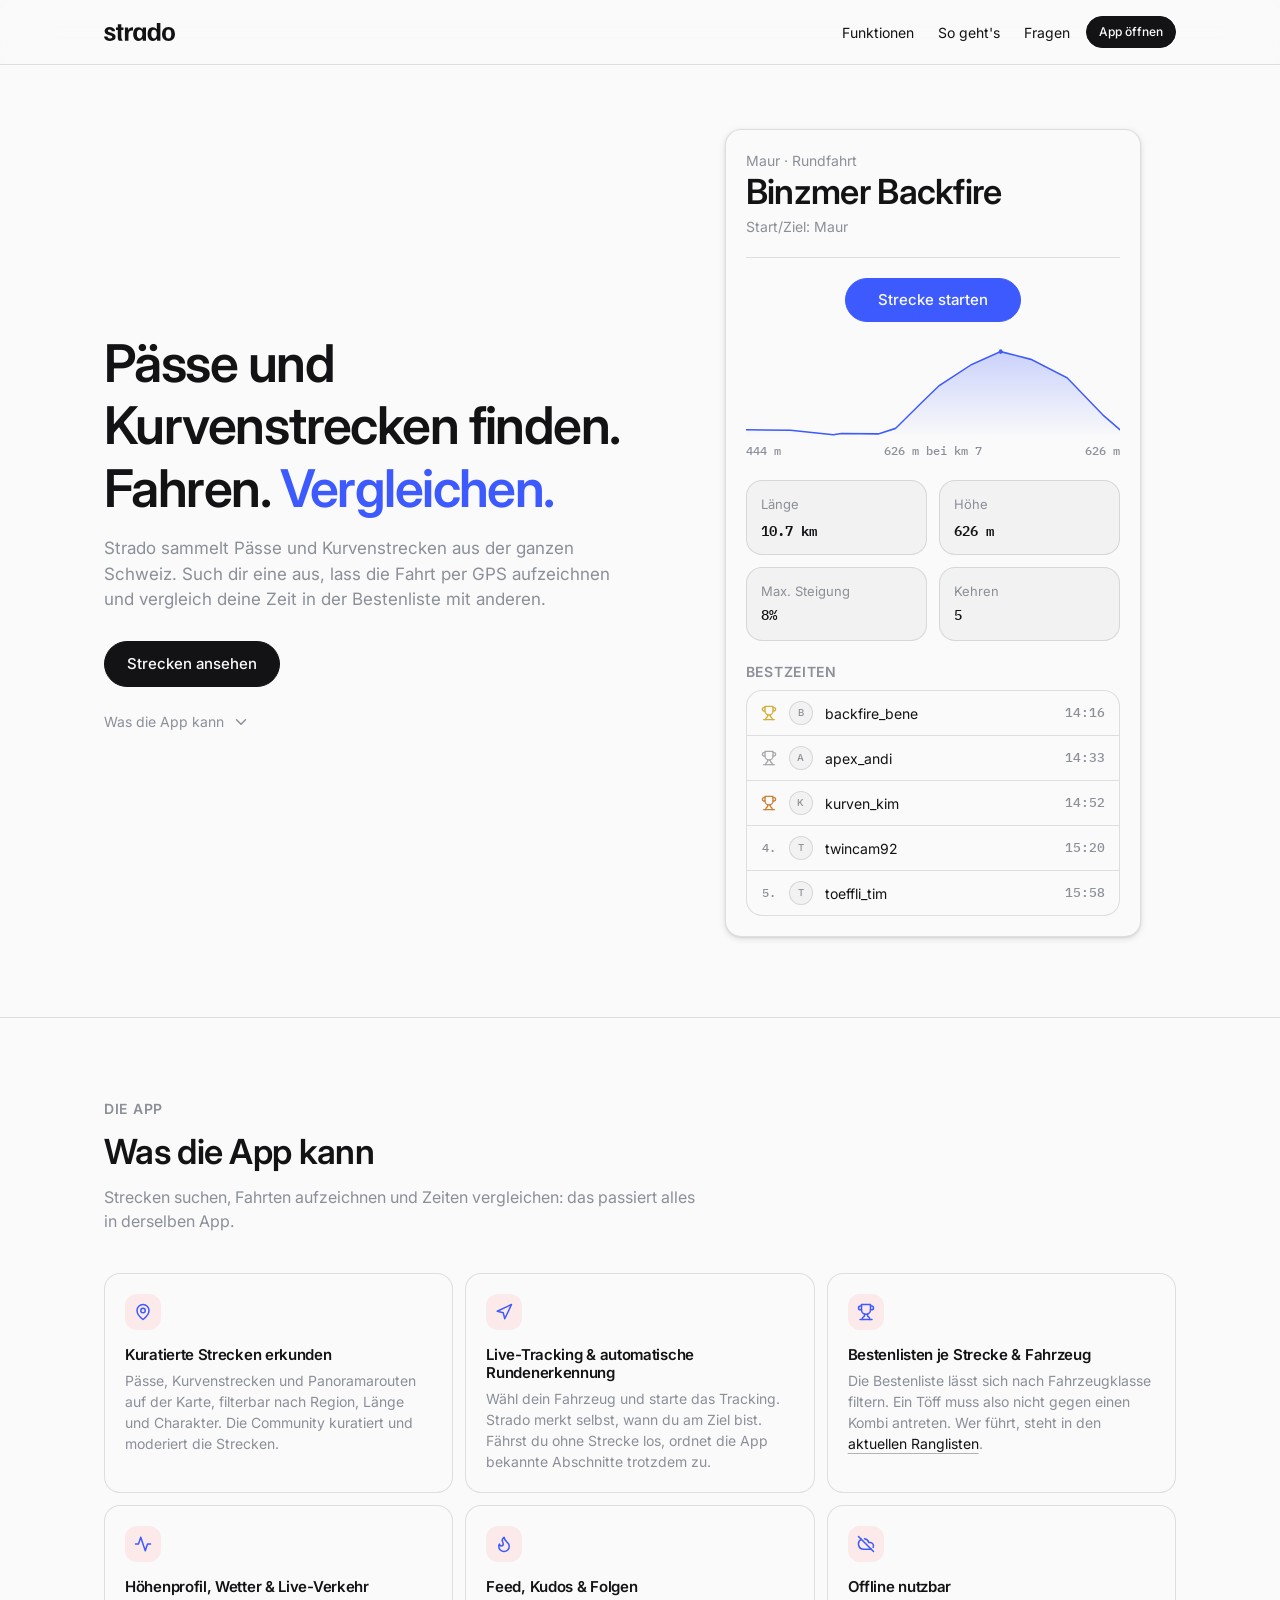
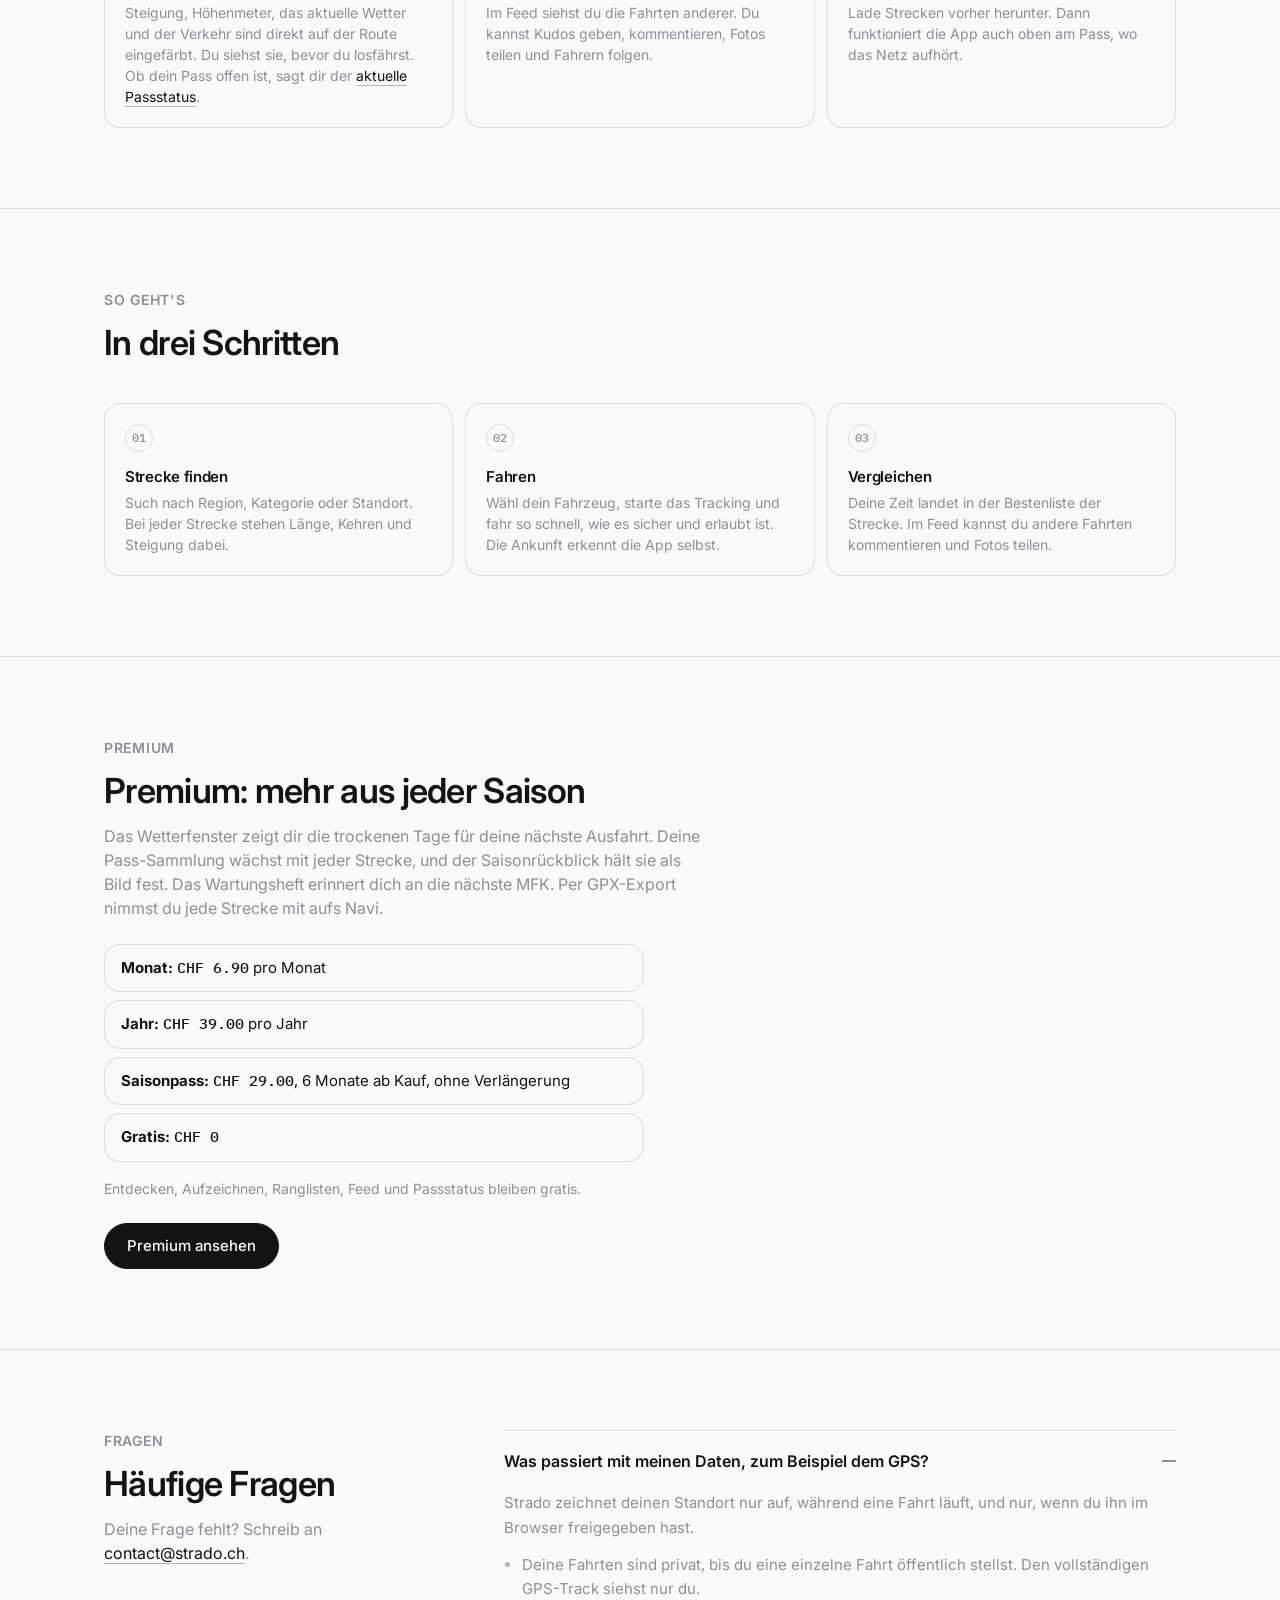
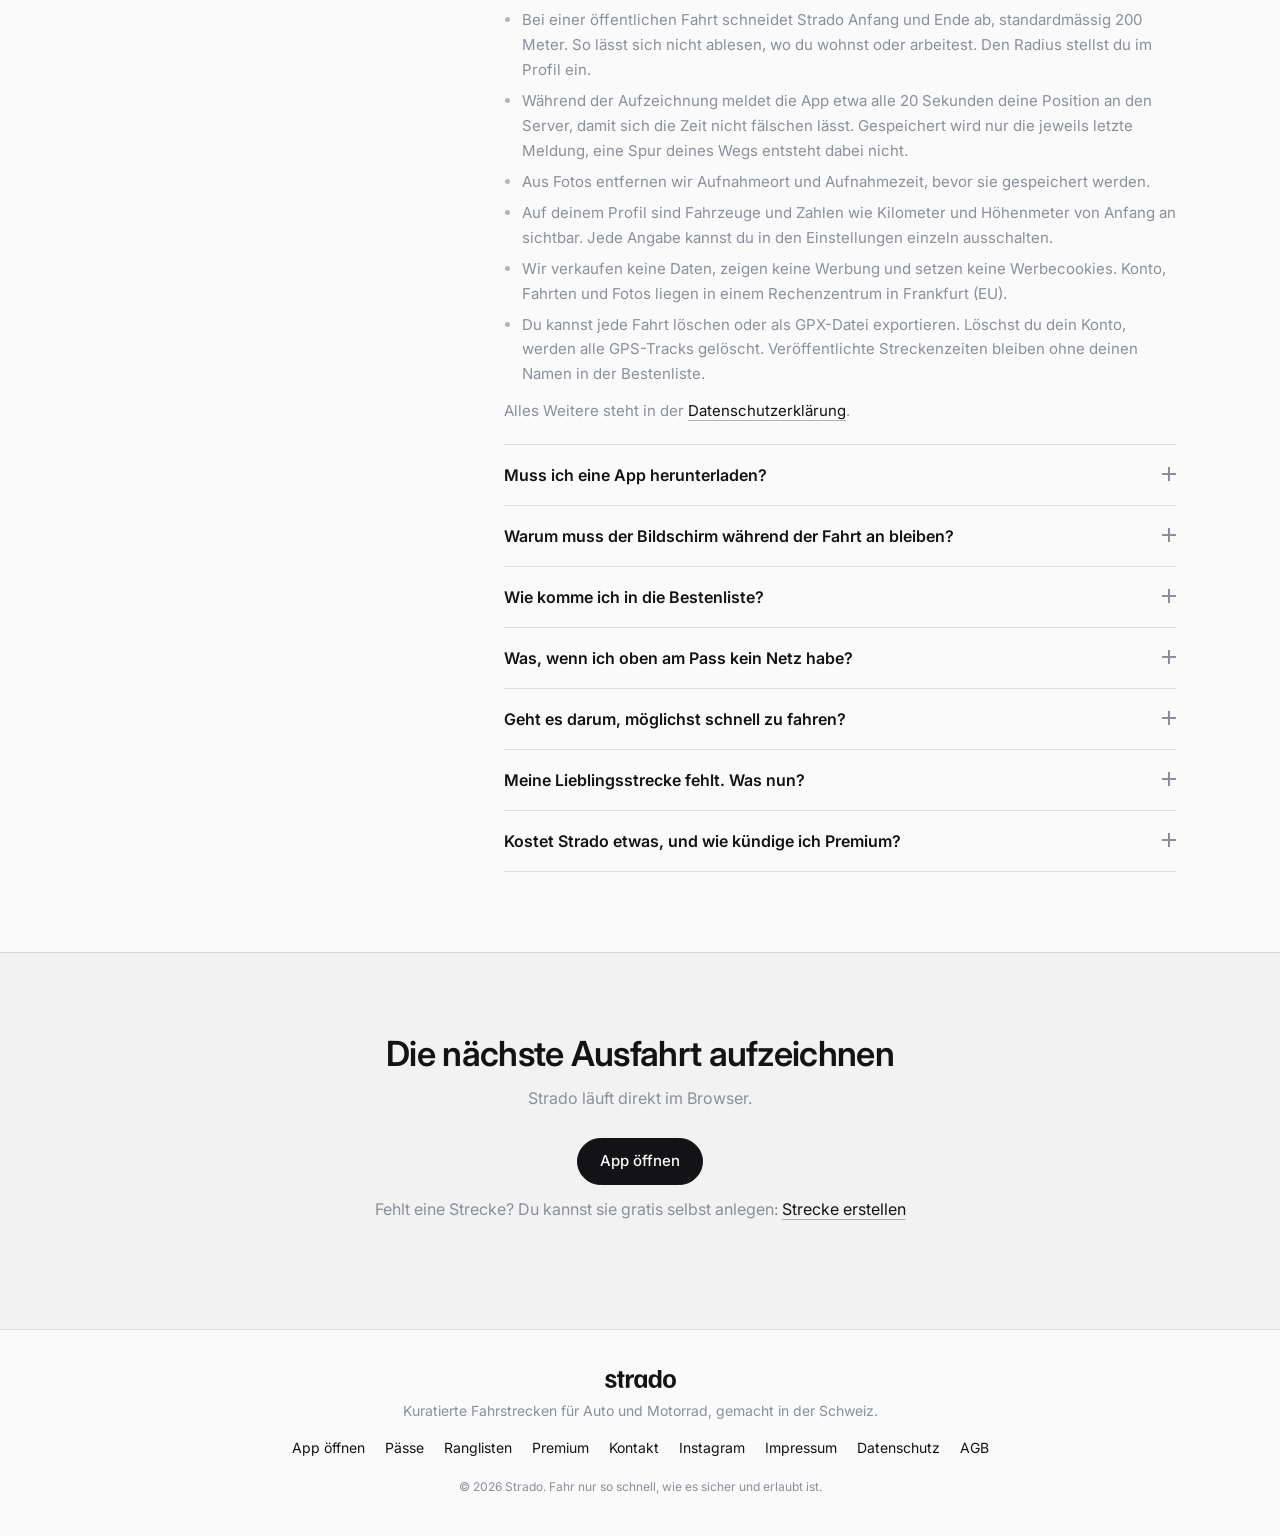
==== index.html @ 99448a54 "Merge pull request #24 from janlampert08-dev/testphase-text-entfernen Testphase aus den Premium-Text" ====
<!DOCTYPE html>
<html lang="de">
<head>
<meta charset="UTF-8">
<meta name="viewport" content="width=device-width, initial-scale=1, viewport-fit=cover">
<title>Strado · Kuratierte Fahrstrecken für Auto und Motorrad</title>
<meta name="description" content="Kuratierte Pässe und Kurvenstrecken in der Schweiz. Zeichne deine Fahrt per GPS auf und vergleich die Zeit in der Bestenliste deines Fahrzeugs. Mit Feed, Höhenprofil, Wetter und Offline-Modus. Gratis, und eigene Strecken legst du selbst an. Von einer Schweizer Anbieterin entwickelt und betrieben.">

<!-- Kanonische Adresse. Ohne sie ist diese Seite unter zwei Hostnamen
     gleichzeitig indexierbar: www.strado.ch und die Vercel-interne
     cornice-ch.vercel.app, die denselben Inhalt mit 200 ausliefert. Zwei
     Adressen mit identischem Text sind fuer eine Suchmaschine zwei
     konkurrierende Seiten — bei einer jungen Domain genau die Aufteilung,
     die man sich nicht leisten kann.

     Der Wert traegt www, nicht die Apex-Form: strado.ch antwortet mit 308
     auf www.strado.ch, dort steht der Inhalt. Ein Canonical, das selbst
     erst weiterleitet, ist ein Widerspruch zwischen zwei Signalen. Verlinkt
     wird in Fliesstext und Rechtstexten weiterhin die Apex-Form (siehe
     README, Abschnitt "Domains") — das ist die Marke, dies hier ist die
     Adresse. Wer bei Vercel die Apex-Domain zur primaeren macht, dreht
     beide Werte hier und in og:url mit. -->
<link rel="canonical" href="https://www.strado.ch/">

<!-- Zwei Werte statt eines festen dunklen: die Seite folgt jetzt wie die App
     der Systemvorgabe (siehe styles.css). Dieselben Farben wie in
     app/layout.tsx des App-Repos. -->
<meta name="theme-color" media="(prefers-color-scheme: light)" content="#FAFAFA">
<meta name="theme-color" media="(prefers-color-scheme: dark)" content="#0B0B0D">

<meta property="og:type" content="website">
<meta property="og:title" content="Strado · Kuratierte Fahrstrecken für Auto und Motorrad">
<meta property="og:description" content="Pässe und Kurvenstrecken in der Schweiz. Fahrt per GPS aufzeichnen, Zeit in der Bestenliste deines Fahrzeugs vergleichen. Gratis, von einer Schweizer Anbieterin entwickelt und betrieben.">
<!-- Absolute Adresse, weil Open Graph keine relativen Pfade zulaesst.
     Die Bedingung von frueher bleibt gueltig: hier gehoert nur eine Adresse
     hinein, die uns gehoert und die tatsaechlich antwortet — eine fremde
     Domain koennte beim Teilen eine fremde Vorschau liefern.

     Hier stand bis zu diesem Commit die Apex-Form, mit der Begruendung
     "wie ueberall im Repo". Genau das war der Fehler: strado.ch antwortet
     mit 308 auf www.strado.ch (live geprueft), die Adresse loeste also
     nicht auf, sondern leitete weiter. Fuer den Fliesstext ist das
     gleichgueltig, fuer eine Maschinenangabe nicht — og:url und das
     Canonical oben sind dasselbe Versprechen an zwei Leser, und sie muessen
     denselben Wert tragen. -->
<meta property="og:url" content="https://www.strado.ch/">
<meta property="og:site_name" content="Strado">
<meta property="og:locale" content="de_CH">
<!-- og.png liegt jetzt im Repo (1200x630, Wortmarke auf dem dunklen Grund
     der Seite), deshalb steht der Tag wieder hier — zusammen mit
     twitter:card, ohne die X keine grosse Karte zeigt. Absolute Adresse,
     weil Open Graph keine relativen Pfade zulaesst. Wer die Datei
     umbenennt oder entfernt, muss diese Zeilen mitnehmen: ein
     Vorschaubild, das 404 liefert, ist schlechter als gar keines.
     Das Bild bleibt bewusst einfarbig dunkel: eine Vorschau in einem
     Chat-Fenster kennt das Farbschema des Betrachters nicht. -->
<!-- www, wie og:url und das Canonical. Der Apex antwortet auch hier mit 308
     (live geprüft: strado.ch/og.png -> www.strado.ch/og.png). Bei einem BILD
     wiegt das schwerer als bei einer Seitenadresse: ein Teil der
     Social-Scraper folgt für og:image keiner Weiterleitung und zeigt dann gar
     keine Vorschau. Beim Umstellen von og:url ist diese Zeile zunächst
     stehengeblieben — dieselbe Datei nannte damit zwei verschiedene Hosts. -->
<meta property="og:image" content="https://www.strado.ch/og.png">
<meta property="og:image:width" content="1200">
<meta property="og:image:height" content="630">
<meta property="og:image:alt" content="Strado: kuratierte Kurven- und Passstrecken in der Schweiz">
<meta name="twitter:card" content="summary_large_image">

<link rel="icon" href="/favicon.ico" sizes="32x32">
<link rel="icon" href="/favicon.svg" type="image/svg+xml">
<link rel="apple-touch-icon" href="/apple-touch-icon.png">
<link rel="preconnect" href="https://fonts.googleapis.com">
<link rel="preconnect" href="https://fonts.gstatic.com" crossorigin>
<!-- Inter und IBM Plex Mono, dieselben zwei Schriften wie die App
     (app/layout.tsx). Eine dritte kommt auch hier nicht dazu: die Wortmarke
     ist eine Kontur, keine gesetzte Schrift. -->
<link href="https://fonts.googleapis.com/css2?family=Inter:wght@400;500;600;700&family=IBM+Plex+Mono:wght@500;600&display=swap" rel="stylesheet">
<link rel="stylesheet" href="styles.css">
<!-- Strukturierte Daten. Bis hierher hatte die Infoseite keine — die App
     dagegen schon (TouristTrip je Strecke, app/strecken/[id]/page.tsx).
     Ausgerechnet die Seite, die auf den Markennamen ranken soll, sagte einer
     Suchmaschine also nicht, was sie ist und wer dahintersteht.

     Drei Knoten in einem Graphen statt drei einzelner Bloecke, damit sie
     aufeinander zeigen koennen (publisher/provider per @id) statt dieselbe
     Organisation dreimal zu wiederholen.

     Bewusst OHNE aggregateRating und ohne ratingValue — dieselbe Regel wie
     in app/strecken/[id]/page.tsx: eine erfundene Bewertungszahl, nur damit
     Google Sterne zeichnet, ist genau die Sorte strukturierter Daten, fuer
     die Seiten abgestraft werden. Es gibt keine Nutzerbewertungen der App,
     also steht hier keine.

     Jede Angabe unten steht so auch sichtbar auf der Seite oder in den
     Rechtstexten (Preise: AGB Ziff. 4.1; Anbieterin und Kontakt:
     /legal/impressum). Wer dort etwas aendert, aendert es hier mit —
     strukturierte Daten, die der sichtbaren Seite widersprechen, sind ein
     Verstoss gegen Googles Richtlinien und nicht bloss ungenau. -->
<script type="application/ld+json">
{
  "@context": "https://schema.org",
  "@graph": [
    {
      "@type": "Organization",
      "@id": "https://www.strado.ch/#anbieterin",
      "name": "Strado",
      "url": "https://www.strado.ch/",
      "logo": "https://www.strado.ch/og.png",
      "email": "contact@strado.ch",
      "founder": { "@type": "Person", "name": "Jan Lampert" },
      "address": {
        "@type": "PostalAddress",
        "streetAddress": "c/o Softsite AG, Leutschenbachstrasse 45",
        "postalCode": "8050",
        "addressLocality": "Z\u00fcrich",
        "addressCountry": "CH"
      },
      "sameAs": ["https://www.instagram.com/strado.ch"]
    },
    {
      "@type": "WebSite",
      "@id": "https://www.strado.ch/#website",
      "url": "https://www.strado.ch/",
      "name": "Strado",
      "description": "Kuratierte Pass- und Kurvenstrecken in der ganzen Schweiz. Fahrten per GPS aufzeichnen und die Zeit in der Bestenliste des eigenen Fahrzeugs vergleichen.",
      "inLanguage": "de-CH",
      "publisher": { "@id": "https://www.strado.ch/#anbieterin" }
    },
    {
      "@type": "SoftwareApplication",
      "@id": "https://www.strado.ch/#app",
      "name": "Strado",
      "url": "https://app.strado.ch/",
      "applicationCategory": "TravelApplication",
      "applicationSubCategory": "Fahrstrecken und Fahrtenaufzeichnung",
      "operatingSystem": "Web, iOS, Android",
      "inLanguage": "de-CH",
      "description": "Kuratierte P\u00e4sse und Kurvenstrecken in der Schweiz. Fahrten per GPS aufzeichnen und Zeiten in der Bestenliste des eigenen Fahrzeugs vergleichen. Mit H\u00f6henprofil, Wetter, Feed und Offline-Modus.",
      "featureList": [
        "Kuratierte Strecken erkunden",
        "Live-Tracking mit automatischer Rundenerkennung",
        "Bestenlisten je Strecke und Fahrzeug",
        "H\u00f6henprofil, Wetter und Live-Verkehr",
        "Feed, Kudos und Folgen",
        "Offline nutzbar"
      ],
      "provider": { "@id": "https://www.strado.ch/#anbieterin" },
      "offers": [
        {
          "@type": "Offer",
          "name": "Gratis",
          "price": "0",
          "priceCurrency": "CHF",
          "description": "Strecken entdecken, Fahrten aufzeichnen und eigene Strecken anlegen."
        },
        {
          "@type": "Offer",
          "name": "Premium, Monatsabo",
          "price": "6.90",
          "priceCurrency": "CHF",
          "description": "Verlängert sich monatlich, im Kundenportal kündbar.",
          "url": "https://app.strado.ch/profil/premium"
        },
        {
          "@type": "Offer",
          "name": "Premium, Jahresabo",
          "price": "39.00",
          "priceCurrency": "CHF",
          "description": "Verlängert sich jährlich, im Kundenportal kündbar.",
          "url": "https://app.strado.ch/profil/premium"
        },
        {
          "@type": "Offer",
          "name": "Premium, Saisonpass",
          "price": "29.00",
          "priceCurrency": "CHF",
          "description": "6 Monate ab Kauf, ohne Verlängerung.",
          "url": "https://app.strado.ch/profil/premium"
        }
      ]
    },
    {
      "@type": "FAQPage",
      "@id": "https://www.strado.ch/#fragen",
      "inLanguage": "de-CH",
      "mainEntity": [
        {
          "@type": "Question",
          "name": "Was passiert mit meinen Daten, zum Beispiel dem GPS?",
          "acceptedAnswer": {
            "@type": "Answer",
            "text": "Strado zeichnet deinen Standort nur auf, während eine Fahrt läuft, und nur, wenn du ihn im Browser freigegeben hast. Deine Fahrten sind privat, bis du eine einzelne Fahrt öffentlich stellst. Den vollständigen GPS-Track siehst nur du. Bei einer öffentlichen Fahrt schneidet Strado Anfang und Ende ab, standardmässig 200 Meter. So lässt sich nicht ablesen, wo du wohnst oder arbeitest. Den Radius stellst du im Profil ein. Während der Aufzeichnung meldet die App etwa alle 20 Sekunden deine Position an den Server, damit sich die Zeit nicht fälschen lässt. Gespeichert wird nur die jeweils letzte Meldung, eine Spur deines Wegs entsteht dabei nicht. Aus Fotos entfernen wir Aufnahmeort und Aufnahmezeit, bevor sie gespeichert werden. Auf deinem Profil sind Fahrzeuge und Zahlen wie Kilometer und Höhenmeter von Anfang an sichtbar. Jede Angabe kannst du in den Einstellungen einzeln ausschalten. Wir verkaufen keine Daten, zeigen keine Werbung und setzen keine Werbecookies. Konto, Fahrten und Fotos liegen in einem Rechenzentrum in Frankfurt (EU). Du kannst jede Fahrt löschen oder als GPX-Datei exportieren. Löschst du dein Konto, werden alle GPS-Tracks gelöscht. Veröffentlichte Streckenzeiten bleiben ohne deinen Namen in der Bestenliste. Alles Weitere steht in der Datenschutzerklärung."
          }
        },
        {
          "@type": "Question",
          "name": "Muss ich eine App herunterladen?",
          "acceptedAnswer": {
            "@type": "Answer",
            "text": "Nein. Strado läuft im Browser, auf dem Handy wie auf dem Computer. Wenn du Strado zum Home-Bildschirm hinzufügst, öffnet es sich wie eine normale App im Vollbild. Auf dem iPhone geht das in Safari über „Teilen“ und „Zum Home-Bildschirm“."
          }
        },
        {
          "@type": "Question",
          "name": "Warum muss der Bildschirm während der Fahrt an bleiben?",
          "acceptedAnswer": {
            "@type": "Answer",
            "text": "Sobald der Bildschirm ausgeht, unterbricht der Browser das GPS. Auf dem iPhone stoppt die Aufzeichnung dann ganz. Strado hält den Bildschirm deshalb während der Aufzeichnung selbst wach, sofern dein Browser das erlaubt. Eine Handyhalterung und ein Ladekabel helfen auf längeren Fahrten."
          }
        },
        {
          "@type": "Question",
          "name": "Wie komme ich in die Bestenliste?",
          "acceptedAnswer": {
            "@type": "Answer",
            "text": "Starte eine Strecke und fahr sie bis ans Ziel. Die Zeit läuft ab dem Startpunkt der Strecke, die Ankunft erkennt die App selbst. Nach dem Speichern stellst du die Fahrt öffentlich, erst dann erscheint deine Zeit in der Bestenliste. Die Liste lässt sich nach Fahrzeugklasse filtern."
          }
        },
        {
          "@type": "Question",
          "name": "Was, wenn ich oben am Pass kein Netz habe?",
          "acceptedAnswer": {
            "@type": "Answer",
            "text": "GPS braucht kein Netz, die Aufzeichnung läuft also weiter. Damit Karte und Strecke trotzdem da sind, speicherst du die Strecke vorher offline: drei Strecken gratis, mit Premium unbegrenzt. Ohne Verbindung kann der Server die Zeit allerdings nicht mitmessen. Die Fahrt wird dann nicht als verifiziert gekennzeichnet."
          }
        },
        {
          "@type": "Question",
          "name": "Geht es darum, möglichst schnell zu fahren?",
          "acceptedAnswer": {
            "@type": "Answer",
            "text": "Nein. Strado ist kein Wettbewerb um Geschwindigkeit. Es gelten die Verkehrsregeln, und eine Fahrt, bei der du sie missachtet hast, darfst du nicht veröffentlichen. Rennen und Fahren im Pulk sind nicht erlaubt. Musst du zwischen der Aufzeichnung und der Sicherheit anderer wählen, brich die Aufzeichnung ab. Die Regeln stehen in den AGB (Ziff. 11)."
          }
        },
        {
          "@type": "Question",
          "name": "Meine Lieblingsstrecke fehlt. Was nun?",
          "acceptedAnswer": {
            "@type": "Answer",
            "text": "Leg sie selbst an, das ist gratis: Strecke erstellen. Schlägst du sie öffentlich vor, schauen wir sie uns an und schalten sie frei. Danach sehen sie alle. Eine private Strecke, die nur du siehst, ist ohne Abo ebenfalls möglich, mit Premium beliebig viele."
          }
        },
        {
          "@type": "Question",
          "name": "Kostet Strado etwas, und wie kündige ich Premium?",
          "acceptedAnswer": {
            "@type": "Answer",
            "text": "Entdecken, Aufzeichnen, Ranglisten, Feed und Passstatus sind gratis. Premium ist freiwillig. Monats- und Jahresabo kündigst du jederzeit ohne Frist im Profil über das Kundenportal, Premium läuft dann bis zum Ende der bezahlten Zeit. Der Saisonpass endet nach sechs Monaten von selbst."
          }
        }
      ]
    }
  ]
}
</script>

<script>
  window.va = window.va || function () { (window.vaq = window.vaq || []).push(arguments); };
</script>
<script defer src="/_vercel/insights/script.js"></script>
</head>
<body>

<header class="site-header">
  <div class="wrap header-inner">
    <a href="/" class="logo" aria-label="Strado, zur Startseite"><span class="signet"></span><span class="wortmarke">strado</span></a>
    <div class="header-actions">
      <nav class="site-nav">
        <a href="#funktionen">Funktionen</a>
        <a href="#so-gehts">So geht's</a>
        <a href="#fragen">Fragen</a>
      </nav>
      <a class="btn btn-primary btn-sm" href="https://app.strado.ch/" rel="noopener">App öffnen</a>
    </div>
  </div>
</header>

<main>

  <!-- HERO -->
  <section class="hero">
    <div class="wrap hero-inner">
      <div class="hero-copy">
        <h1>Pässe und Kurvenstrecken finden.<br>Fahren. <span class="accent-text">Vergleichen.</span></h1>
        <p class="hero-sub">
          Strado sammelt Pässe und Kurvenstrecken aus der ganzen Schweiz.
          Such dir eine aus, lass die Fahrt per GPS aufzeichnen und vergleich
          deine Zeit in der Bestenliste mit anderen.
        </p>
        <div class="hero-cta">
          <a class="btn btn-primary btn-lg" href="https://app.strado.ch/" rel="noopener">Strecken ansehen</a>
        </div>

        <!-- Auf dem Handy fuellt der Hero den ganzen Bildschirm, alles Weitere
             liegt unter der Kante. Damit das nicht wie das Ende der Seite
             aussieht, steht hier ein Hinweis mit einem sich bewegenden Pfeil
             am unteren Rand — er ist zugleich der Sprung zu den Funktionen,
             der frueher als Textlink neben dem CTA stand. Der Pfeil steht
             still, sobald das System weniger Bewegung verlangt (siehe die
             prefers-reduced-motion-Regel in styles.css). -->
        <a class="scroll-cue" href="#funktionen">
          <span>Was die App kann</span>
          <svg viewBox="0 0 24 24" fill="none" stroke="currentColor" stroke-width="2" stroke-linecap="round" stroke-linejoin="round" aria-hidden="true"><path d="m6 9 6 6 6-6"/></svg>
        </a>
      </div>

      <!-- Ausschnitt aus der App: das Detail-Panel einer Streckenseite, in der
           Reihenfolge, in der app/strecken/[id]/page.tsx es rendert — Kopf,
           "Strecke starten" (components/GefahrenSection.tsx), Hoehenprofil
           (components/ElevationProfile.tsx, gleiche Abbildung von km/m auf
           den 600x120-viewBox), Kennzahlen-Kacheln und Bestzeiten
           (components/RouteLeaderboardPreview.tsx).

           Strecke und Kennzahlen holt das Skript am Seitenende live aus
           der oeffentlichen Strecken-API der App; was hier im Markup steht,
           ist nur der Rueckfall, wenn der Abruf nicht klappt. Die
           Fahrernamen und Zeiten sind erfunden: echte Nutzernamen und
           Fahrten gehoeren niemandem, der ihrer Veroeffentlichung auf einer
           Werbeseite zugestimmt hat. -->
      <div class="card app-shot" aria-hidden="true">
        <div>
          <p class="shot-region">Maur · Rundfahrt</p>
          <p class="shot-name">Binzmer Backfire</p>
          <p class="shot-orte">Start/Ziel: Maur</p>
        </div>

        <div class="shot-start">
          <span class="shot-start-knopf">Strecke starten</span>
        </div>

        <div class="shot-profil">
          <svg viewBox="0 0 600 120" preserveAspectRatio="none">
            <defs>
              <linearGradient id="hoehenverlauf" x1="0" y1="0" x2="0" y2="1">
                <stop offset="0%" stop-opacity="0.25"/>
                <stop offset="100%" stop-opacity="0"/>
              </linearGradient>
            </defs>
            <path fill="url(#hoehenverlauf)" d="M 0.0 109.7 L 71.4 110.3 L 140.1 116.0 L 152.9 114.3 L 212.1 114.9 L 240.0 108.0 L 281.3 76.0 L 310.3 54.3 L 362.2 28.0 L 408.6 12.0 L 457.1 21.7 L 515.7 45.1 L 572.1 90.9 L 600.0 109.7 L 600 120 L 0 120 Z"/>
            <path class="shot-linie" d="M 0.0 109.7 L 71.4 110.3 L 140.1 116.0 L 152.9 114.3 L 212.1 114.9 L 240.0 108.0 L 281.3 76.0 L 310.3 54.3 L 362.2 28.0 L 408.6 12.0 L 457.1 21.7 L 515.7 45.1 L 572.1 90.9 L 600.0 109.7"/>
            <circle class="shot-gipfel" cx="408.6" cy="12.0" r="3"/>
          </svg>
          <p class="shot-profil-fuss num">
            <span>444 m</span>
            <span>626 m bei km 7</span>
            <span>626 m</span>
          </p>
        </div>

        <dl class="shot-werte">
          <div class="shot-wert">
            <dt>Länge</dt>
            <dd class="num shot-wert-gross">10.7 km</dd>
          </div>
          <div class="shot-wert">
            <dt>Höhe</dt>
            <dd class="num shot-wert-gross">626 m</dd>
          </div>
          <div class="shot-wert">
            <dt>Max. Steigung</dt>
            <dd class="num">8%</dd>
          </div>
          <div class="shot-wert">
            <dt>Kehren</dt>
            <dd class="num">5</dd>
          </div>
        </dl>

        <div>
          <p class="shot-label">Bestzeiten</p>
          <ol class="shot-bestzeiten">
            <li>
              <span class="shot-rang"><svg viewBox="0 0 24 24" fill="none" stroke="#D4AF37" stroke-width="2" stroke-linecap="round" stroke-linejoin="round"><path d="M6 9H4.5a2.5 2.5 0 0 1 0-5H6"/><path d="M18 9h1.5a2.5 2.5 0 0 0 0-5H18"/><path d="M4 22h16"/><path d="M10 14.66V17c0 .55-.47.98-.97 1.21C7.85 18.75 7 20.24 7 22"/><path d="M14 14.66V17c0 .55.47.98.97 1.21C16.15 18.75 17 20.24 17 22"/><path d="M18 2H6v7a6 6 0 0 0 12 0V2Z"/></svg></span>
              <span class="shot-avatar">B</span>
              <span class="shot-fahrer">backfire_bene</span>
              <span class="shot-zeit num">14:16</span>
            </li>
            <li>
              <span class="shot-rang"><svg viewBox="0 0 24 24" fill="none" stroke="#A8A9AD" stroke-width="2" stroke-linecap="round" stroke-linejoin="round"><path d="M6 9H4.5a2.5 2.5 0 0 1 0-5H6"/><path d="M18 9h1.5a2.5 2.5 0 0 0 0-5H18"/><path d="M4 22h16"/><path d="M10 14.66V17c0 .55-.47.98-.97 1.21C7.85 18.75 7 20.24 7 22"/><path d="M14 14.66V17c0 .55.47.98.97 1.21C16.15 18.75 17 20.24 17 22"/><path d="M18 2H6v7a6 6 0 0 0 12 0V2Z"/></svg></span>
              <span class="shot-avatar">A</span>
              <span class="shot-fahrer">apex_andi</span>
              <span class="shot-zeit num">14:33</span>
            </li>
            <li>
              <span class="shot-rang"><svg viewBox="0 0 24 24" fill="none" stroke="#CD7F32" stroke-width="2" stroke-linecap="round" stroke-linejoin="round"><path d="M6 9H4.5a2.5 2.5 0 0 1 0-5H6"/><path d="M18 9h1.5a2.5 2.5 0 0 0 0-5H18"/><path d="M4 22h16"/><path d="M10 14.66V17c0 .55-.47.98-.97 1.21C7.85 18.75 7 20.24 7 22"/><path d="M14 14.66V17c0 .55.47.98.97 1.21C16.15 18.75 17 20.24 17 22"/><path d="M18 2H6v7a6 6 0 0 0 12 0V2Z"/></svg></span>
              <span class="shot-avatar">K</span>
              <span class="shot-fahrer">kurven_kim</span>
              <span class="shot-zeit num">14:52</span>
            </li>
            <li>
              <span class="shot-rang num">4.</span>
              <span class="shot-avatar">T</span>
              <span class="shot-fahrer">twincam92</span>
              <span class="shot-zeit num">15:20</span>
            </li>
            <li>
              <span class="shot-rang num">5.</span>
              <span class="shot-avatar">T</span>
              <span class="shot-fahrer">toeffli_tim</span>
              <span class="shot-zeit num">15:58</span>
            </li>
          </ol>
        </div>
      </div>
    </div>
  </section>

  <!-- FUNKTIONEN -->
  <!-- Die Symbole folgen den Konturen von Lucide (ISC-Lizenz), aus dem die
       App ihre Symbole bezieht (lucide-react, siehe components/NavIcons.tsx).
       Deshalb 24er-viewBox und stroke-width 2 statt der frueheren eigenen
       Zeichnungen. -->
  <section class="features" id="funktionen">
    <div class="wrap">
      <p class="section-label">Die App</p>
      <h2>Was die App kann</h2>
      <p class="section-lede">
        Strecken suchen, Fahrten aufzeichnen und Zeiten vergleichen: das
        passiert alles in derselben App.
      </p>

      <div class="feature-grid">
        <div class="card feature">
          <span class="feature-icon-badge"><svg viewBox="0 0 24 24" fill="none" stroke="currentColor" stroke-width="2" stroke-linecap="round" stroke-linejoin="round" aria-hidden="true"><path d="M20 10c0 6-8 12-8 12s-8-6-8-12a8 8 0 0 1 16 0Z"/><circle cx="12" cy="10" r="3"/></svg></span>
          <h3>Kuratierte Strecken erkunden</h3>
          <p>Pässe, Kurvenstrecken und Panoramarouten auf der Karte, filterbar nach Region, Länge und Charakter. Die Community kuratiert und moderiert die Strecken.</p>
        </div>

        <div class="card feature">
          <span class="feature-icon-badge"><svg viewBox="0 0 24 24" fill="none" stroke="currentColor" stroke-width="2" stroke-linecap="round" stroke-linejoin="round" aria-hidden="true"><polygon points="3 11 22 2 13 21 11 13 3 11"/></svg></span>
          <h3>Live-Tracking &amp; automatische Rundenerkennung</h3>
          <p>Wähl dein Fahrzeug und starte das Tracking. Strado merkt selbst, wann du am Ziel bist. Fährst du ohne Strecke los, ordnet die App bekannte Abschnitte trotzdem zu.</p>
        </div>

        <div class="card feature">
          <span class="feature-icon-badge"><svg viewBox="0 0 24 24" fill="none" stroke="currentColor" stroke-width="2" stroke-linecap="round" stroke-linejoin="round" aria-hidden="true"><path d="M6 9H4.5a2.5 2.5 0 0 1 0-5H6"/><path d="M18 9h1.5a2.5 2.5 0 0 0 0-5H18"/><path d="M4 22h16"/><path d="M10 14.66V17c0 .55-.47.98-.97 1.21C7.85 18.75 7 20.24 7 22"/><path d="M14 14.66V17c0 .55.47.98.97 1.21C16.15 18.75 17 20.24 17 22"/><path d="M18 2H6v7a6 6 0 0 0 12 0V2Z"/></svg></span>
          <h3>Bestenlisten je Strecke &amp; Fahrzeug</h3>
          <p>Die Bestenliste lässt sich nach Fahrzeugklasse filtern. Ein Töff muss also nicht gegen einen Kombi antreten. Wer führt, steht in den <a class="text-link" href="https://app.strado.ch/ranglisten" rel="noopener">aktuellen Ranglisten</a>.</p>
        </div>

        <div class="card feature">
          <span class="feature-icon-badge"><svg viewBox="0 0 24 24" fill="none" stroke="currentColor" stroke-width="2" stroke-linecap="round" stroke-linejoin="round" aria-hidden="true"><path d="M22 12h-4l-3 9L9 3l-3 9H2"/></svg></span>
          <h3>Höhenprofil, Wetter &amp; Live-Verkehr</h3>
          <p>Steigung, Höhenmeter, das aktuelle Wetter und der Verkehr sind direkt auf der Route eingefärbt. Du siehst sie, bevor du losfährst. Ob dein Pass offen ist, sagt dir der <a class="text-link" href="https://app.strado.ch/paesse" rel="noopener">aktuelle Passstatus</a>.</p>
        </div>

        <div class="card feature">
          <span class="feature-icon-badge"><svg viewBox="0 0 24 24" fill="none" stroke="currentColor" stroke-width="2" stroke-linecap="round" stroke-linejoin="round" aria-hidden="true"><path d="M8.5 14.5A2.5 2.5 0 0 0 11 12c0-1.38-.5-2-1-3-1.072-2.143-.224-4.054 2-6 .5 2.5 2 4.9 4 6.5 2 1.6 3 3.5 3 5.5a7 7 0 1 1-14 0c0-1.153.433-2.294 1-3a2.5 2.5 0 0 0 2.5 2.5Z"/></svg></span>
          <h3>Feed, Kudos &amp; Folgen</h3>
          <p>Im Feed siehst du die Fahrten anderer. Du kannst Kudos geben, kommentieren, Fotos teilen und Fahrern folgen.</p>
        </div>

        <div class="card feature">
          <span class="feature-icon-badge"><svg viewBox="0 0 24 24" fill="none" stroke="currentColor" stroke-width="2" stroke-linecap="round" stroke-linejoin="round" aria-hidden="true"><path d="m2 2 20 20"/><path d="M5.782 5.782A7 7 0 0 0 9 19h8.5a4.5 4.5 0 0 0 1.307-.193"/><path d="M21.532 16.5A4.5 4.5 0 0 0 17.5 10h-1.79A7.008 7.008 0 0 0 10 5.07"/></svg></span>
          <h3>Offline nutzbar</h3>
          <p>Lade Strecken vorher herunter. Dann funktioniert die App auch oben am Pass, wo das Netz aufhört.</p>
        </div>
      </div>
    </div>
  </section>

  <!-- SO GEHT'S -->
  <section class="steps" id="so-gehts">
    <div class="wrap">
      <p class="section-label">So geht's</p>
      <h2>In drei Schritten</h2>
      <ol class="step-list">
        <li class="card">
          <span class="step-num">01</span>
          <h3>Strecke finden</h3>
          <p>Such nach Region, Kategorie oder Standort. Bei jeder Strecke stehen Länge, Kehren und Steigung dabei.</p>
        </li>
        <li class="card">
          <span class="step-num">02</span>
          <h3>Fahren</h3>
          <p>Wähl dein Fahrzeug, starte das Tracking und fahr so schnell, wie es sicher und erlaubt ist. Die Ankunft erkennt die App selbst.</p>
        </li>
        <li class="card">
          <span class="step-num">03</span>
          <h3>Vergleichen</h3>
          <p>Deine Zeit landet in der Bestenliste der Strecke. Im Feed kannst du andere Fahrten kommentieren und Fotos teilen.</p>
        </li>
      </ol>
    </div>
  </section>

  <!-- PREMIUM -->
  <section class="premium" id="premium">
    <div class="wrap">
      <p class="section-label">Premium</p>
      <h2>Premium: mehr aus jeder Saison</h2>
      <p class="section-lede">
        Das Wetterfenster zeigt dir die trockenen Tage für deine nächste Ausfahrt.
        Deine Pass-Sammlung wächst mit jeder Strecke, und der Saisonrückblick hält sie als Bild fest.
        Das Wartungsheft erinnert dich an die nächste MFK.
        Per GPX-Export nimmst du jede Strecke mit aufs Navi.
      </p>
      <ul class="premium-preise">
        <li><strong>Monat:</strong> <span class="num">CHF 6.90</span> pro Monat</li>
        <li><strong>Jahr:</strong> <span class="num">CHF 39.00</span> pro Jahr</li>
        <li><strong>Saisonpass:</strong> <span class="num">CHF 29.00</span>, 6 Monate ab Kauf, ohne Verlängerung</li>
        <li><strong>Gratis:</strong> <span class="num">CHF 0</span></li>
      </ul>
      <p class="premium-hinweis">Entdecken, Aufzeichnen, Ranglisten, Feed und Passstatus bleiben gratis.</p>
      <a class="btn btn-primary btn-lg" href="https://app.strado.ch/profil/premium" rel="noopener">Premium ansehen</a>
    </div>
  </section>

  <!-- FRAGEN
       Fragen, die beim Benutzen der App aufkommen, nicht beim Kauf. Jede
       Antwort stuetzt sich auf etwas, das schon verbindlich irgendwo steht:
       die Datenfrage auf die Datenschutzerklaerung (Ziff. 3.4, 3.5, 6, 8,
       9.4), die Tempofrage auf AGB Ziff. 11.3/11.4, Offline und Kuendigung
       auf AGB Ziff. 3.2 und 6.4, der Bildschirmhinweis auf den Text, den die
       App selbst vor der ersten Fahrt zeigt (components/ErsteFahrtHinweise.tsx).
       Aendert sich dort etwas, muss es hier mit — und im FAQPage-JSON-LD
       unten, das denselben Text traegt.

       <details> statt eines Skripts: auf- und zuklappen, Tastatur und
       Screenreader funktionieren ohne JavaScript, und die Suche im Browser
       findet auch Text in zugeklappten Antworten. Die Datenfrage steht
       zuoberst und ist offen, weil sie die ist, die niemand ueberlesen soll. -->
  <section class="fragen" id="fragen">
    <div class="wrap fragen-inner">
      <div class="fragen-kopf">
        <p class="section-label">Fragen</p>
        <h2>Häufige Fragen</h2>
        <p class="section-lede">
          Deine Frage fehlt? Schreib an
          <a class="text-link" href="mailto:contact@strado.ch">contact@strado.ch</a>.
        </p>
      </div>

      <div class="fragen-liste">
        <details class="frage" open>
          <summary>Was passiert mit meinen Daten, zum Beispiel dem GPS?</summary>
          <div class="antwort">
            <p>Strado zeichnet deinen Standort nur auf, während eine Fahrt läuft, und nur, wenn du ihn im Browser freigegeben hast.</p>
            <ul>
              <li>Deine Fahrten sind privat, bis du eine einzelne Fahrt öffentlich stellst. Den vollständigen GPS-Track siehst nur du.</li>
              <li>Bei einer öffentlichen Fahrt schneidet Strado Anfang und Ende ab, standardmässig 200 Meter. So lässt sich nicht ablesen, wo du wohnst oder arbeitest. Den Radius stellst du im Profil ein.</li>
              <li>Während der Aufzeichnung meldet die App etwa alle 20 Sekunden deine Position an den Server, damit sich die Zeit nicht fälschen lässt. Gespeichert wird nur die jeweils letzte Meldung, eine Spur deines Wegs entsteht dabei nicht.</li>
              <li>Aus Fotos entfernen wir Aufnahmeort und Aufnahmezeit, bevor sie gespeichert werden.</li>
              <li>Auf deinem Profil sind Fahrzeuge und Zahlen wie Kilometer und Höhenmeter von Anfang an sichtbar. Jede Angabe kannst du in den Einstellungen einzeln ausschalten.</li>
              <li>Wir verkaufen keine Daten, zeigen keine Werbung und setzen keine Werbecookies. Konto, Fahrten und Fotos liegen in einem Rechenzentrum in Frankfurt (EU).</li>
              <li>Du kannst jede Fahrt löschen oder als GPX-Datei exportieren. Löschst du dein Konto, werden alle GPS-Tracks gelöscht. Veröffentlichte Streckenzeiten bleiben ohne deinen Namen in der Bestenliste.</li>
            </ul>
            <p>Alles Weitere steht in der <a class="text-link" href="/legal/datenschutz">Datenschutzerklärung</a>.</p>
          </div>
        </details>

        <details class="frage">
          <summary>Muss ich eine App herunterladen?</summary>
          <div class="antwort">
            <p>Nein. Strado läuft im Browser, auf dem Handy wie auf dem Computer. Wenn du Strado zum Home-Bildschirm hinzufügst, öffnet es sich wie eine normale App im Vollbild. Auf dem iPhone geht das in Safari über „Teilen“ und „Zum Home-Bildschirm“.</p>
          </div>
        </details>

        <details class="frage">
          <summary>Warum muss der Bildschirm während der Fahrt an bleiben?</summary>
          <div class="antwort">
            <p>Sobald der Bildschirm ausgeht, unterbricht der Browser das GPS. Auf dem iPhone stoppt die Aufzeichnung dann ganz. Strado hält den Bildschirm deshalb während der Aufzeichnung selbst wach, sofern dein Browser das erlaubt. Eine Handyhalterung und ein Ladekabel helfen auf längeren Fahrten.</p>
          </div>
        </details>

        <details class="frage">
          <summary>Wie komme ich in die Bestenliste?</summary>
          <div class="antwort">
            <p>Starte eine Strecke und fahr sie bis ans Ziel. Die Zeit läuft ab dem Startpunkt der Strecke, die Ankunft erkennt die App selbst. Nach dem Speichern stellst du die Fahrt öffentlich, erst dann erscheint deine Zeit in der Bestenliste. Die Liste lässt sich nach Fahrzeugklasse filtern.</p>
          </div>
        </details>

        <details class="frage">
          <summary>Was, wenn ich oben am Pass kein Netz habe?</summary>
          <div class="antwort">
            <p>GPS braucht kein Netz, die Aufzeichnung läuft also weiter. Damit Karte und Strecke trotzdem da sind, speicherst du die Strecke vorher offline: drei Strecken gratis, mit Premium unbegrenzt. Ohne Verbindung kann der Server die Zeit allerdings nicht mitmessen. Die Fahrt wird dann nicht als <a class="text-link" href="https://app.strado.ch/verifiziert" rel="noopener">verifiziert</a> gekennzeichnet.</p>
          </div>
        </details>

        <details class="frage">
          <summary>Geht es darum, möglichst schnell zu fahren?</summary>
          <div class="antwort">
            <p>Nein. Strado ist kein Wettbewerb um Geschwindigkeit. Es gelten die Verkehrsregeln, und eine Fahrt, bei der du sie missachtet hast, darfst du nicht veröffentlichen. Rennen und Fahren im Pulk sind nicht erlaubt. Musst du zwischen der Aufzeichnung und der Sicherheit anderer wählen, brich die Aufzeichnung ab. Die Regeln stehen in den <a class="text-link" href="/legal/agb">AGB</a> (Ziff. 11).</p>
          </div>
        </details>

        <details class="frage">
          <summary>Meine Lieblingsstrecke fehlt. Was nun?</summary>
          <div class="antwort">
            <p>Leg sie selbst an, das ist gratis: <a class="text-link" href="https://app.strado.ch/strecken/neu" rel="noopener">Strecke erstellen</a>. Schlägst du sie öffentlich vor, schauen wir sie uns an und schalten sie frei. Danach sehen sie alle. Eine private Strecke, die nur du siehst, ist ohne Abo ebenfalls möglich, mit Premium beliebig viele.</p>
          </div>
        </details>

        <details class="frage">
          <summary>Kostet Strado etwas, und wie kündige ich Premium?</summary>
          <div class="antwort">
            <p>Entdecken, Aufzeichnen, Ranglisten, Feed und Passstatus sind gratis. Premium ist freiwillig. Monats- und Jahresabo kündigst du jederzeit ohne Frist im Profil über das Kundenportal, Premium läuft dann bis zum Ende der bezahlten Zeit. Der Saisonpass endet nach sechs Monaten von selbst.</p>
          </div>
        </details>
      </div>
    </div>
  </section>

  <!-- SCHLUSS-CTA -->
  <section class="cta">
    <div class="wrap cta-inner">
      <h2>Die nächste Ausfahrt aufzeichnen</h2>
      <!-- Der Schluss greift die Ueberschrift des Heros auf: "Pässe und
           Kurvenstrecken finden. Fahren. Vergleichen." kommt hier als ein
           Satz zurueck. Wer bis hierher gescrollt ist, landet damit wieder
           am Anfang. -->
      <p>Strado läuft direkt im Browser.</p>
      <a class="btn btn-primary btn-lg" href="https://app.strado.ch/" rel="noopener">App öffnen</a>
      <p class="cta-secondary">Fehlt eine Strecke? Du kannst sie gratis selbst anlegen: <a class="text-link" href="https://app.strado.ch/strecken/neu" rel="noopener">Strecke erstellen</a></p>
    </div>
  </section>

</main>

<footer class="site-footer">
  <div class="wrap footer-inner">
    <a href="/" class="logo"><span class="wortmarke">strado</span></a>
    <p class="footer-tag">Kuratierte Fahrstrecken für Auto und Motorrad, gemacht in der Schweiz.</p>
    <div class="footer-links">
      <a href="https://app.strado.ch/" rel="noopener">App öffnen</a>
      <a href="https://app.strado.ch/paesse" rel="noopener">Pässe</a>
      <a href="https://app.strado.ch/ranglisten" rel="noopener">Ranglisten</a>
      <a href="https://app.strado.ch/premium" rel="noopener">Premium</a>
      <a href="mailto:contact@strado.ch">Kontakt</a>
      <a href="https://www.instagram.com/strado.ch" rel="me noopener">Instagram</a>
      <a href="/legal/impressum">Impressum</a>
      <a href="/legal/datenschutz">Datenschutz</a>
      <a href="/legal/agb">AGB</a>
    </div>
    <p class="footer-copy">© <span id="year"></span> Strado. Fahr nur so schnell, wie es sicher und erlaubt ist.</p>
  </div>
</footer>

<!-- Bei jedem Aufruf eine andere Vorzeigestrecke, und zwar eine echte: die
     Karte wird aus der oeffentlichen Strecken-API der App gefuellt
     (https://app.strado.ch/api/strecken, im App-Repo app/api/strecken/route.ts).
     Sie liefert genau die freigegebenen, nicht privaten Strecken — dieselbe
     Sicht, die ein abgemeldeter Besucher in der App bekommt — und ist
     unauthentifiziert; es geht kein Zugangsschluessel mit, hier steht keiner
     und hier duerfte auch keiner stehen. ?hoehenprofil=1 haengt jeder
     Strecke ihr Hoehenprofil an, sonst liesse sich die Kurve nicht zeichnen.

     Damit zieht die Seite von selbst nach: eine neu freigegebene Strecke
     taucht hier ab dem naechsten Aufruf auf, eine umbenannte heisst hier
     anders, eine zurueckgezogene verschwindet. Frueher stand an dieser
     Stelle eine von Hand gepflegte Momentaufnahme, die genau das nicht tat.

     Was im Markup steht, ist der Rueckfall: kein JavaScript, kein Netz,
     eine langsame oder fehlerhafte Antwort — dann bleibt die dort
     eingetragene Strecke stehen. Sie ist eine echte Strecke von damals und
     darf veralten; das ist der Preis dafuer, dass die Karte nie leer ist.

     Die Fahrernamen daneben sind erfunden und bleiben es: echte Nutzernamen
     und Fahrten gehoeren niemandem, der ihrer Veroeffentlichung auf einer
     Werbeseite zugestimmt hat. Deshalb wird auch der Bestenlisten-Endpunkt
     der API hier nicht angefasst. Die Zeiten leiten sich aus der von der API
     geschaetzten Fahrzeit ab (sie rechnet mit den Tempolimits der Strecke) —
     die schnellste gezeigte Zeit ist diese Schaetzung, alle weiteren liegen
     darueber. Keine gezeigte Zeit setzt also voraus, dass jemand schneller
     faehrt als erlaubt; die Fusszeile bittet genau darum.

     Das Skript steht hier unten und nicht neben der Karte: ein Inline-Skript
     wartet auf jedes noch offene Stylesheet — hier das der Google-Fonts —
     und haelt solange das Parsen von allem darunter auf. Am Seitenende ist
     nichts mehr da, was es aufhalten koennte. -->
<script>
(function () {
  var API = "https://app.strado.ch/api/strecken?hoehenprofil=1";

  // Fuenf erfundene Namen, fuer jede Strecke dieselben, und Faktoren auf die
  // geschaetzte Fahrzeit. Der erste Rang faehrt die Schaetzung, die anderen
  // brauchen laenger — nach oben gibt es hier bewusst keinen Ausreisser.
  var FAHRER = [
    ["kurven_kim", 1.0],
    ["apex_andi", 1.03],
    ["tempomat_87", 1.07],
    ["sonntagstour", 1.12],
    ["toeffli_tim", 1.18],
  ];

  var karte = document.querySelector(".app-shot");
  if (!karte || typeof window.fetch !== "function") return;

  // Dieselbe Abbildung von km/m auf die Flaeche wie components/ElevationProfile.tsx.
  var W = 600, H = 120, PT = 12, PB = 4;

  function pfade(profil) {
    var kmMax = profil[profil.length - 1][0] || 1;
    var hoehen = profil.map(function (p) { return p[1]; });
    var mMin = Math.min.apply(null, hoehen), mMax = Math.max.apply(null, hoehen);
    var spanne = Math.max(mMax - mMin, 1);
    var x = function (km) { return (km / kmMax) * W; };
    var y = function (m) { return PT + (1 - (m - mMin) / spanne) * (H - PT - PB); };
    var linie = profil.map(function (p, i) {
      return (i === 0 ? "M " : "L ") + x(p[0]).toFixed(1) + " " + y(p[1]).toFixed(1);
    }).join(" ");
    var gipfel = profil.reduce(function (a, b) { return b[1] > a[1] ? b : a; });
    return {
      linie: linie,
      flaeche: linie + " L " + W + " " + H + " L 0 " + H + " Z",
      gx: x(gipfel[0]).toFixed(1), gy: y(gipfel[1]).toFixed(1),
      gipfelM: gipfel[1], gipfelKm: Math.round(gipfel[0]),
      mMin: mMin, mMax: mMax
    };
  }

  // "3.6%" und "8%" statt "3.6%" und "8.0%": eine Nachkommastelle, aber nur
  // wenn sie etwas sagt.
  function zahl(n, stellen) {
    return Number(n.toFixed(stellen)).toString();
  }

  function zeit(minuten) {
    var s = Math.round(minuten * 60);
    var h = Math.floor(s / 3600), m = Math.floor((s % 3600) / 60), rest = s % 60;
    var zz = function (n) { return (n < 10 ? "0" : "") + n; };
    return h > 0 ? h + ":" + zz(m) + ":" + zz(rest) : zz(m) + ":" + zz(rest);
  }

  // Aus einer API-Zeile das, was die Karte zeichnet — oder null, wenn ein
  // Feld fehlt, das sie zwingend braucht. Lieber die Strecke ueberspringen
  // als eine Kachel mit "undefined km" zeigen.
  function aufbereiten(r) {
    var profil = (r.hoehenprofil || [])
      .filter(function (p) { return p && isFinite(p.km) && isFinite(p.m); })
      .map(function (p) { return [p.km, p.m]; });
    if (profil.length < 2) return null;
    if (!isFinite(r.laenge_km) || !isFinite(r.hoehe_m)) return null;

    // Ohne Schaetzung der API (fehlende Tempolimits) mit 50 km/h rechnen —
    // der Innerortswert, also die vorsichtige Annahme.
    var fahrzeit = isFinite(r.geschaetzte_fahrzeit_min) && r.geschaetzte_fahrzeit_min > 0
      ? r.geschaetzte_fahrzeit_min
      : (r.laenge_km / 50) * 60;

    return {
      name: r.name,
      region: r.region,
      start: r.start_ort,
      ziel: r.ziel_ort,
      rund: !!r.ist_rundfahrt,
      laenge: zahl(r.laenge_km, 1),
      hoehe: zahl(r.hoehe_m, 0),
      steigung: isFinite(r.max_steigung_prozent) ? zahl(r.max_steigung_prozent, 1) + "%" : "–",
      kehren: isFinite(r.kehren) ? String(r.kehren) : "–",
      profil: profil,
      fahrer: FAHRER.map(function (f) { return [f[0], zeit(fahrzeit * f[1])]; })
    };
  }

  function zeichne(s) {
    karte.querySelector(".shot-region").textContent = s.region + (s.rund ? " · Rundfahrt" : "");
    karte.querySelector(".shot-name").textContent = s.name;
    karte.querySelector(".shot-orte").textContent =
      s.rund ? "Start/Ziel: " + s.start : s.start + " → " + s.ziel;

    var p = pfade(s.profil);
    var linien = karte.querySelectorAll(".shot-profil path");
    linien[0].setAttribute("d", p.flaeche);
    linien[1].setAttribute("d", p.linie);
    var gipfel = karte.querySelector(".shot-gipfel");
    gipfel.setAttribute("cx", p.gx);
    gipfel.setAttribute("cy", p.gy);

    var fuss = karte.querySelectorAll(".shot-profil-fuss span");
    fuss[0].textContent = p.mMin + " m";
    fuss[1].textContent = p.gipfelM + " m bei km " + p.gipfelKm;
    fuss[2].textContent = p.mMax + " m";

    var werte = karte.querySelectorAll(".shot-werte dd");
    werte[0].textContent = s.laenge + " km";
    werte[1].textContent = s.hoehe + " m";
    werte[2].textContent = s.steigung;
    werte[3].textContent = s.kehren;

    karte.querySelectorAll(".shot-bestzeiten li").forEach(function (li, i) {
      li.querySelector(".shot-avatar").textContent = s.fahrer[i][0].charAt(0).toUpperCase();
      li.querySelector(".shot-fahrer").textContent = s.fahrer[i][0];
      li.querySelector(".shot-zeit").textContent = s.fahrer[i][1];
    });
  }

  // Nicht dieselbe Strecke wie beim letzten Besuch: bei einer Handvoll
  // Strecken faellt sonst jeder x-te Aufruf auf die vorige zurueck und die
  // Rotation wirkt kaputt. localStorage kann fehlschlagen (privates Fenster,
  // blockierte Speicherung), deshalb beide Zugriffe in try/catch.
  function waehlen(strecken) {
    var vorige = null;
    try { vorige = localStorage.getItem("strado-vorzeigestrecke"); } catch (e) {}
    var wahl = strecken.filter(function (s) { return s.name !== vorige; });
    if (!wahl.length) wahl = strecken;
    var s = wahl[Math.floor(Math.random() * wahl.length)];
    try { localStorage.setItem("strado-vorzeigestrecke", s.name); } catch (e) {}
    return s;
  }

  // Keine eigenen Kopfzeilen an der Anfrage: damit bleibt sie eine
  // "einfache" CORS-Anfrage ohne Preflight. credentials bleibt auf dem
  // Standard "same-origin", es gehen also keine Cookies an app.strado.ch.
  fetch(API, { mode: "cors" })
    .then(function (antwort) {
      if (!antwort.ok) throw new Error("HTTP " + antwort.status);
      return antwort.json();
    })
    .then(function (daten) {
      var strecken = (daten && daten.routes ? daten.routes : [])
        .map(aufbereiten)
        .filter(Boolean);
      if (!strecken.length) return;
      zeichne(waehlen(strecken));
    })
    .catch(function () {
      // Bewusst still: die Karte ist Beiwerk, im Markup steht bereits eine
      // vollstaendige Strecke. Ein Fehler hier darf keine Konsole vollmuellen
      // und schon gar nicht die Seite aufhalten.
    });
})();
</script>

<!-- Die tatsaechliche Hoehe des klebrigen Headers als --header-h, damit der
     Hero auf dem Handy exakt den Rest des Bildschirms fuellt (siehe
     styles.css, "Bildschirmfuellender Hero"). In styles.css steht ein
     Standardwert, der ohne dieses Skript traegt; gemessen wird trotzdem,
     weil eine umbrechende Kopfzeile — laengeres Wort im Knopf, sehr grosse
     Schrift — sonst ein paar Pixel der Vorschau hervorlugen liesse. -->
<script>
(function () {
  var kopf = document.querySelector(".site-header");
  if (!kopf) return;

  function messen() {
    document.documentElement.style.setProperty("--header-h", kopf.offsetHeight + "px");
  }

  messen();
  if (typeof ResizeObserver === "function") {
    new ResizeObserver(messen).observe(kopf);
  } else {
    window.addEventListener("resize", messen);
  }
})();
</script>

<script>document.getElementById('year').textContent = new Date().getFullYear();</script>
</body>
</html>
---- styles.css ----
/* Designsystem der Info-Seite.
 *
 * Die Werte stammen eins zu eins aus `app/globals.css` des App-Repos
 * (`janlampert08-dev/strado`) — gleiche Namen, gleiche Zahlen, damit ein
 * Abgleich der beiden Dateien ohne Umrechnen moeglich ist. Wer dort ein
 * Token aendert, sollte hier mitziehen; sonst laufen Info-Seite und App
 * wieder auseinander.
 *
 * Zwei bewusste Zusaetze, die es in der App nicht gibt und die als solche
 * gekennzeichnet sind: --text-hero (eine Stufe ueber --text-display, weil
 * ein Hero allein auf leerer Flaeche steht statt in einer App-Chrome) und
 * --max fuer die Inhaltsbreite.
 *
 * Die App kennt zusaetzlich eine manuelle Hell/Dunkel-Wahl
 * (Einstellungen -> Darstellung, gespeichert im localStorage). Die
 * Info-Seite hat keine Einstellungen und folgt deshalb nur der
 * Systemvorgabe — dieselben zwei Paletten, nur ohne Uebersteuerung.
 */

:root {
  --color-background: #fafafa;
  --color-foreground: #131316;
  --color-accent: #3d5afe;
  --color-muted: #8a8f98;

  --color-border: color-mix(in oklch, var(--color-foreground) 12%, transparent);
  --color-border-strong: color-mix(in oklch, var(--color-foreground) 30%, transparent);
  --color-surface: color-mix(in oklch, var(--color-foreground) 3%, var(--color-background));

  --color-accent-subtle: color-mix(in oklch, var(--color-accent) 8%, var(--color-background));

  --radius-sm: 0.5rem;
  --radius-md: 0.75rem;
  --radius-lg: 1rem;

  /* Wie in der App zurueckhaltend eingesetzt: nur fuer tatsaechlich
     schwebende Flaechen, nicht fuer ruhende Karten (die bekommen eine
     Haarlinie). Hier gibt es genau eine solche Flaeche, die Produktvorschau
     im Hero — die uebrigen Schattenstufen der App braucht diese Seite nicht
     und fuehrt sie deshalb nicht mit. */
  --shadow-elevated: 0 2px 8px -2px color-mix(in oklch, var(--color-foreground) 18%, transparent),
    0 1px 2px color-mix(in oklch, var(--color-foreground) 8%, transparent);

  --ease-standard: cubic-bezier(0.2, 0, 0, 1);
  --duration-fast: 120ms;

  --text-display: clamp(1.5rem, 1.2rem + 1.2vw, 2.25rem);
  --text-title: clamp(1.125rem, 1.05rem + 0.3vw, 1.375rem);

  /* Nur hier, nicht in der App: eine Stufe ueber --text-display. */
  --text-hero: clamp(2rem, 1.5rem + 2.2vw, 3.25rem);

  --max: 1120px;

  /* Hoehe des klebrigen Headers. Das Skript am Seitenende misst sie und
     ueberschreibt den Wert; dieser Standard entspricht der jetzigen
     Kopfzeile (12 px Polsterung oben und unten, 32 px Inhalt, 1 px Linie)
     und haelt den Hero auch ohne JavaScript bildschirmfuellend. */
  --header-h: 57px;

  color-scheme: light;
}

/* Reiner Token-Tausch wie in der App — kein Regelwerk unterhalb dieser
   Stelle kennt ein zweites Farbschema. */
@media (prefers-color-scheme: dark) {
  :root {
    --color-background: #0b0b0d;
    --color-foreground: #f2f2f4;
    --color-accent: #6b83ff;
    --color-muted: #8f95a3;

    --color-border: color-mix(in oklch, var(--color-foreground) 14%, transparent);
    --color-border-strong: color-mix(in oklch, var(--color-foreground) 32%, transparent);
    --color-surface: color-mix(in oklch, var(--color-foreground) 6%, var(--color-background));

    --color-accent-subtle: color-mix(in oklch, var(--color-accent) 14%, var(--color-background));

    --shadow-elevated: 0 2px 8px -2px color-mix(in oklch, black 50%, transparent),
      0 1px 2px color-mix(in oklch, black 30%, transparent);

    color-scheme: dark;
  }
}

* { box-sizing: border-box; }

html { scroll-behavior: smooth; }

body {
  margin: 0;
  background: var(--color-background);
  color: var(--color-foreground);
  font-family: "Inter", -apple-system, BlinkMacSystemFont, "Segoe UI", sans-serif;
  -webkit-font-smoothing: antialiased;
  -webkit-tap-highlight-color: transparent;
  line-height: 1.5;
}

img, svg { display: block; max-width: 100%; }

a { color: inherit; text-decoration: none; }

/* Wie in der App: tabellarische Zahlen fuer Raenge, Zeiten und Kilometer. */
.num {
  font-family: "IBM Plex Mono", ui-monospace, SFMono-Regular, Menlo, monospace;
  font-weight: 500;
  font-variant-numeric: tabular-nums;
}

.wrap {
  max-width: var(--max);
  margin: 0 auto;
  padding: 0 1rem;
}

@media (min-width: 640px) {
  .wrap { padding: 0 1.5rem; }
}

h1, h2, h3 {
  font-weight: 600;
  letter-spacing: -0.02em;
  line-height: 1.2;
  margin: 0;
}

@media (prefers-reduced-motion: reduce) {
  html { scroll-behavior: auto; }
  *, *::before, *::after {
    animation-duration: 0.01ms !important;
    /* Ohne das liefe eine Endlos-Animation (der Pfeil im Scroll-Hinweis)
       nicht ruhig, sondern unsichtbar schnell weiter. */
    animation-iteration-count: 1 !important;
    transition-duration: 0.01ms !important;
  }
}

/* ---------- Wortmarke und Signet ----------
 *
 * Die App zeichnet dieselbe Kontur als Inline-SVG mit fill="currentColor"
 * (components/Wortmarke.tsx), damit sie in hell und dunkel funktioniert.
 * Ein <img> kann currentColor nicht erben, deshalb liegt wortmarke.svg hier
 * als Maske ueber einer Flaeche in der Textfarbe — eine Datei, beide
 * Schemata, wie drueben.
 *
 * Ohne Maskenunterstuetzung bleibt der Text "strado" sichtbar; er steht auch
 * mit Maske im Markup und liefert den Linknamen fuer Screenreader.
 */
.wortmarke {
  display: block;
  font-size: 1.125rem;
  font-weight: 700;
  letter-spacing: -0.03em;
  line-height: 1;
}

@supports (mask-image: url("/wortmarke.svg")) or (-webkit-mask-image: url("/wortmarke.svg")) {
  .wortmarke {
    /* 268.83 : 67.92 aus dem viewBox, auf 18 px Hoehe — dieselbe Hoehe, die
       die App im Header setzt (h-[18px]). */
    width: 71.25px;
    height: 18px;
    overflow: hidden;
    text-indent: -400px;
    background-color: currentColor;
    -webkit-mask: url("/wortmarke.svg") no-repeat center / contain;
    mask: url("/wortmarke.svg") no-repeat center / contain;
  }
}

/* Das Signet — der Rundkurs — traegt die Kopfzeile auf schmalen Schirmen,
 * genau wie components/LogoLink.tsx in der App: unter 640 px das Zeichen, ab
 * 640 px der ganze Schriftzug. Die Fusszeile behaelt den Schriftzug in jeder
 * Breite; sie ist eine mittige Spalte und hat den Platz.
 *
 * Standardmaessig unsichtbar: faellt die Maske aus, bleibt es unsichtbar und
 * der Schriftzug steht ueberall, denn der Tausch unten liegt mit im
 * @supports-Block. Ohne das zeigte ein Browser ohne Maskenunterstuetzung
 * unter 640 px ueberhaupt kein Logo.
 */
.signet {
  display: none;
}

@supports (mask-image: url("/signet.svg")) or (-webkit-mask-image: url("/signet.svg")) {
  .signet {
    /* 92 : 54 aus dem viewBox, auf dieselben 18 px Hoehe wie die Wortmarke.
       Das Zeichen ist rund 1.7-mal so breit wie hoch — die Breite folgt der
       Hoehe, eine quadratische Flaeche wuerde es stauchen. */
    width: 30.67px;
    height: 18px;
    background-color: currentColor;
    -webkit-mask: url("/signet.svg") no-repeat center / contain;
    mask: url("/signet.svg") no-repeat center / contain;
  }

  @media (max-width: 639.98px) {
    .site-header .signet { display: block; }
    /* Der Linkname haengt hier nicht mehr am Text: display: none nimmt ihn
       auch aus dem Accessibility-Baum. Deshalb traegt das <a> in der
       Kopfzeile ein aria-label. */
    .site-header .wortmarke { display: none; }
  }
}

.logo {
  display: flex;
  flex-shrink: 0;
  color: var(--color-foreground);
}

/* ---------- Header ---------- */

/* Sticky mit Transluzenz statt eines deckenden Balkens — dasselbe Muster wie
   components/Header.tsx in der App. */
.site-header {
  position: sticky;
  top: 0;
  z-index: 30;
  border-bottom: 1px solid var(--color-border);
  background: color-mix(in oklch, var(--color-background) 85%, transparent);
  -webkit-backdrop-filter: blur(24px);
  backdrop-filter: blur(24px);
}

.header-inner {
  display: flex;
  align-items: center;
  justify-content: space-between;
  gap: 0.75rem;
  padding-top: 0.75rem;
  padding-bottom: 0.75rem;
}

@media (min-width: 640px) {
  .header-inner { padding-top: 1rem; padding-bottom: 1rem; }
}

.site-nav {
  display: none;
  align-items: center;
  gap: 1.5rem;
  font-size: 0.875rem;
}

.site-nav a { transition: color var(--duration-fast) var(--ease-standard); }
.site-nav a:hover { color: var(--color-accent); }

.header-actions {
  display: flex;
  flex-shrink: 0;
  align-items: center;
  gap: 1rem;
}

@media (min-width: 768px) {
  .site-nav { display: flex; }
}

/* ---------- Buttons ----------
 *
 * Varianten und Groessen aus components/ui/Button.tsx: primary ist die
 * Vordergrundfarbe als Flaeche (kein Farbverlauf, kein farbiger Schatten),
 * secondary eine Haarlinie. .btn-lg gibt es dort nicht — der Hero-CTA steht
 * hier allein auf einer leeren Flaeche und traegt eine Stufe mehr.
 */

.btn {
  display: inline-flex;
  align-items: center;
  justify-content: center;
  gap: 0.375rem;
  border: 1px solid transparent;
  font-weight: 500;
  white-space: nowrap;
  transition: transform var(--duration-fast) var(--ease-standard),
    opacity var(--duration-fast) var(--ease-standard),
    border-color var(--duration-fast) var(--ease-standard),
    background-color var(--duration-fast) var(--ease-standard);
}

.btn:active { transform: scale(0.95); }

.btn:focus-visible,
.text-link:focus-visible,
.scroll-cue:focus-visible,
.site-nav a:focus-visible,
.footer-links a:focus-visible,
.logo:focus-visible {
  outline: none;
  border-radius: var(--radius-sm);
  box-shadow: 0 0 0 2px var(--color-background),
    0 0 0 4px color-mix(in oklch, var(--color-accent) 40%, transparent);
}

.btn-primary {
  border-radius: 999px;
  border-color: var(--color-foreground);
  background: var(--color-foreground);
  color: var(--color-background);
}

.btn-primary:hover { opacity: 0.9; }

.btn-secondary {
  border-radius: var(--radius-lg);
  border-color: var(--color-border);
  color: var(--color-foreground);
}

.btn-secondary:hover { border-color: var(--color-border-strong); }

/* sm ist die Groesse, die die App im Header setzt; lg gibt es dort nicht
   (siehe Kommentar oben). Die mittlere Groesse fuehrt diese Seite nicht mit,
   weil sie hier an keiner Stelle vorkommt. */
.btn-sm { padding: 0.375rem 0.75rem; font-size: 0.75rem; }
.btn-lg { padding: 0.6875rem 1.375rem; font-size: 0.9375rem; }

.text-link {
  color: var(--color-foreground);
  text-decoration: underline;
  text-decoration-color: var(--color-border-strong);
  text-underline-offset: 0.25em;
  transition: color var(--duration-fast) var(--ease-standard),
    text-decoration-color var(--duration-fast) var(--ease-standard);
}

.text-link:hover { color: var(--color-accent); text-decoration-color: var(--color-accent); }

/* ---------- Flaechen ----------
 *
 * components/ui/Card.tsx: rounded-lg, Haarlinie, ruhender Untergrund. Kein
 * Farbverlauf, kein Schatten ausser bei tatsaechlich schwebenden Flaechen.
 */

.card {
  border: 1px solid var(--color-border);
  border-radius: var(--radius-lg);
  background: var(--color-background);
}

/* ---------- Abschnitte ---------- */

section { padding: 4rem 0; }

/* Wie bei den Rechtstexten: ein Sprung auf #funktionen oder #so-gehts soll
   nicht unter dem klebrigen Header landen. */
section[id] { scroll-margin-top: 4.5rem; }

@media (min-width: 768px) {
  section { padding: 5rem 0; }
}

section h2 {
  font-size: var(--text-display);
  max-width: 34ch;
}

/* Abschnittsmarke wie die Zwischenueberschriften in der App
   (RouteLeaderboardPreview: "text-sm font-semibold tracking-wide uppercase"). */
.section-label {
  margin: 0 0 0.75rem;
  font-size: 0.875rem;
  font-weight: 600;
  letter-spacing: 0.05em;
  text-transform: uppercase;
  color: var(--color-muted);
}

.section-lede {
  color: var(--color-muted);
  font-size: 1rem;
  max-width: 60ch;
  margin: 0.75rem 0 0;
}

/* ---------- Hero ---------- */

.hero { padding: 3rem 0 4rem; }

@media (min-width: 768px) {
  .hero { padding: 4rem 0 5rem; }
}

.hero-inner {
  display: grid;
  grid-template-columns: 1fr;
  gap: 3rem;
  align-items: center;
}

@media (min-width: 980px) {
  .hero-inner { grid-template-columns: 1.05fr 0.95fr; }
}

.hero-copy { max-width: 36rem; }

.hero h1 {
  font-size: var(--text-hero);
  letter-spacing: -0.03em;
  margin-bottom: 1rem;
}

.hero h1 .accent-text { color: var(--color-accent); }

.hero-sub {
  font-size: 1.0625rem;
  color: var(--color-muted);
  max-width: 52ch;
  margin: 0 0 1.75rem;
}

.hero-cta {
  display: flex;
  flex-wrap: wrap;
  align-items: center;
  gap: 0.75rem 1.25rem;
  margin-bottom: 0;
}

/* ---- Scroll-Hinweis ----
 *
 * Ein Link wie jeder andere (er springt zu #funktionen), nur mit einem
 * Pfeil, der sich bewegt. Auf dem Handy sitzt er am unteren Rand des
 * bildschirmfuellenden Heros und ist dort das einzige Zeichen, dass unter
 * der Kante noch etwas kommt. Die Bewegung ist klein und langsam: sie soll
 * den Blick fuehren, nicht um Aufmerksamkeit betteln.
 */
.scroll-cue {
  display: inline-flex;
  align-self: flex-start;
  align-items: center;
  gap: 0.5rem;
  margin-top: 1.5rem;
  font-size: 0.875rem;
  color: var(--color-muted);
  transition: color var(--duration-fast) var(--ease-standard);
}

.scroll-cue:hover { color: var(--color-foreground); }

.scroll-cue svg {
  width: 1.125rem;
  height: 1.125rem;
  animation: scroll-cue-pfeil 1.8s ease-in-out infinite;
}

@keyframes scroll-cue-pfeil {
  0%, 60%, 100% { transform: translateY(0); opacity: 0.7; }
  30% { transform: translateY(0.3rem); opacity: 1; }
}

/* ---- Bildschirmfuellender Hero auf dem Handy ----
 *
 * Bis 980 px steht die Produktvorschau unter dem Text (darueber liegen beide
 * nebeneinander, da ergaebe die Rechnung keinen Sinn). In dieser Breite soll
 * der Textteil allein den sichtbaren Bereich fuellen: die Vorschau der
 * Streckenseite taucht erst auf, wenn jemand scrollt.
 *
 * Abgezogen wird die Hoehe des klebrigen Headers — er steht im Fluss, nicht
 * ueber dem Inhalt, also ist der freie Bereich um genau so viel kleiner.
 * --header-h misst das Skript am Seitenende; der Standardwert hier ist die
 * gemessene Hoehe der jetzigen Kopfzeile und traegt die Seite auch ohne
 * JavaScript.
 *
 * dvh statt vh, weil iOS Safari die Adressleiste beim Scrollen einklappt:
 * mit vh waere der Hero anfangs zu hoch und die Vorschau lugte hervor. Die
 * vh-Zeile davor bleibt als Rueckfall fuer Browser ohne dvh stehen.
 *
 * min-height, nicht height: auf einem quer gehaltenen Handy ist der Text
 * hoeher als der Bildschirm, dann waechst der Block mit, statt zu ueberlaufen.
 */
@media (max-width: 979.98px) {
  .hero { padding-top: 0; }

  .hero-copy {
    display: flex;
    flex-direction: column;
    min-height: calc(100vh - var(--header-h));
    min-height: calc(100dvh - var(--header-h));
    /* Polsterung statt Aussenabstand: sie zaehlt in die Mindesthoehe hinein
       (border-box) und haelt den Text auch dann von der Kopfzeile weg, wenn
       die automatischen Abstaende unten auf 0 fallen — quer gehaltenes
       Handy, sehr grosse Schrift. */
    padding-top: 2rem;
    padding-bottom: calc(1rem + env(safe-area-inset-bottom, 0px));
  }

  /* Zwei automatische Aussenabstaende teilen den freien Platz: der Text sitzt
     in der Mitte, der Scroll-Hinweis am unteren Rand. Reicht der Platz
     nicht, fallen beide auf 0 zurueck und nichts ueberlappt — der Abstand
     zum Knopf bleibt dann als Polsterung erhalten. */
  .hero-copy h1 { margin-top: auto; }

  .hero-copy .scroll-cue {
    margin-top: auto;
    padding-top: 1.5rem;
  }
}

/* ---------- Produktvorschau im Hero ----------
 *
 * Nachbau des Detail-Panels einer Streckenseite, Block fuer Block aus dem
 * App-Repo: Kopfzeile und Kennzahlen-Kacheln aus app/strecken/[id]/page.tsx,
 * der Akzent-Knopf aus components/GefahrenSection.tsx, das Hoehenprofil aus
 * components/ElevationProfile.tsx (gleicher viewBox, gleicher Verlauf,
 * gleicher Gipfelpunkt) und die Bestzeiten aus
 * components/RouteLeaderboardPreview.tsx.
 */

.app-shot {
  display: flex;
  flex-direction: column;
  gap: 1.25rem;
  margin: 0 auto;
  max-width: 26rem;
  padding: 1.25rem;
  box-shadow: var(--shadow-elevated);
}

.shot-region,
.shot-orte {
  margin: 0;
  font-size: 0.875rem;
  color: var(--color-muted);
}

.shot-name {
  margin: 0;
  font-size: var(--text-display);
  font-weight: 600;
  letter-spacing: -0.02em;
  line-height: 1.2;
}

.shot-orte { margin-top: 0.25rem; }

/* Der Knopf steht in der App ueber einer Trennlinie und ist der einzige
   flaechige Akzent auf der Seite — hier genauso, als Blickfang des
   Ausschnitts. Ein <span>, kein <a>: der Ausschnitt ist ein Bild, kein
   zweiter Weg in die App. */
.shot-start {
  display: flex;
  justify-content: center;
  border-top: 1px solid var(--color-border);
  padding-top: 1.25rem;
}

.shot-start-knopf {
  border-radius: 999px;
  border: 1px solid var(--color-accent);
  background: var(--color-accent);
  padding: 0.6rem 2rem;
  font-size: 0.9375rem;
  font-weight: 500;
  color: var(--color-background);
}

/* ---- Hoehenprofil ---- */

.shot-profil svg {
  width: 100%;
  height: 6rem;
}

/* stop-color gehoert hierher: eine Praesentationsangabe im Markup nimmt kein
   var(), der Verlauf bliebe im dunklen Schema auf dem hellen Akzentton
   stehen — dasselbe Problem loest ElevationProfile.tsx drueben ueber ein
   style-Objekt. Das fill="url(#hoehenverlauf)" der Flaeche steht dagegen
   bewusst im Markup: ein url(#id) in einem Stylesheet loest gegen dessen
   eigene Adresse auf und faende den Verlauf im Dokument nicht sicher. */
.shot-profil stop { stop-color: var(--color-accent); }

.shot-linie {
  fill: none;
  stroke: var(--color-accent);
  stroke-width: 2;
  stroke-linecap: round;
  stroke-linejoin: round;
}

.shot-gipfel { fill: var(--color-accent); }

.shot-profil-fuss {
  display: flex;
  justify-content: space-between;
  gap: 0.5rem;
  margin: 0.25rem 0 0;
  font-size: 0.75rem;
  color: var(--color-muted);
}

/* ---- Kennzahlen ---- */

/* Die App zeigt sie zweispaltig und ab sm vierspaltig; in dieser Breite ist
   zweispaltig die Fassung, die traegt. */
.shot-werte {
  display: grid;
  grid-template-columns: repeat(2, 1fr);
  gap: 0.75rem;
  margin: 0;
}

.shot-wert {
  display: flex;
  flex-direction: column;
  gap: 0.25rem;
  border: 1px solid var(--color-border);
  border-radius: var(--radius-lg);
  background: var(--color-surface);
  padding: 0.875rem;
}

.shot-wert dt { font-size: 0.8125rem; color: var(--color-muted); }
.shot-wert dd { margin: 0; font-size: 0.875rem; }
.shot-wert-gross { font-size: var(--text-title); font-weight: 600; }

/* ---- Bestzeiten ---- */

.shot-label {
  margin: 0 0 0.5rem;
  font-size: 0.875rem;
  font-weight: 600;
  letter-spacing: 0.05em;
  text-transform: uppercase;
  color: var(--color-muted);
}

.shot-bestzeiten {
  list-style: none;
  margin: 0;
  padding: 0;
  border: 1px solid var(--color-border);
  border-radius: var(--radius-lg);
  background: var(--color-background);
}

.shot-bestzeiten li {
  display: flex;
  align-items: center;
  gap: 0.75rem;
  padding: 0.625rem 0.875rem;
  font-size: 0.875rem;
}

.shot-bestzeiten li + li { border-top: 1px solid var(--color-border); }

.shot-rang {
  display: flex;
  width: 1rem;
  flex-shrink: 0;
  justify-content: center;
  font-size: 0.75rem;
  color: var(--color-muted);
}

.shot-rang svg { width: 1rem; height: 1rem; }

.shot-avatar {
  display: flex;
  width: 1.5rem;
  height: 1.5rem;
  flex-shrink: 0;
  align-items: center;
  justify-content: center;
  border: 1px solid var(--color-border);
  border-radius: 999px;
  background: var(--color-surface);
  font-size: 0.6rem;
  font-weight: 500;
  color: var(--color-muted);
}

.shot-fahrer {
  min-width: 0;
  flex: 1;
  overflow: hidden;
  text-overflow: ellipsis;
  white-space: nowrap;
}

.shot-zeit {
  flex-shrink: 0;
  font-size: 0.8125rem;
  color: var(--color-muted);
}

/* ---------- Funktionen ---------- */

.features { border-top: 1px solid var(--color-border); }

.feature-grid {
  display: grid;
  grid-template-columns: repeat(auto-fit, minmax(17rem, 1fr));
  gap: 0.75rem;
  margin-top: 2.5rem;
}

.feature {
  padding: 1.25rem;
  transition: border-color var(--duration-fast) var(--ease-standard);
}

.feature:hover { border-color: var(--color-border-strong); }

.feature-icon-badge {
  display: inline-flex;
  align-items: center;
  justify-content: center;
  width: 2.25rem;
  height: 2.25rem;
  border-radius: var(--radius-md);
  background: var(--color-accent-subtle);
  color: var(--color-accent);
  margin-bottom: 1rem;
}

.feature-icon-badge svg { width: 1.125rem; height: 1.125rem; }

.feature h3 { font-size: 0.9375rem; margin-bottom: 0.375rem; }
.feature p { color: var(--color-muted); margin: 0; font-size: 0.875rem; }

/* ---------- So geht's ---------- */

.steps { border-top: 1px solid var(--color-border); }

.step-list {
  list-style: none;
  margin: 2.5rem 0 0;
  padding: 0;
  display: grid;
  grid-template-columns: repeat(auto-fit, minmax(15rem, 1fr));
  gap: 0.75rem;
}

.step-list li { padding: 1.25rem; }

.step-num {
  display: inline-flex;
  align-items: center;
  justify-content: center;
  width: 1.75rem;
  height: 1.75rem;
  margin-bottom: 1rem;
  border: 1px solid var(--color-border);
  border-radius: 999px;
  font-family: "IBM Plex Mono", ui-monospace, SFMono-Regular, Menlo, monospace;
  font-size: 0.75rem;
  font-weight: 500;
  color: var(--color-muted);
}

.step-list h3 { font-size: 0.9375rem; margin-bottom: 0.375rem; }
.step-list p { color: var(--color-muted); margin: 0; font-size: 0.875rem; }

/* ---------- Premium ---------- */

.premium { border-top: 1px solid var(--color-border); }

.premium-preise {
  list-style: none;
  margin: 1.5rem 0 0;
  padding: 0;
  display: grid;
  gap: 0.5rem;
  max-width: 60ch;
  font-size: 0.9375rem;
}

.premium-preise li {
  border: 1px solid var(--color-border);
  border-radius: var(--radius-lg);
  background: var(--color-background);
  padding: 0.75rem 1rem;
}

.premium-hinweis {
  color: var(--color-muted);
  font-size: 0.875rem;
  max-width: 60ch;
  margin: 1rem 0 1.5rem;
}

/* ---------- Fragen ----------
 *
 * Eine Liste mit Haarlinien statt einzelner Karten: acht Karten
 * untereinander waeren acht Rahmen um acht Zeilen. Auf breiten Bildschirmen
 * steht der Kopf links und bleibt beim Scrollen stehen, die Fragen laufen
 * rechts daneben — wie die Rechtstexte auf eine lesbare Zeilenlaenge
 * begrenzt.
 */

.fragen { border-top: 1px solid var(--color-border); }

.fragen-inner {
  display: grid;
  gap: 2rem;
}

@media (min-width: 980px) {
  .fragen-inner {
    grid-template-columns: minmax(0, 1fr) minmax(0, 2fr);
    gap: 4rem;
    align-items: start;
  }
  .fragen-kopf { position: sticky; top: calc(var(--header-h) + 2rem); }
}

.fragen-liste {
  max-width: 44rem;
  border-top: 1px solid var(--color-border);
}

.frage { border-bottom: 1px solid var(--color-border); }

.frage summary {
  display: flex;
  align-items: flex-start;
  justify-content: space-between;
  gap: 1rem;
  padding: 1.125rem 0;
  font-size: 1rem;
  font-weight: 600;
  cursor: pointer;
  list-style: none;
  transition: color var(--duration-fast) var(--ease-standard);
}

.frage summary::-webkit-details-marker { display: none; }

.frage summary:hover { color: var(--color-accent); }

/* Ein Plus, das beim Oeffnen zum Minus wird: der senkrechte Strich dreht
   sich flach. Gezeichnet mit zwei Linien statt einem Zeichen, damit es in
   jeder Schrift gleich sitzt. */
.frage summary::after {
  content: "";
  flex-shrink: 0;
  width: 0.875rem;
  height: 0.875rem;
  margin-top: 0.3rem;
  background:
    linear-gradient(currentColor, currentColor) center / 100% 2px no-repeat,
    linear-gradient(currentColor, currentColor) center / 2px 100% no-repeat;
  color: var(--color-muted);
  transition: transform var(--duration-fast) var(--ease-standard);
}

.frage[open] summary::after {
  background:
    linear-gradient(currentColor, currentColor) center / 100% 2px no-repeat;
  transform: rotate(180deg);
}

.frage summary:focus-visible {
  outline: none;
  border-radius: var(--radius-sm);
  box-shadow: 0 0 0 2px var(--color-background),
    0 0 0 4px color-mix(in oklch, var(--color-accent) 40%, transparent);
}

.antwort {
  padding: 0 0 1.25rem;
  color: var(--color-muted);
  font-size: 0.9375rem;
  line-height: 1.65;
}

.antwort p { margin: 0 0 0.75rem; }
.antwort p:last-child { margin-bottom: 0; }

.antwort ul {
  margin: 0 0 0.75rem;
  padding-left: 1.1rem;
}

.antwort li { margin-bottom: 0.4rem; }
.antwort li::marker { color: var(--color-border-strong); }

/* Links in den Antworten in Textfarbe, damit sie sich vom gedaempften
   Fliesstext abheben. */
.antwort .text-link { color: var(--color-foreground); }
.antwort .text-link:hover { color: var(--color-accent); }

/* ---------- Schluss-CTA ---------- */

.cta {
  border-top: 1px solid var(--color-border);
  background: var(--color-surface);
  text-align: center;
}

.cta-inner { max-width: 40rem; margin: 0 auto; }

.cta p { color: var(--color-muted); font-size: 1rem; margin: 0.75rem 0 1.75rem; }

.cta-secondary { font-size: 0.875rem; margin: 1.25rem 0 0; }

/* ---------- Rechtstexte (Impressum, Datenschutz, AGB) ---------- */

.legal { padding: 3rem 0 4rem; }

.legal-inner { max-width: 42rem; }

.legal h1 { font-size: var(--text-display); margin-bottom: 1.5rem; }

.legal h2 {
  font-size: 1rem;
  margin: 2.25rem 0 0.6rem;
  padding-top: 1.5rem;
  border-top: 1px solid var(--color-border);
}

.legal h2:first-of-type { border-top: none; padding-top: 0; margin-top: 0; }

.legal h3 {
  font-size: 0.9375rem;
  color: var(--color-muted);
  margin: 1.5rem 0 0.4rem;
  letter-spacing: 0;
}

.legal p { font-size: 0.9375rem; line-height: 1.7; margin: 0 0 0.5rem; }

.legal a {
  text-decoration: underline;
  text-decoration-color: var(--color-border-strong);
  text-underline-offset: 0.2em;
  transition: color var(--duration-fast) var(--ease-standard);
}

.legal a:hover { color: var(--color-accent); }

.legal ul, .legal ol {
  font-size: 0.9375rem;
  line-height: 1.7;
  margin: 0 0 0.75rem;
  padding-left: 1.25rem;
}

.legal li { margin-bottom: 0.35rem; }
.legal li::marker { color: var(--color-muted); }

/* Datum-/Stand-Zeile direkt unter der Ueberschrift. */
.legal-stand {
  color: var(--color-muted);
  font-size: 0.875rem;
  margin: -1rem 0 2rem;
}

/* Inhaltsverzeichnis fuer die laengeren Texte (AGB, Datenschutz). Ohne das
   sind 16 Ziffern auf dem Handy nicht navigierbar. */
.legal-toc {
  background: var(--color-surface);
  border: 1px solid var(--color-border);
  border-radius: var(--radius-lg);
  padding: 1.1rem 1.25rem;
  margin: 0 0 2.5rem;
}
.legal-toc p {
  font-size: 0.75rem;
  font-weight: 600;
  text-transform: uppercase;
  letter-spacing: 0.05em;
  color: var(--color-muted);
  margin: 0 0 0.6rem;
}
.legal-toc ol { margin: 0; padding-left: 1.1rem; font-size: 0.875rem; }
.legal-toc li { margin-bottom: 0.2rem; }
.legal-toc a { text-decoration: none; }
.legal-toc a:hover { text-decoration: underline; }

/* Anker sollen nicht unter dem klebrigen Header verschwinden. */
.legal h2[id] { scroll-margin-top: 5rem; }

/* Hinweiskasten im Fliesstext (z. B. „was andere sehen koennen"). */
.legal-note {
  border-left: 2px solid var(--color-accent);
  background: var(--color-accent-subtle);
  border-radius: 0 var(--radius-sm) var(--radius-sm) 0;
  padding: 0.9rem 1.1rem;
  margin: 1rem 0 1.25rem;
}
.legal-note p { font-size: 0.875rem; margin: 0 0 0.4rem; }
.legal-note p:last-child { margin-bottom: 0; }

/* Tabellen (Preise, Auftragsbearbeiter, Aufbewahrungsfristen). Der Wrapper
   scrollt, nicht die Seite. */
.legal-table-wrap { overflow-x: auto; margin: 0.75rem 0 1.25rem; }

.legal table {
  width: 100%;
  min-width: 420px;
  border-collapse: collapse;
  font-size: 0.875rem;
}
.legal th, .legal td {
  text-align: left;
  vertical-align: top;
  padding: 0.6rem 0.75rem;
  border-bottom: 1px solid var(--color-border);
  line-height: 1.55;
}
.legal th {
  color: var(--color-muted);
  font-weight: 600;
  font-size: 0.75rem;
  text-transform: uppercase;
  letter-spacing: 0.05em;
  border-bottom-color: var(--color-border-strong);
}
.legal tr:last-child td { border-bottom: none; }

/* Uebersichtsseite /legal */
.legal-index { display: grid; gap: 0.75rem; margin-top: 2rem; }

.legal-index a {
  display: block;
  padding: 1.1rem 1.25rem;
  text-decoration: none;
  transition: border-color var(--duration-fast) var(--ease-standard);
}
.legal-index a:hover { border-color: var(--color-border-strong); color: inherit; }
.legal-index h2 {
  font-size: 1rem;
  border-top: none;
  padding-top: 0;
  margin: 0 0 0.3rem;
}
.legal-index p { color: var(--color-muted); font-size: 0.875rem; margin: 0; }

/* ---------- Fusszeile ---------- */

.site-footer {
  border-top: 1px solid var(--color-border);
  padding: 2.5rem 0;
}

.footer-inner {
  display: flex;
  flex-direction: column;
  align-items: center;
  gap: 0.75rem;
  text-align: center;
}

.footer-tag { color: var(--color-muted); font-size: 0.875rem; margin: 0; }

.footer-links {
  display: flex;
  flex-wrap: wrap;
  justify-content: center;
  gap: 0.5rem 1.25rem;
  font-size: 0.875rem;
  margin: 0.25rem 0;
}
.footer-links a { transition: color var(--duration-fast) var(--ease-standard); }
.footer-links a:hover { color: var(--color-accent); }

.footer-copy { color: var(--color-muted); font-size: 0.75rem; margin: 0.25rem 0 0; }
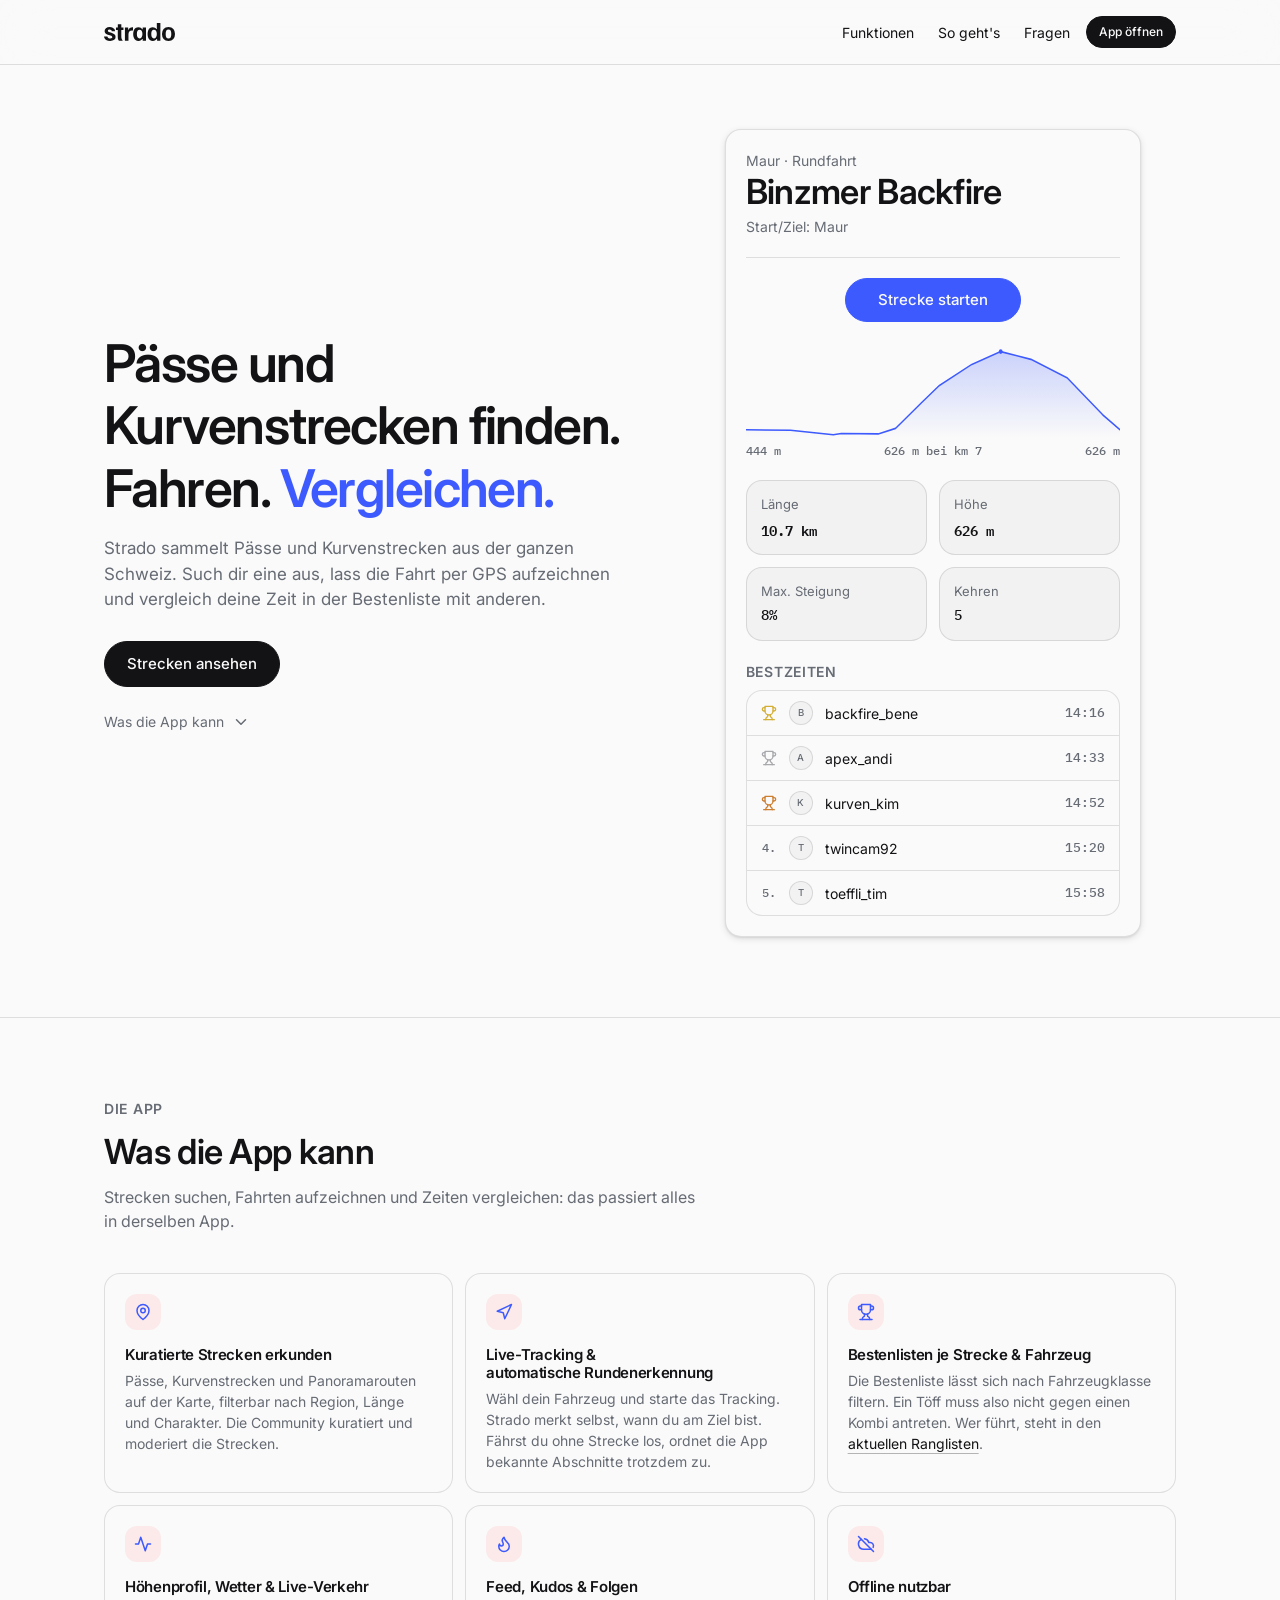
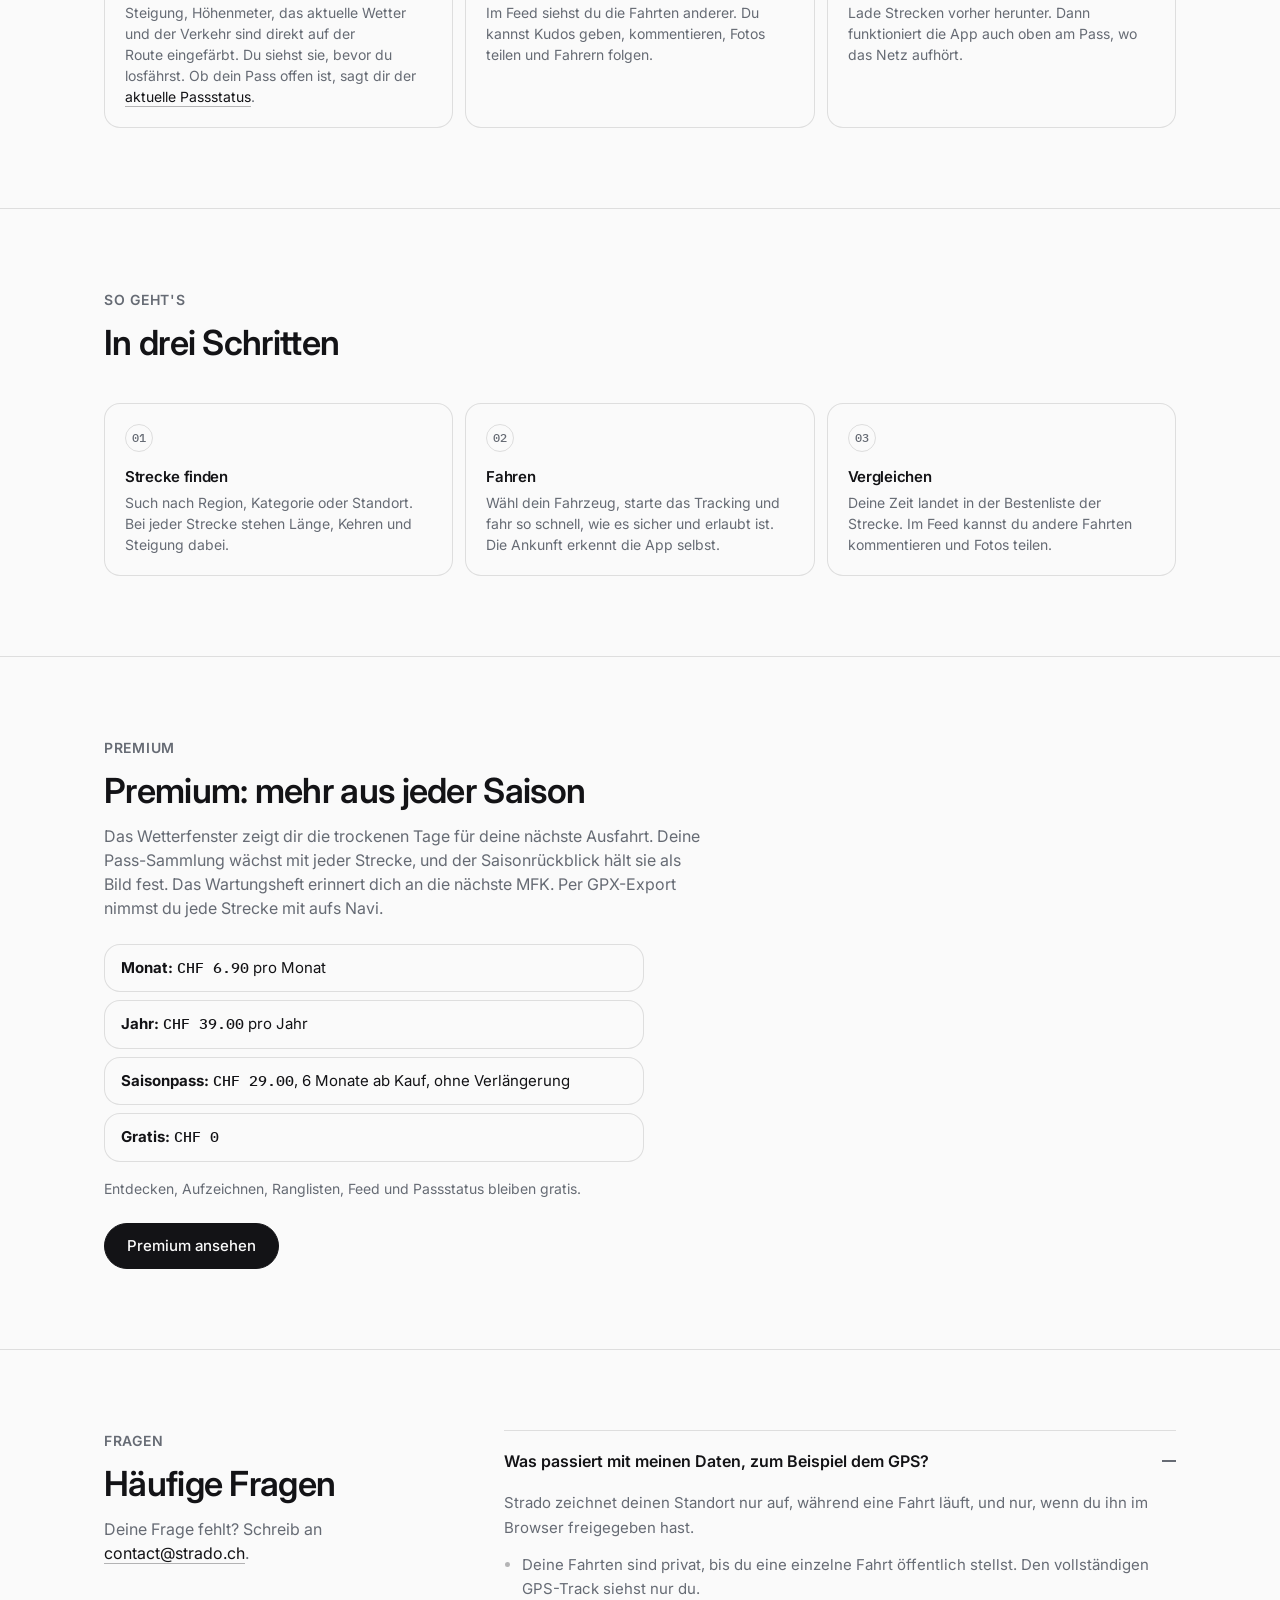
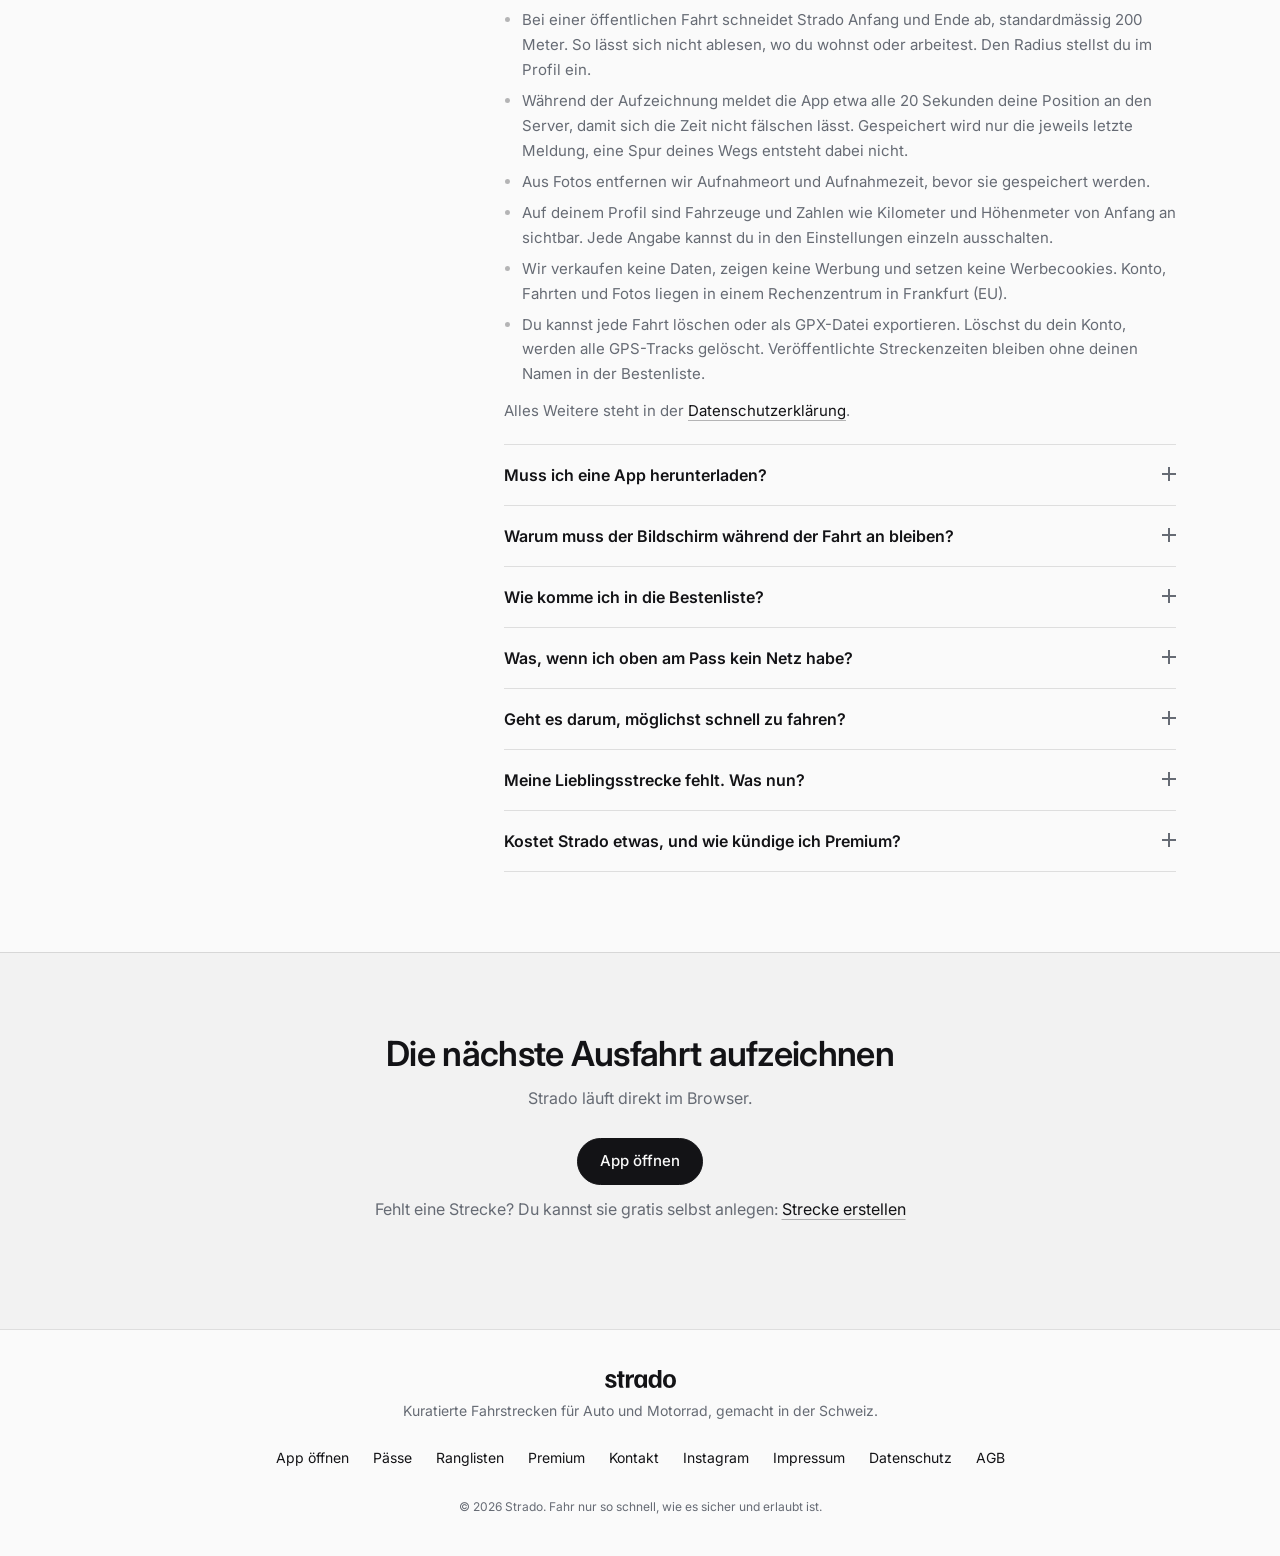
==== commit eee8d12f: "Barrierefreiheit: Kontrast, Fokusring, Sprunglink, Landmarks - --color-muted im hellen Schema auf #6" ====
--- a/index.html
+++ b/index.html
@@ -1,5 +1,5 @@
 <!DOCTYPE html>
-<html lang="de">
+<html lang="de-CH">
 <head>
 <meta charset="UTF-8">
 <meta name="viewport" content="width=device-width, initial-scale=1, viewport-fit=cover">
@@ -260,12 +260,13 @@
 <script defer src="/_vercel/insights/script.js"></script>
 </head>
 <body>
+<a class="skip-link" href="#inhalt">Zum Inhalt springen</a>
 
 <header class="site-header">
   <div class="wrap header-inner">
     <a href="/" class="logo" aria-label="Strado, zur Startseite"><span class="signet"></span><span class="wortmarke">strado</span></a>
     <div class="header-actions">
-      <nav class="site-nav">
+      <nav class="site-nav" aria-label="Seitennavigation">
         <a href="#funktionen">Funktionen</a>
         <a href="#so-gehts">So geht's</a>
         <a href="#fragen">Fragen</a>
@@ -275,7 +276,7 @@
   </div>
 </header>
 
-<main>
+<main id="inhalt">
 
   <!-- HERO -->
   <section class="hero">
@@ -621,7 +622,7 @@
   <div class="wrap footer-inner">
     <a href="/" class="logo"><span class="wortmarke">strado</span></a>
     <p class="footer-tag">Kuratierte Fahrstrecken für Auto und Motorrad, gemacht in der Schweiz.</p>
-    <div class="footer-links">
+    <nav class="footer-links" aria-label="Fusszeile">
       <a href="https://app.strado.ch/" rel="noopener">App öffnen</a>
       <a href="https://app.strado.ch/paesse" rel="noopener">Pässe</a>
       <a href="https://app.strado.ch/ranglisten" rel="noopener">Ranglisten</a>
@@ -631,7 +632,7 @@
       <a href="/legal/impressum">Impressum</a>
       <a href="/legal/datenschutz">Datenschutz</a>
       <a href="/legal/agb">AGB</a>
-    </div>
+    </nav>
     <p class="footer-copy">© <span id="year"></span> Strado. Fahr nur so schnell, wie es sicher und erlaubt ist.</p>
   </div>
 </footer>
--- a/styles.css
+++ b/styles.css
@@ -21,7 +21,7 @@
   --color-background: #fafafa;
   --color-foreground: #131316;
   --color-accent: #3d5afe;
-  --color-muted: #8a8f98;
+  --color-muted: #666b74; /* wie die App: 5.13:1 auf #fafafa (vorher 3.1:1) */
 
   --color-border: color-mix(in oklch, var(--color-foreground) 12%, transparent);
   --color-border-strong: color-mix(in oklch, var(--color-foreground) 30%, transparent);
@@ -123,7 +123,23 @@
   letter-spacing: -0.02em;
   line-height: 1.2;
   margin: 0;
-}
+  text-wrap: balance;
+}
+
+p { text-wrap: pretty; }
+
+/* Erster Tab-Stopp jeder Seite: springt an der Kopfzeile vorbei zum Inhalt. */
+.skip-link {
+  position: absolute;
+  left: 1rem;
+  top: -3rem;
+  z-index: 40;
+  padding: 0.5rem 0.75rem;
+  border-radius: var(--radius-sm);
+  background: var(--color-foreground);
+  color: var(--color-background);
+}
+.skip-link:focus { top: 0.5rem; }
 
 @media (prefers-reduced-motion: reduce) {
   html { scroll-behavior: auto; }
@@ -291,7 +307,7 @@
   outline: none;
   border-radius: var(--radius-sm);
   box-shadow: 0 0 0 2px var(--color-background),
-    0 0 0 4px color-mix(in oklch, var(--color-accent) 40%, transparent);
+    0 0 0 4px var(--color-accent);
 }
 
 .btn-primary {
@@ -857,7 +873,7 @@
   outline: none;
   border-radius: var(--radius-sm);
   box-shadow: 0 0 0 2px var(--color-background),
-    0 0 0 4px color-mix(in oklch, var(--color-accent) 40%, transparent);
+    0 0 0 4px var(--color-accent);
 }
 
 .antwort {
@@ -1051,11 +1067,12 @@
   display: flex;
   flex-wrap: wrap;
   justify-content: center;
-  gap: 0.5rem 1.25rem;
+  gap: 0 1rem;
   font-size: 0.875rem;
   margin: 0.25rem 0;
 }
-.footer-links a { transition: color var(--duration-fast) var(--ease-standard); }
+/* Polster statt Abstand: so wird jeder Link mindestens 44px hoch antippbar. */
+.footer-links a { display: inline-block; padding: 0.625rem 0.25rem; transition: color var(--duration-fast) var(--ease-standard); }
 .footer-links a:hover { color: var(--color-accent); }
 
 .footer-copy { color: var(--color-muted); font-size: 0.75rem; margin: 0.25rem 0 0; }
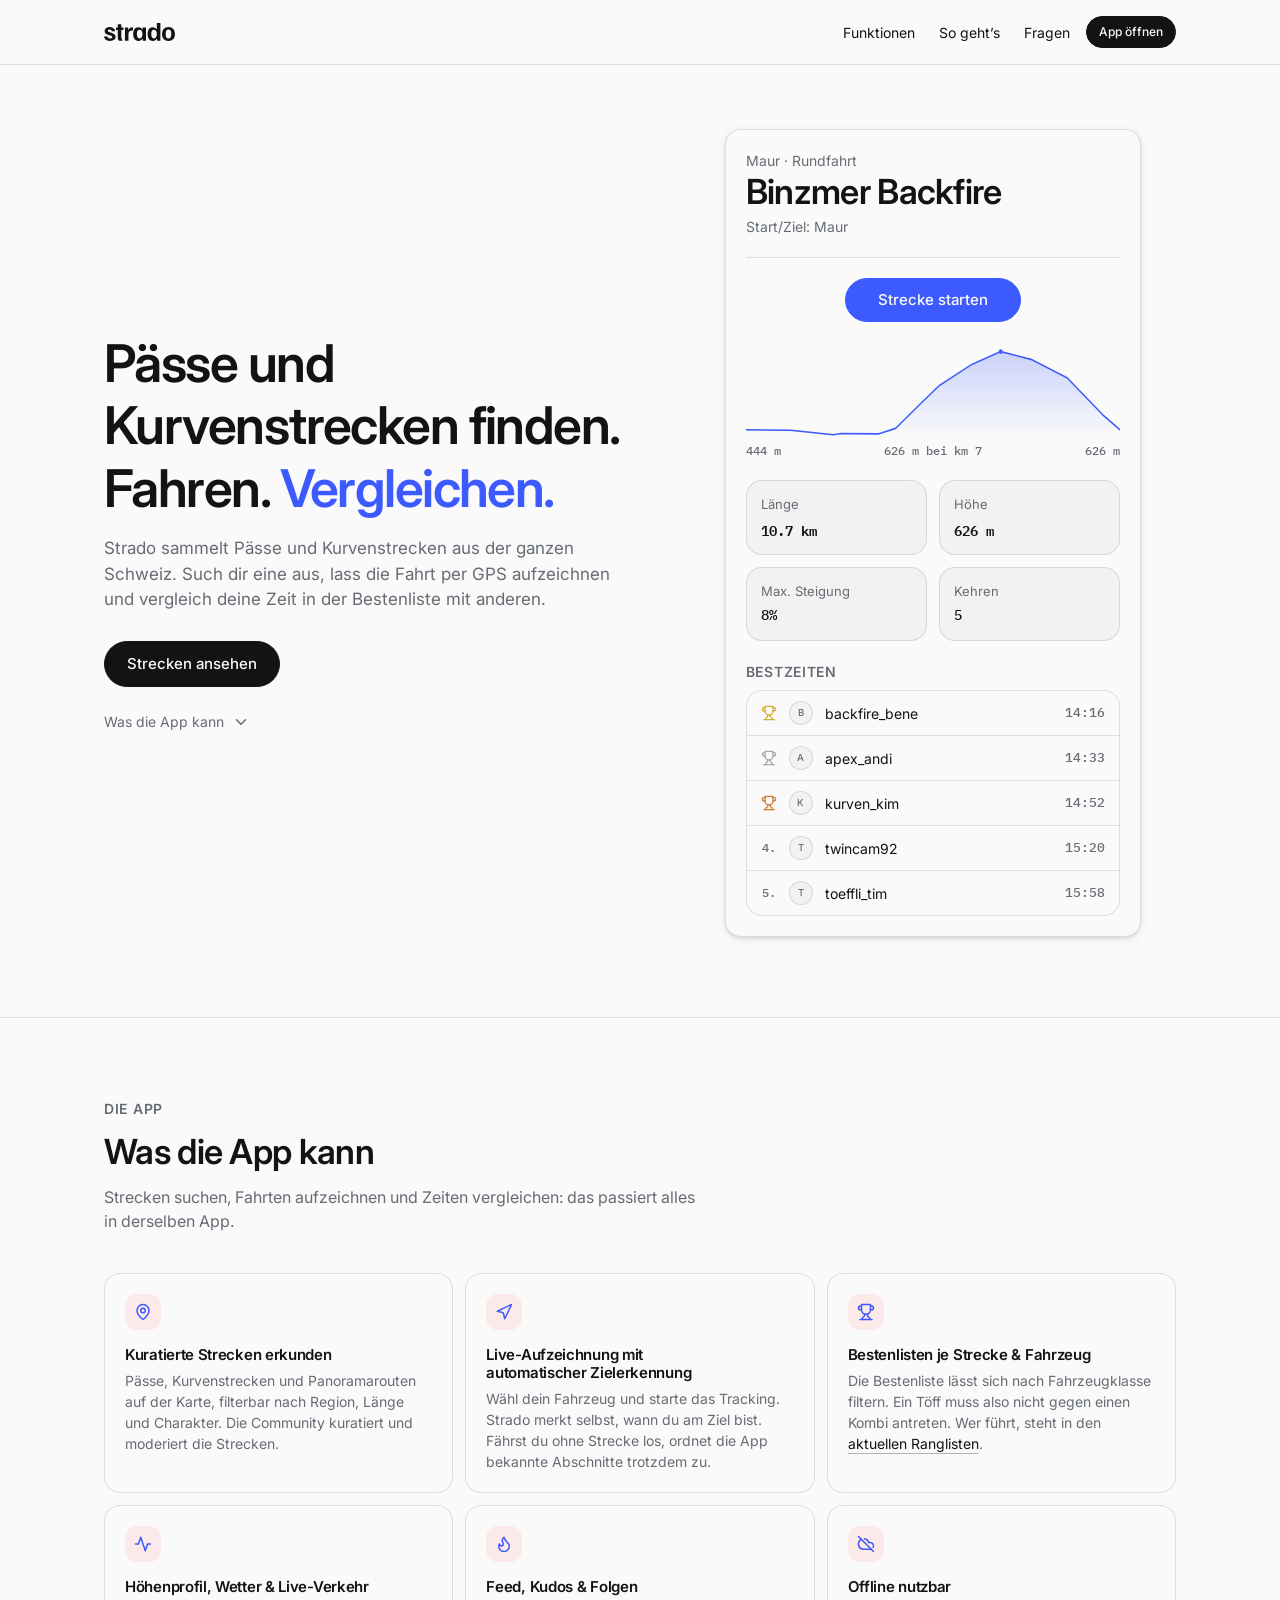
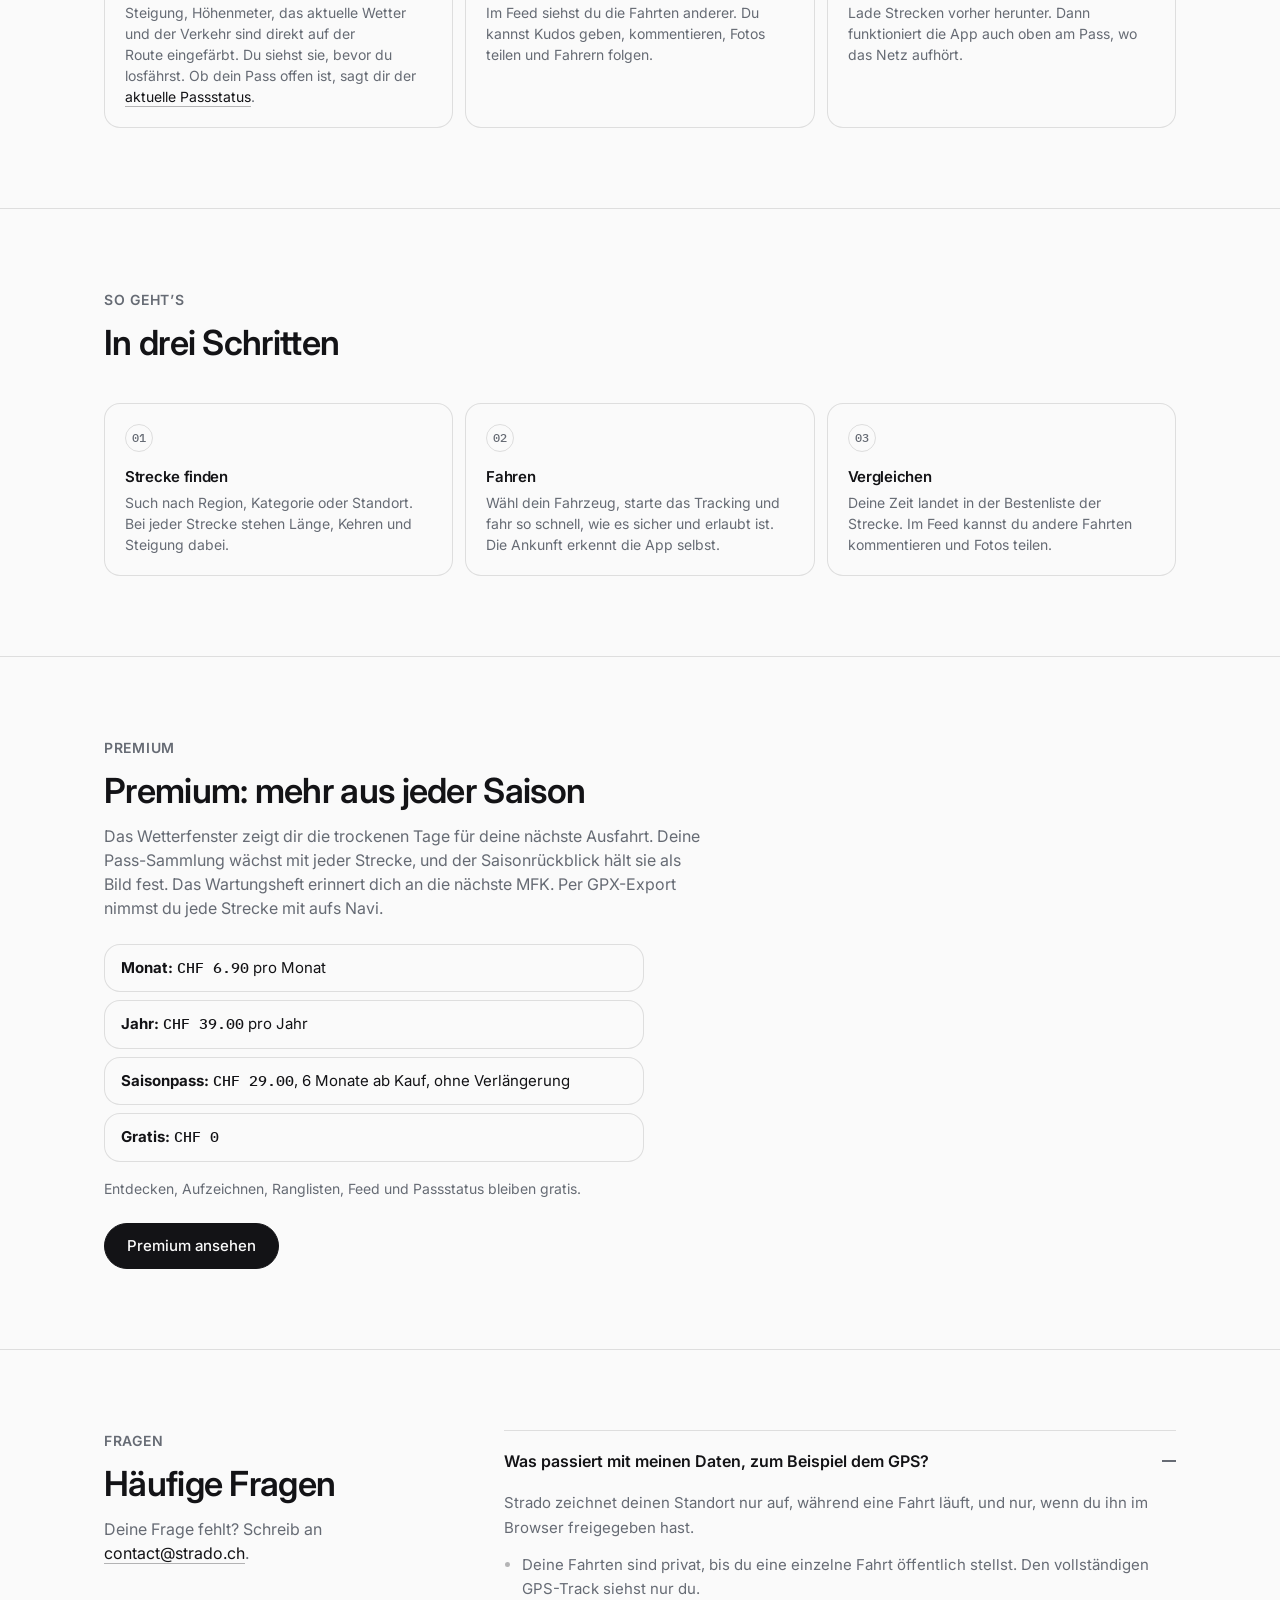
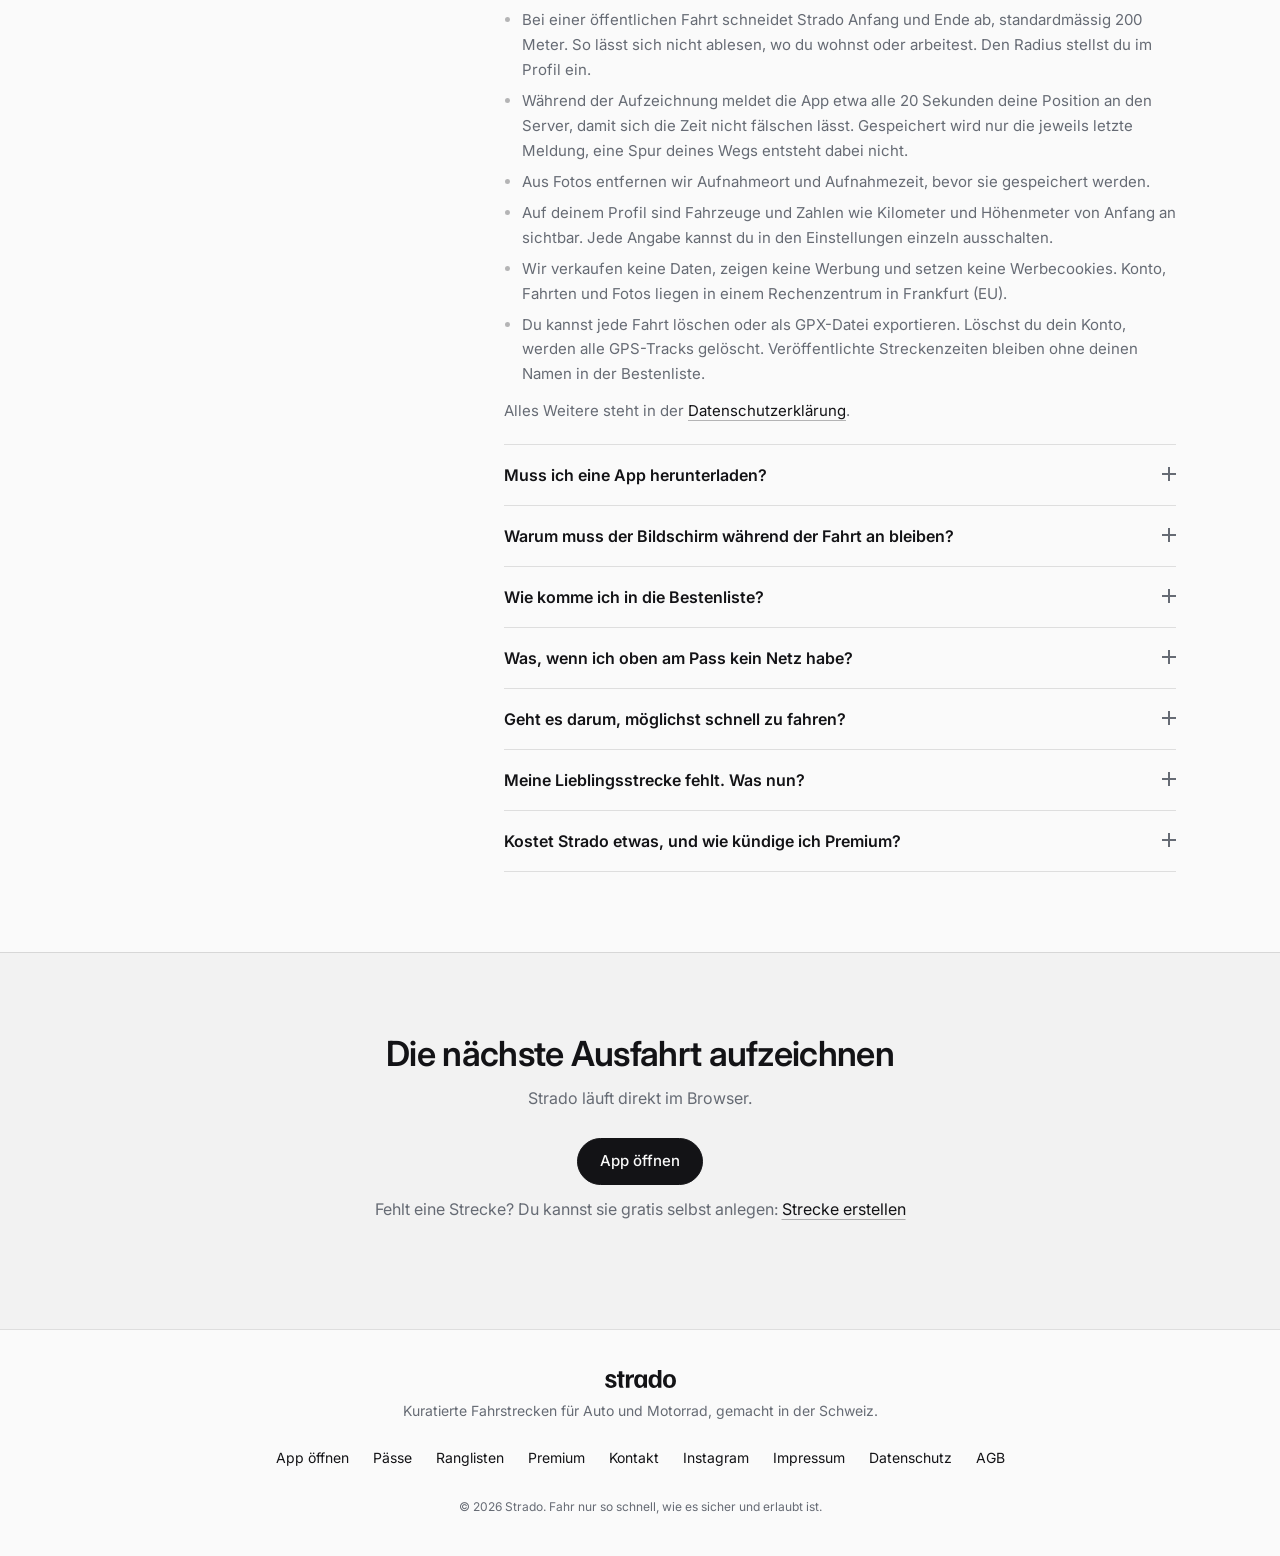
==== commit 217f4881: "Texte und SEO: Meta-Beschreibung, Zielerkennung, Logo, Jahreszahl - Meta-Beschreibung von ca. 300 au" ====
--- a/index.html
+++ b/index.html
@@ -4,7 +4,7 @@
 <meta charset="UTF-8">
 <meta name="viewport" content="width=device-width, initial-scale=1, viewport-fit=cover">
 <title>Strado · Kuratierte Fahrstrecken für Auto und Motorrad</title>
-<meta name="description" content="Kuratierte Pässe und Kurvenstrecken in der Schweiz. Zeichne deine Fahrt per GPS auf und vergleich die Zeit in der Bestenliste deines Fahrzeugs. Mit Feed, Höhenprofil, Wetter und Offline-Modus. Gratis, und eigene Strecken legst du selbst an. Von einer Schweizer Anbieterin entwickelt und betrieben.">
+<meta name="description" content="Kuratierte Pässe und Kurvenstrecken der ganzen Schweiz. Fahrt per GPS aufzeichnen und die Zeit in der Bestenliste deines Fahrzeugs vergleichen. Gratis.">
 
 <!-- Kanonische Adresse. Ohne sie ist diese Seite unter zwei Hostnamen
      gleichzeitig indexierbar: www.strado.ch und die Vercel-interne
@@ -105,7 +105,7 @@
       "@id": "https://www.strado.ch/#anbieterin",
       "name": "Strado",
       "url": "https://www.strado.ch/",
-      "logo": "https://www.strado.ch/og.png",
+      "logo": "https://www.strado.ch/apple-touch-icon.png",
       "email": "contact@strado.ch",
       "founder": { "@type": "Person", "name": "Jan Lampert" },
       "address": {
@@ -138,7 +138,7 @@
       "description": "Kuratierte P\u00e4sse und Kurvenstrecken in der Schweiz. Fahrten per GPS aufzeichnen und Zeiten in der Bestenliste des eigenen Fahrzeugs vergleichen. Mit H\u00f6henprofil, Wetter, Feed und Offline-Modus.",
       "featureList": [
         "Kuratierte Strecken erkunden",
-        "Live-Tracking mit automatischer Rundenerkennung",
+        "Live-Aufzeichnung mit automatischer Zielerkennung",
         "Bestenlisten je Strecke und Fahrzeug",
         "H\u00f6henprofil, Wetter und Live-Verkehr",
         "Feed, Kudos und Folgen",
@@ -260,15 +260,14 @@
 <script defer src="/_vercel/insights/script.js"></script>
 </head>
 <body>
-<a class="skip-link" href="#inhalt">Zum Inhalt springen</a>
 
 <header class="site-header">
   <div class="wrap header-inner">
     <a href="/" class="logo" aria-label="Strado, zur Startseite"><span class="signet"></span><span class="wortmarke">strado</span></a>
     <div class="header-actions">
-      <nav class="site-nav" aria-label="Seitennavigation">
+      <nav class="site-nav">
         <a href="#funktionen">Funktionen</a>
-        <a href="#so-gehts">So geht's</a>
+        <a href="#so-gehts">So geht’s</a>
         <a href="#fragen">Fragen</a>
       </nav>
       <a class="btn btn-primary btn-sm" href="https://app.strado.ch/" rel="noopener">App öffnen</a>
@@ -276,7 +275,7 @@
   </div>
 </header>
 
-<main id="inhalt">
+<main>
 
   <!-- HERO -->
   <section class="hero">
@@ -429,7 +428,7 @@
 
         <div class="card feature">
           <span class="feature-icon-badge"><svg viewBox="0 0 24 24" fill="none" stroke="currentColor" stroke-width="2" stroke-linecap="round" stroke-linejoin="round" aria-hidden="true"><polygon points="3 11 22 2 13 21 11 13 3 11"/></svg></span>
-          <h3>Live-Tracking &amp; automatische Rundenerkennung</h3>
+          <h3>Live-Aufzeichnung mit automatischer Zielerkennung</h3>
           <p>Wähl dein Fahrzeug und starte das Tracking. Strado merkt selbst, wann du am Ziel bist. Fährst du ohne Strecke los, ordnet die App bekannte Abschnitte trotzdem zu.</p>
         </div>
 
@@ -463,7 +462,7 @@
   <!-- SO GEHT'S -->
   <section class="steps" id="so-gehts">
     <div class="wrap">
-      <p class="section-label">So geht's</p>
+      <p class="section-label">So geht’s</p>
       <h2>In drei Schritten</h2>
       <ol class="step-list">
         <li class="card">
@@ -622,7 +621,7 @@
   <div class="wrap footer-inner">
     <a href="/" class="logo"><span class="wortmarke">strado</span></a>
     <p class="footer-tag">Kuratierte Fahrstrecken für Auto und Motorrad, gemacht in der Schweiz.</p>
-    <nav class="footer-links" aria-label="Fusszeile">
+    <div class="footer-links">
       <a href="https://app.strado.ch/" rel="noopener">App öffnen</a>
       <a href="https://app.strado.ch/paesse" rel="noopener">Pässe</a>
       <a href="https://app.strado.ch/ranglisten" rel="noopener">Ranglisten</a>
@@ -632,8 +631,8 @@
       <a href="/legal/impressum">Impressum</a>
       <a href="/legal/datenschutz">Datenschutz</a>
       <a href="/legal/agb">AGB</a>
-    </nav>
-    <p class="footer-copy">© <span id="year"></span> Strado. Fahr nur so schnell, wie es sicher und erlaubt ist.</p>
+    </div>
+    <p class="footer-copy">© <span id="year">2026</span> Strado. Fahr nur so schnell, wie es sicher und erlaubt ist.</p>
   </div>
 </footer>
 
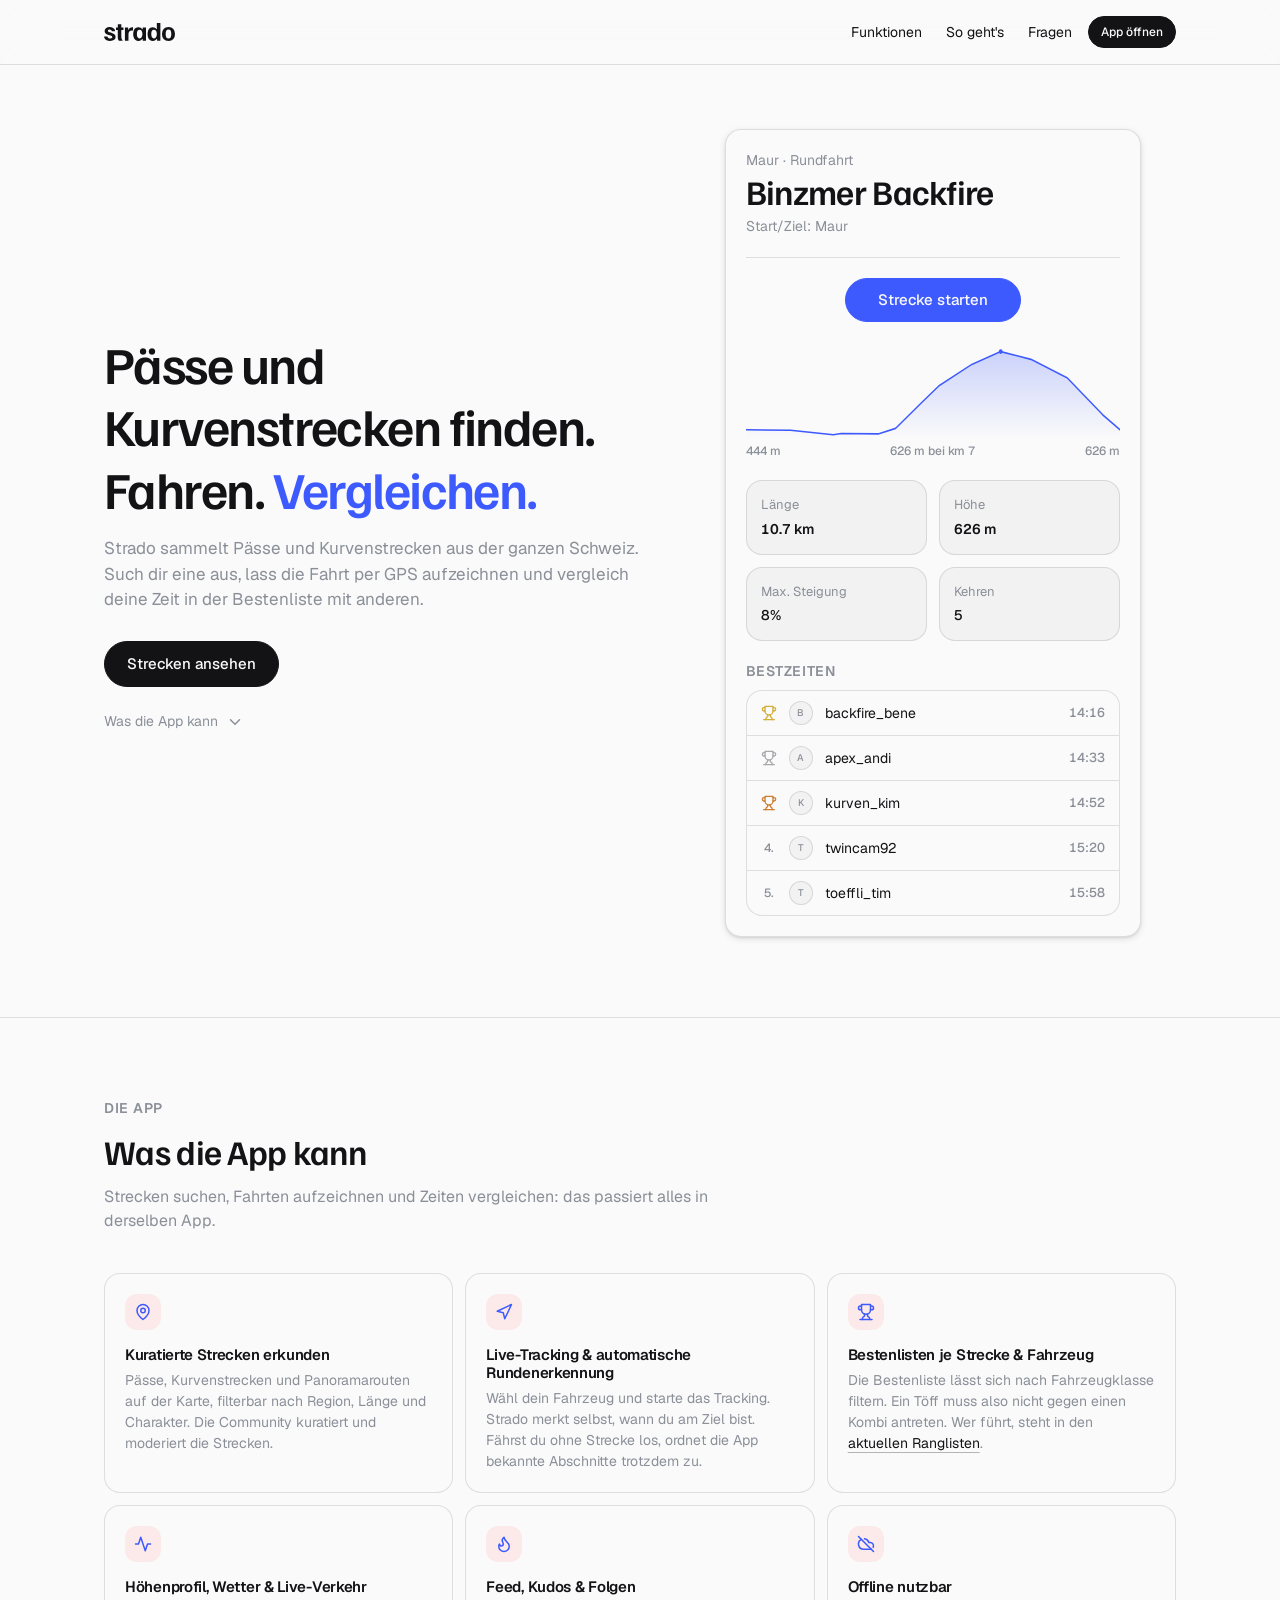
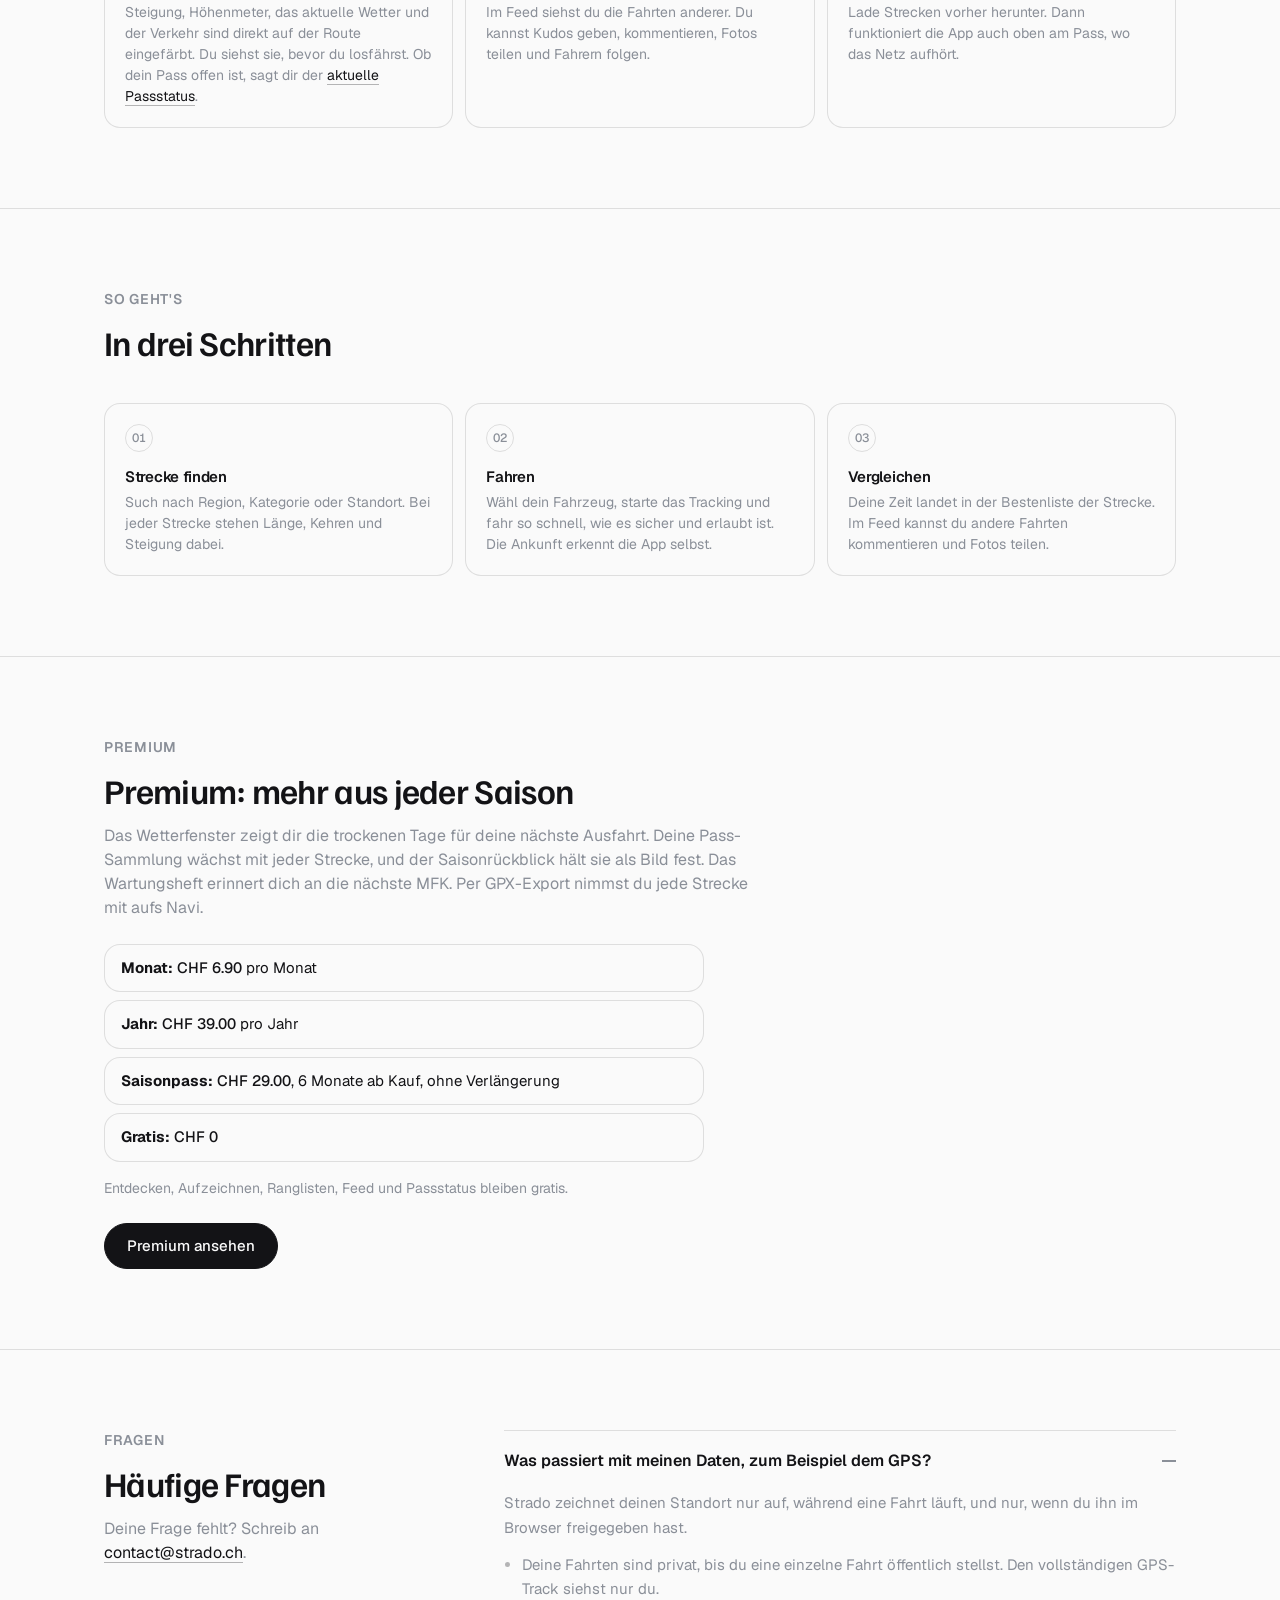
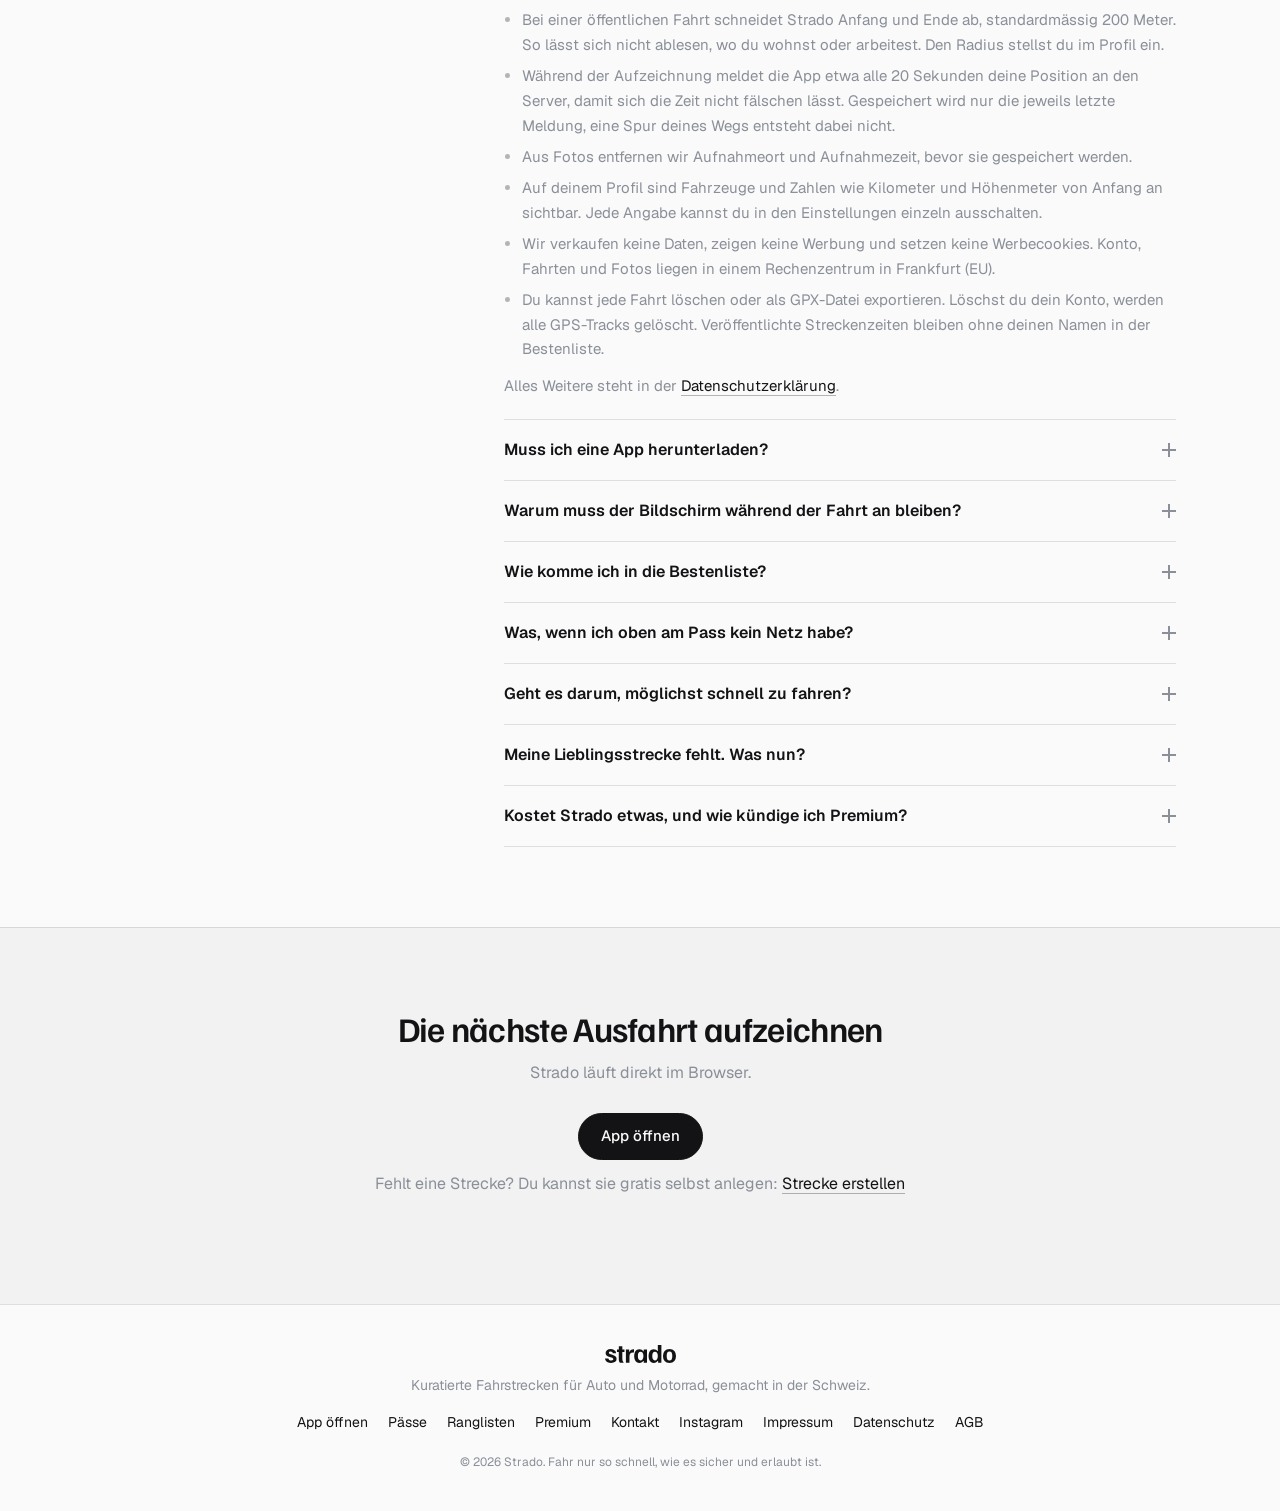
==== commit 9a601141: "Schriften selbst hosten: Geist und Familjen Grotesk statt Inter von Google Fonts Die Info-Seite laed" ====
--- a/index.html
+++ b/index.html
@@ -4,7 +4,7 @@
 <meta charset="UTF-8">
 <meta name="viewport" content="width=device-width, initial-scale=1, viewport-fit=cover">
 <title>Strado · Kuratierte Fahrstrecken für Auto und Motorrad</title>
-<meta name="description" content="Kuratierte Pässe und Kurvenstrecken der ganzen Schweiz. Fahrt per GPS aufzeichnen und die Zeit in der Bestenliste deines Fahrzeugs vergleichen. Gratis.">
+<meta name="description" content="Kuratierte Pässe und Kurvenstrecken in der Schweiz. Zeichne deine Fahrt per GPS auf und vergleich die Zeit in der Bestenliste deines Fahrzeugs. Mit Feed, Höhenprofil, Wetter und Offline-Modus. Gratis, und eigene Strecken legst du selbst an. Von einer Schweizer Anbieterin entwickelt und betrieben.">
 
 <!-- Kanonische Adresse. Ohne sie ist diese Seite unter zwei Hostnamen
      gleichzeitig indexierbar: www.strado.ch und die Vercel-interne
@@ -69,12 +69,15 @@
 <link rel="icon" href="/favicon.ico" sizes="32x32">
 <link rel="icon" href="/favicon.svg" type="image/svg+xml">
 <link rel="apple-touch-icon" href="/apple-touch-icon.png">
-<link rel="preconnect" href="https://fonts.googleapis.com">
-<link rel="preconnect" href="https://fonts.gstatic.com" crossorigin>
-<!-- Inter und IBM Plex Mono, dieselben zwei Schriften wie die App
-     (app/layout.tsx). Eine dritte kommt auch hier nicht dazu: die Wortmarke
+<!-- Geist fuer Text und Zahlen, Familjen Grotesk fuer Seitentitel: die
+     Schriften der App (app/layout.tsx) ohne IBM Plex Mono, die dort nur
+     noch Code setzt. Beide liegen auf strado.ch selbst (/fonts, @font-face
+     in styles.css), damit kein Aufruf dieser Seite bei Google Fonts landet.
+     Vorgeladen wird nur die latin-Teilmenge: sie traegt Fliesstext und den
+     Hero-Titel; latin-ext holt der Browser nur bei Bedarf. Die Wortmarke
      ist eine Kontur, keine gesetzte Schrift. -->
-<link href="https://fonts.googleapis.com/css2?family=Inter:wght@400;500;600;700&family=IBM+Plex+Mono:wght@500;600&display=swap" rel="stylesheet">
+<link rel="preload" href="/fonts/geist-latin-v1.woff2" as="font" type="font/woff2" crossorigin>
+<link rel="preload" href="/fonts/familjen-grotesk-latin-v1.woff2" as="font" type="font/woff2" crossorigin>
 <link rel="stylesheet" href="styles.css">
 <!-- Strukturierte Daten. Bis hierher hatte die Infoseite keine — die App
      dagegen schon (TouristTrip je Strecke, app/strecken/[id]/page.tsx).
@@ -105,7 +108,7 @@
       "@id": "https://www.strado.ch/#anbieterin",
       "name": "Strado",
       "url": "https://www.strado.ch/",
-      "logo": "https://www.strado.ch/apple-touch-icon.png",
+      "logo": "https://www.strado.ch/og.png",
       "email": "contact@strado.ch",
       "founder": { "@type": "Person", "name": "Jan Lampert" },
       "address": {
@@ -138,7 +141,7 @@
       "description": "Kuratierte P\u00e4sse und Kurvenstrecken in der Schweiz. Fahrten per GPS aufzeichnen und Zeiten in der Bestenliste des eigenen Fahrzeugs vergleichen. Mit H\u00f6henprofil, Wetter, Feed und Offline-Modus.",
       "featureList": [
         "Kuratierte Strecken erkunden",
-        "Live-Aufzeichnung mit automatischer Zielerkennung",
+        "Live-Tracking mit automatischer Rundenerkennung",
         "Bestenlisten je Strecke und Fahrzeug",
         "H\u00f6henprofil, Wetter und Live-Verkehr",
         "Feed, Kudos und Folgen",
@@ -267,7 +270,7 @@
     <div class="header-actions">
       <nav class="site-nav">
         <a href="#funktionen">Funktionen</a>
-        <a href="#so-gehts">So geht’s</a>
+        <a href="#so-gehts">So geht's</a>
         <a href="#fragen">Fragen</a>
       </nav>
       <a class="btn btn-primary btn-sm" href="https://app.strado.ch/" rel="noopener">App öffnen</a>
@@ -428,7 +431,7 @@
 
         <div class="card feature">
           <span class="feature-icon-badge"><svg viewBox="0 0 24 24" fill="none" stroke="currentColor" stroke-width="2" stroke-linecap="round" stroke-linejoin="round" aria-hidden="true"><polygon points="3 11 22 2 13 21 11 13 3 11"/></svg></span>
-          <h3>Live-Aufzeichnung mit automatischer Zielerkennung</h3>
+          <h3>Live-Tracking &amp; automatische Rundenerkennung</h3>
           <p>Wähl dein Fahrzeug und starte das Tracking. Strado merkt selbst, wann du am Ziel bist. Fährst du ohne Strecke los, ordnet die App bekannte Abschnitte trotzdem zu.</p>
         </div>
 
@@ -462,7 +465,7 @@
   <!-- SO GEHT'S -->
   <section class="steps" id="so-gehts">
     <div class="wrap">
-      <p class="section-label">So geht’s</p>
+      <p class="section-label">So geht's</p>
       <h2>In drei Schritten</h2>
       <ol class="step-list">
         <li class="card">
@@ -632,7 +635,7 @@
       <a href="/legal/datenschutz">Datenschutz</a>
       <a href="/legal/agb">AGB</a>
     </div>
-    <p class="footer-copy">© <span id="year">2026</span> Strado. Fahr nur so schnell, wie es sicher und erlaubt ist.</p>
+    <p class="footer-copy">© <span id="year"></span> Strado. Fahr nur so schnell, wie es sicher und erlaubt ist.</p>
   </div>
 </footer>
 
@@ -665,7 +668,7 @@
      faehrt als erlaubt; die Fusszeile bittet genau darum.
 
      Das Skript steht hier unten und nicht neben der Karte: ein Inline-Skript
-     wartet auf jedes noch offene Stylesheet — hier das der Google-Fonts —
+     wartet auf jedes noch offene Stylesheet — hier styles.css —
      und haelt solange das Parsen von allem darunter auf. Am Seitenende ist
      nichts mehr da, was es aufhalten koennte. -->
 <script>
--- a/styles.css
+++ b/styles.css
@@ -17,11 +17,66 @@
  * Systemvorgabe — dieselben zwei Paletten, nur ohne Uebersteuerung.
  */
 
+/* ---------- Schriften ----------
+ *
+ * Dieselben Rollen wie in der App (app/layout.tsx, app/globals.css): Geist
+ * fuer Oberflaeche, Fliesstext und Zahlen (mit Tabellenziffern), Familjen
+ * Grotesk fuer Seitentitel — die Schrift, aus der die Wortmarke gezeichnet
+ * ist. IBM Plex Mono laedt die App nur noch fuer Code (Creator-Codes); so
+ * etwas gibt es hier nicht, also faellt sie weg.
+ *
+ * Beide liegen unter /fonts auf strado.ch selbst statt bei Google Fonts:
+ * sonst ginge die IP-Adresse jedes Besuchers an Google. Quelle sind die
+ * Variable-Fonts von Fontsource (@fontsource-variable/geist und
+ * /familjen-grotesk, 5.3.0), Lizenz SIL OFL 1.1 (fonts/OFL-*.txt).
+ *
+ * Je Schrift zwei Teilmengen wie bei next/font in der App: latin traegt
+ * alles Deutsche samt ’ – « »; latin-ext (Orts- und Passnamen aus den
+ * anderen Landessprachen) laedt der Browser dank unicode-range nur, wenn
+ * ein Zeichen daraus auf der Seite steht. Die Dateinamen tragen eine
+ * Version (-v1), weil vercel.json /fonts ein Jahr lang als unveraenderlich
+ * cachen laesst: eine neue Fassung braucht einen neuen Namen. */
+@font-face {
+  font-family: "Geist";
+  font-style: normal;
+  font-weight: 100 900;
+  font-display: swap;
+  src: url("/fonts/geist-latin-v1.woff2") format("woff2");
+  unicode-range: U+0000-00FF, U+0131, U+0152-0153, U+02BB-02BC, U+02C6, U+02DA, U+02DC, U+0304, U+0308, U+0329, U+2000-206F, U+20AC, U+2122, U+2191, U+2193, U+2212, U+2215, U+FEFF, U+FFFD;
+}
+
+@font-face {
+  font-family: "Geist";
+  font-style: normal;
+  font-weight: 100 900;
+  font-display: swap;
+  src: url("/fonts/geist-latin-ext-v1.woff2") format("woff2");
+  unicode-range: U+0100-02BA, U+02BD-02C5, U+02C7-02CC, U+02CE-02D7, U+02DD-02FF, U+0304, U+0308, U+0329, U+1D00-1DBF, U+1E00-1E9F, U+1EF2-1EFF, U+2020, U+20A0-20AB, U+20AD-20C0, U+2113, U+2C60-2C7F, U+A720-A7FF;
+}
+
+@font-face {
+  font-family: "Familjen Grotesk";
+  font-style: normal;
+  font-weight: 400 700;
+  font-display: swap;
+  src: url("/fonts/familjen-grotesk-latin-v1.woff2") format("woff2");
+  unicode-range: U+0000-00FF, U+0131, U+0152-0153, U+02BB-02BC, U+02C6, U+02DA, U+02DC, U+0304, U+0308, U+0329, U+2000-206F, U+20AC, U+2122, U+2191, U+2193, U+2212, U+2215, U+FEFF, U+FFFD;
+}
+
+@font-face {
+  font-family: "Familjen Grotesk";
+  font-style: normal;
+  font-weight: 400 700;
+  font-display: swap;
+  src: url("/fonts/familjen-grotesk-latin-ext-v1.woff2") format("woff2");
+  unicode-range: U+0100-02BA, U+02BD-02C5, U+02C7-02CC, U+02CE-02D7, U+02DD-02FF, U+0304, U+0308, U+0329, U+1D00-1DBF, U+1E00-1E9F, U+1EF2-1EFF, U+2020, U+20A0-20AB, U+20AD-20C0, U+2113, U+2C60-2C7F, U+A720-A7FF;
+}
+
 :root {
   --color-background: #fafafa;
   --color-foreground: #131316;
   --color-accent: #3d5afe;
-  --color-muted: #666b74; /* wie die App: 5.13:1 auf #fafafa (vorher 3.1:1) */
+  --color-muted: #8a8f98;
 
   --color-border: color-mix(in oklch, var(--color-foreground) 12%, transparent);
   --color-border-strong: color-mix(in oklch, var(--color-foreground) 30%, transparent);
@@ -49,6 +104,11 @@
 
   /* Nur hier, nicht in der App: eine Stufe ueber --text-display. */
   --text-hero: clamp(2rem, 1.5rem + 2.2vw, 3.25rem);
+
+  /* Wie in der App mit generischem Schluss, damit ein Ausfall der
+     Webschrift nicht in einer Serifenschrift endet. */
+  --font-sans: "Geist", -apple-system, BlinkMacSystemFont, "Segoe UI", ui-sans-serif, system-ui, sans-serif;
+  --font-display: "Familjen Grotesk", var(--font-sans);
 
   --max: 1120px;
 
@@ -91,7 +151,10 @@
   margin: 0;
   background: var(--color-background);
   color: var(--color-foreground);
-  font-family: "Inter", -apple-system, BlinkMacSystemFont, "Segoe UI", sans-serif;
+  font-family: var(--font-sans);
+  /* Wie in der App: Tabellenziffern ueberall, Zahlen sind hier fast immer
+     Messwerte (km, Hoehenmeter, Zeiten). */
+  font-variant-numeric: tabular-nums;
   -webkit-font-smoothing: antialiased;
   -webkit-tap-highlight-color: transparent;
   line-height: 1.5;
@@ -101,9 +164,9 @@
 
 a { color: inherit; text-decoration: none; }
 
-/* Wie in der App: tabellarische Zahlen fuer Raenge, Zeiten und Kilometer. */
+/* Wie in der App: tabellarische Zahlen fuer Raenge, Zeiten und Kilometer —
+   in Geist, nicht mehr in einer Mono (siehe --font-mono in app/globals.css). */
 .num {
-  font-family: "IBM Plex Mono", ui-monospace, SFMono-Regular, Menlo, monospace;
   font-weight: 500;
   font-variant-numeric: tabular-nums;
 }
@@ -123,23 +186,16 @@
   letter-spacing: -0.02em;
   line-height: 1.2;
   margin: 0;
-  text-wrap: balance;
-}
-
-p { text-wrap: pretty; }
-
-/* Erster Tab-Stopp jeder Seite: springt an der Kopfzeile vorbei zum Inhalt. */
-.skip-link {
-  position: absolute;
-  left: 1rem;
-  top: -3rem;
-  z-index: 40;
-  padding: 0.5rem 0.75rem;
-  border-radius: var(--radius-sm);
-  background: var(--color-foreground);
-  color: var(--color-background);
-}
-.skip-link:focus { top: 0.5rem; }
+}
+
+/* Seitentitel in der Schrift der Wortmarke, wie :where(h1, .text-display)
+   in der App. Auf der Startseite stehen auch die Abschnittstitel
+   (section h2) und der Streckenname in der Vorschau (.shot-name) in
+   --text-display, also gehoeren sie dazu. Die h2 der Rechtstexte sind
+   Zwischentitel in Textgroesse und bleiben wie h3 in Geist. */
+:where(h1, section:not(.legal) h2, .shot-name) {
+  font-family: var(--font-display);
+}
 
 @media (prefers-reduced-motion: reduce) {
   html { scroll-behavior: auto; }
@@ -307,7 +363,7 @@
   outline: none;
   border-radius: var(--radius-sm);
   box-shadow: 0 0 0 2px var(--color-background),
-    0 0 0 4px var(--color-accent);
+    0 0 0 4px color-mix(in oklch, var(--color-accent) 40%, transparent);
 }
 
 .btn-primary {
@@ -761,7 +817,6 @@
   margin-bottom: 1rem;
   border: 1px solid var(--color-border);
   border-radius: 999px;
-  font-family: "IBM Plex Mono", ui-monospace, SFMono-Regular, Menlo, monospace;
   font-size: 0.75rem;
   font-weight: 500;
   color: var(--color-muted);
@@ -873,7 +928,7 @@
   outline: none;
   border-radius: var(--radius-sm);
   box-shadow: 0 0 0 2px var(--color-background),
-    0 0 0 4px var(--color-accent);
+    0 0 0 4px color-mix(in oklch, var(--color-accent) 40%, transparent);
 }
 
 .antwort {
@@ -1067,12 +1122,11 @@
   display: flex;
   flex-wrap: wrap;
   justify-content: center;
-  gap: 0 1rem;
+  gap: 0.5rem 1.25rem;
   font-size: 0.875rem;
   margin: 0.25rem 0;
 }
-/* Polster statt Abstand: so wird jeder Link mindestens 44px hoch antippbar. */
-.footer-links a { display: inline-block; padding: 0.625rem 0.25rem; transition: color var(--duration-fast) var(--ease-standard); }
+.footer-links a { transition: color var(--duration-fast) var(--ease-standard); }
 .footer-links a:hover { color: var(--color-accent); }
 
 .footer-copy { color: var(--color-muted); font-size: 0.75rem; margin: 0.25rem 0 0; }
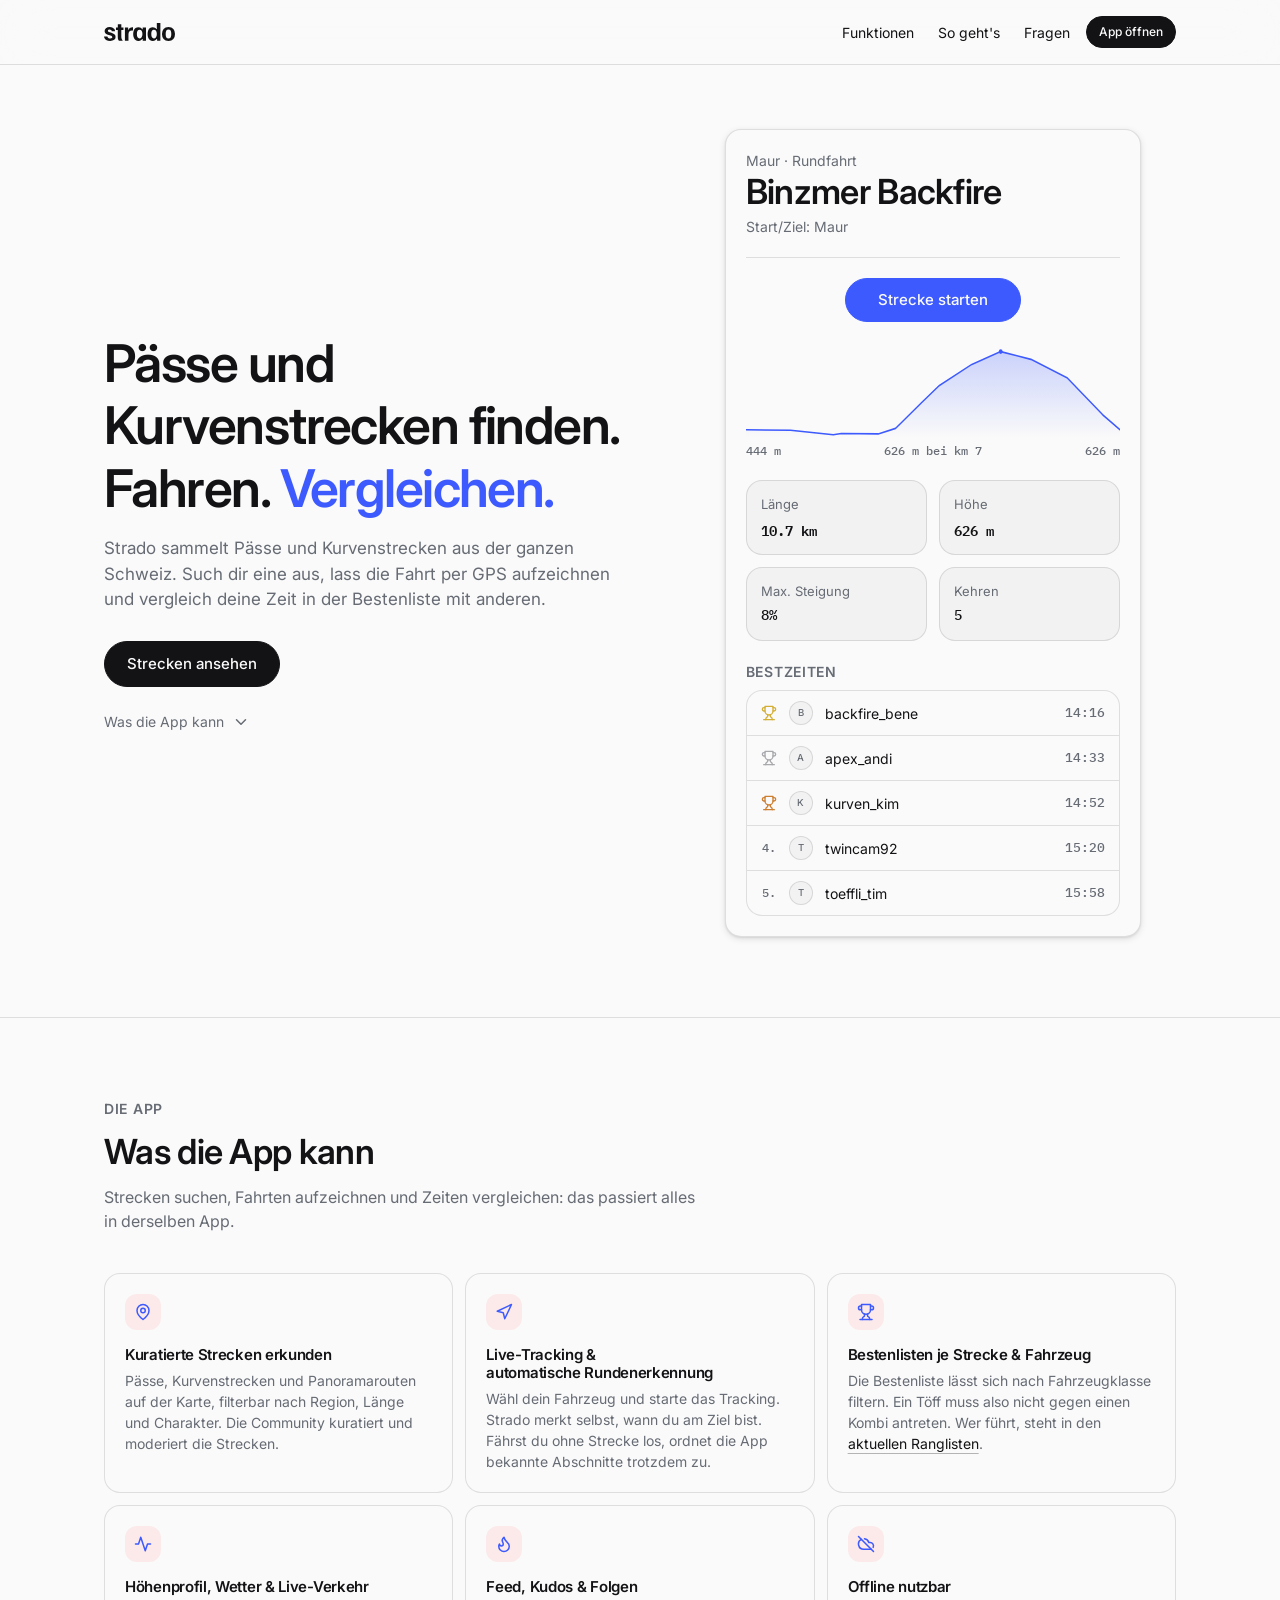
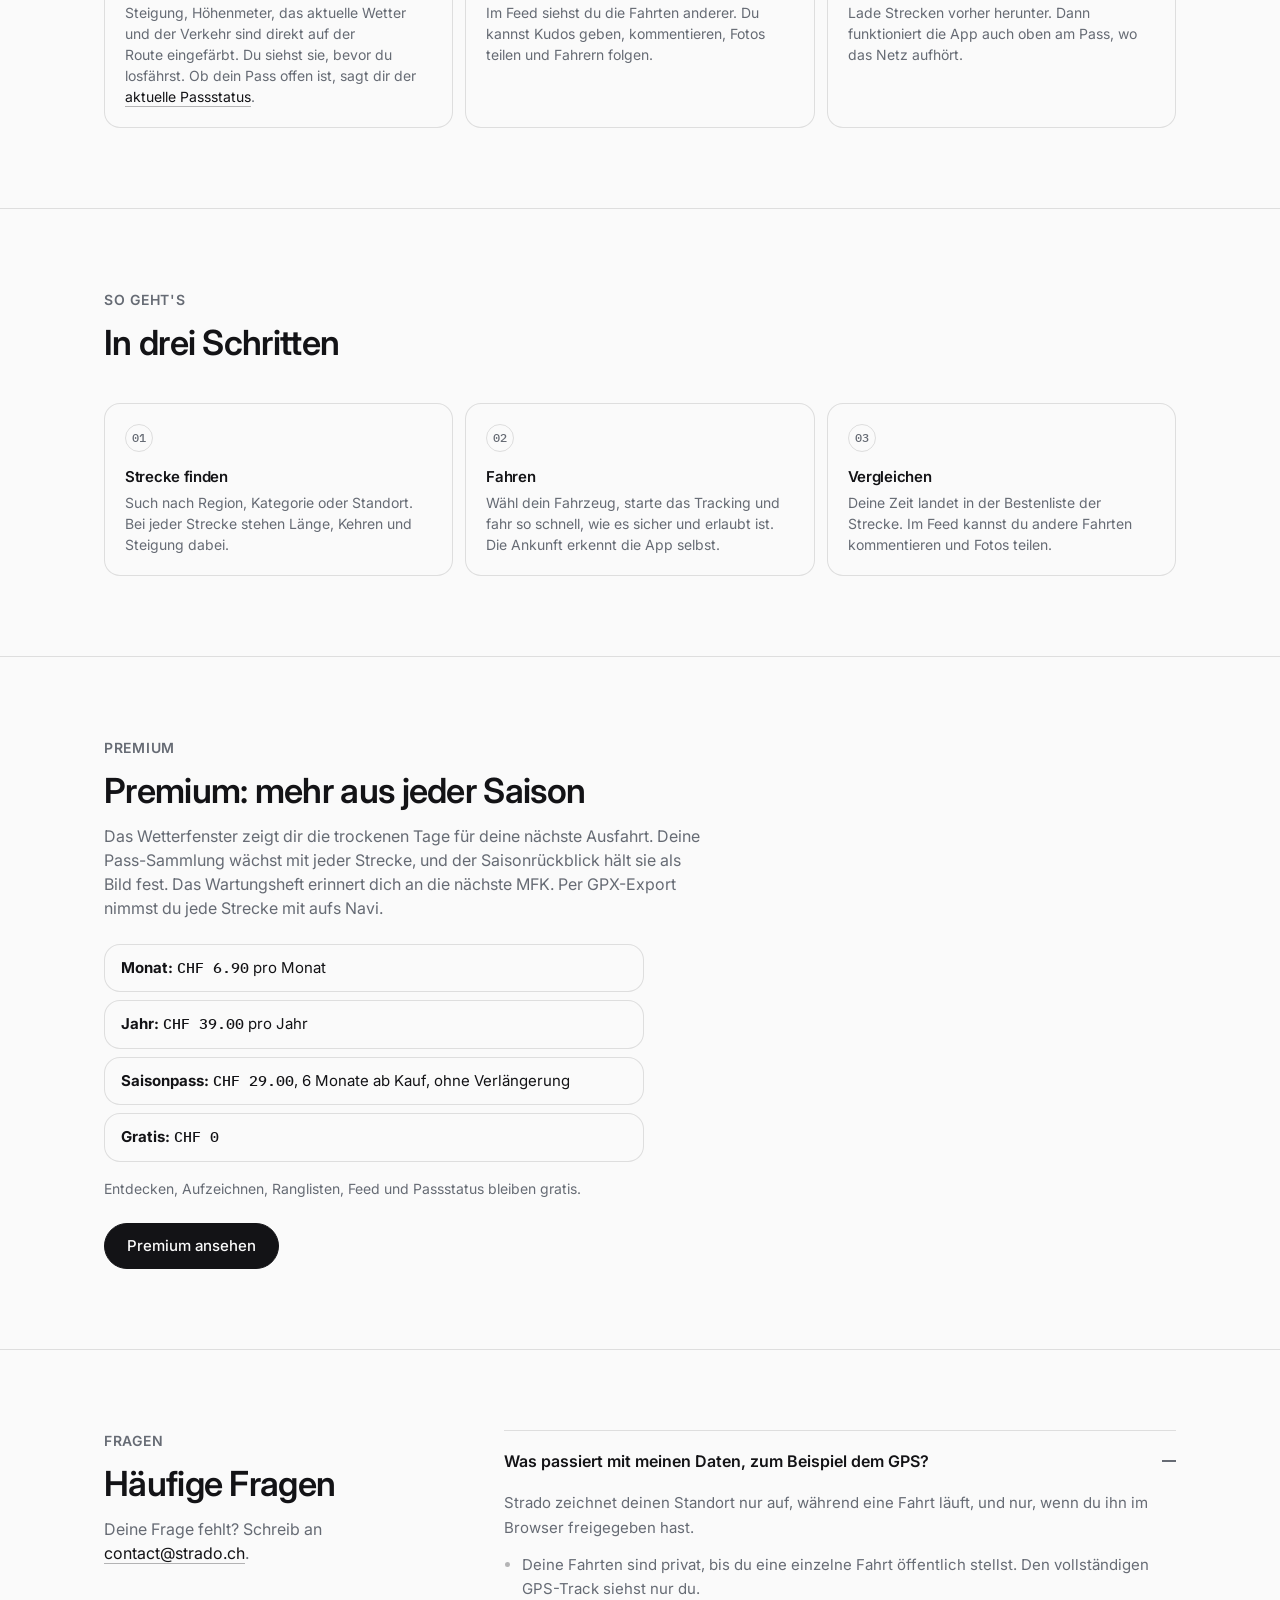
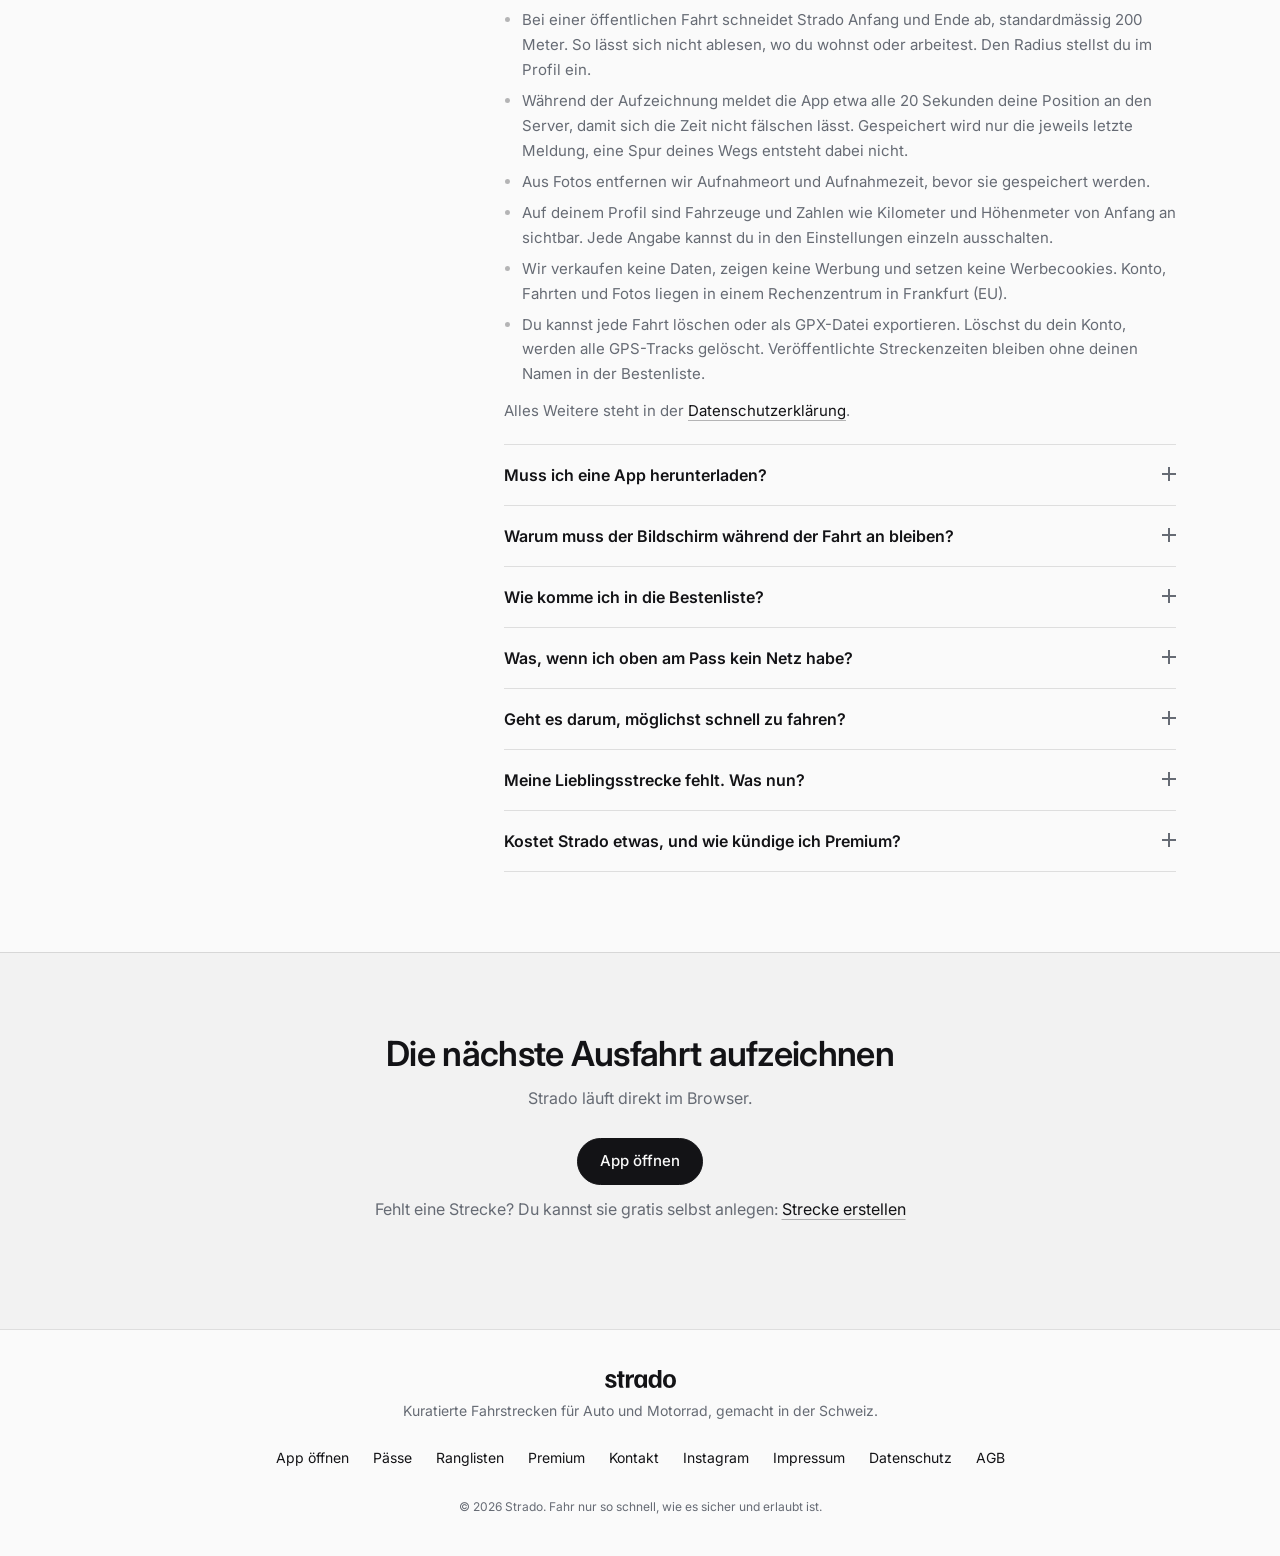
==== commit f98bf707: "Merge pull request #28 from janlampert08-dev/a11y-kontrast-fokus-skiplink Barrierefreiheit: Kontrast" ====
--- a/index.html
+++ b/index.html
@@ -69,15 +69,12 @@
 <link rel="icon" href="/favicon.ico" sizes="32x32">
 <link rel="icon" href="/favicon.svg" type="image/svg+xml">
 <link rel="apple-touch-icon" href="/apple-touch-icon.png">
-<!-- Geist fuer Text und Zahlen, Familjen Grotesk fuer Seitentitel: die
-     Schriften der App (app/layout.tsx) ohne IBM Plex Mono, die dort nur
-     noch Code setzt. Beide liegen auf strado.ch selbst (/fonts, @font-face
-     in styles.css), damit kein Aufruf dieser Seite bei Google Fonts landet.
-     Vorgeladen wird nur die latin-Teilmenge: sie traegt Fliesstext und den
-     Hero-Titel; latin-ext holt der Browser nur bei Bedarf. Die Wortmarke
+<link rel="preconnect" href="https://fonts.googleapis.com">
+<link rel="preconnect" href="https://fonts.gstatic.com" crossorigin>
+<!-- Inter und IBM Plex Mono, dieselben zwei Schriften wie die App
+     (app/layout.tsx). Eine dritte kommt auch hier nicht dazu: die Wortmarke
      ist eine Kontur, keine gesetzte Schrift. -->
-<link rel="preload" href="/fonts/geist-latin-v1.woff2" as="font" type="font/woff2" crossorigin>
-<link rel="preload" href="/fonts/familjen-grotesk-latin-v1.woff2" as="font" type="font/woff2" crossorigin>
+<link href="https://fonts.googleapis.com/css2?family=Inter:wght@400;500;600;700&family=IBM+Plex+Mono:wght@500;600&display=swap" rel="stylesheet">
 <link rel="stylesheet" href="styles.css">
 <!-- Strukturierte Daten. Bis hierher hatte die Infoseite keine — die App
      dagegen schon (TouristTrip je Strecke, app/strecken/[id]/page.tsx).
@@ -263,12 +260,13 @@
 <script defer src="/_vercel/insights/script.js"></script>
 </head>
 <body>
+<a class="skip-link" href="#inhalt">Zum Inhalt springen</a>
 
 <header class="site-header">
   <div class="wrap header-inner">
     <a href="/" class="logo" aria-label="Strado, zur Startseite"><span class="signet"></span><span class="wortmarke">strado</span></a>
     <div class="header-actions">
-      <nav class="site-nav">
+      <nav class="site-nav" aria-label="Seitennavigation">
         <a href="#funktionen">Funktionen</a>
         <a href="#so-gehts">So geht's</a>
         <a href="#fragen">Fragen</a>
@@ -278,7 +276,7 @@
   </div>
 </header>
 
-<main>
+<main id="inhalt">
 
   <!-- HERO -->
   <section class="hero">
@@ -624,7 +622,7 @@
   <div class="wrap footer-inner">
     <a href="/" class="logo"><span class="wortmarke">strado</span></a>
     <p class="footer-tag">Kuratierte Fahrstrecken für Auto und Motorrad, gemacht in der Schweiz.</p>
-    <div class="footer-links">
+    <nav class="footer-links" aria-label="Fusszeile">
       <a href="https://app.strado.ch/" rel="noopener">App öffnen</a>
       <a href="https://app.strado.ch/paesse" rel="noopener">Pässe</a>
       <a href="https://app.strado.ch/ranglisten" rel="noopener">Ranglisten</a>
@@ -634,7 +632,7 @@
       <a href="/legal/impressum">Impressum</a>
       <a href="/legal/datenschutz">Datenschutz</a>
       <a href="/legal/agb">AGB</a>
-    </div>
+    </nav>
     <p class="footer-copy">© <span id="year"></span> Strado. Fahr nur so schnell, wie es sicher und erlaubt ist.</p>
   </div>
 </footer>
@@ -668,7 +666,7 @@
      faehrt als erlaubt; die Fusszeile bittet genau darum.
 
      Das Skript steht hier unten und nicht neben der Karte: ein Inline-Skript
-     wartet auf jedes noch offene Stylesheet — hier styles.css —
+     wartet auf jedes noch offene Stylesheet — hier das der Google-Fonts —
      und haelt solange das Parsen von allem darunter auf. Am Seitenende ist
      nichts mehr da, was es aufhalten koennte. -->
 <script>
--- a/styles.css
+++ b/styles.css
@@ -17,66 +17,11 @@
  * Systemvorgabe — dieselben zwei Paletten, nur ohne Uebersteuerung.
  */
 
-/* ---------- Schriften ----------
- *
- * Dieselben Rollen wie in der App (app/layout.tsx, app/globals.css): Geist
- * fuer Oberflaeche, Fliesstext und Zahlen (mit Tabellenziffern), Familjen
- * Grotesk fuer Seitentitel — die Schrift, aus der die Wortmarke gezeichnet
- * ist. IBM Plex Mono laedt die App nur noch fuer Code (Creator-Codes); so
- * etwas gibt es hier nicht, also faellt sie weg.
- *
- * Beide liegen unter /fonts auf strado.ch selbst statt bei Google Fonts:
- * sonst ginge die IP-Adresse jedes Besuchers an Google. Quelle sind die
- * Variable-Fonts von Fontsource (@fontsource-variable/geist und
- * /familjen-grotesk, 5.3.0), Lizenz SIL OFL 1.1 (fonts/OFL-*.txt).
- *
- * Je Schrift zwei Teilmengen wie bei next/font in der App: latin traegt
- * alles Deutsche samt ’ – « »; latin-ext (Orts- und Passnamen aus den
- * anderen Landessprachen) laedt der Browser dank unicode-range nur, wenn
- * ein Zeichen daraus auf der Seite steht. Die Dateinamen tragen eine
- * Version (-v1), weil vercel.json /fonts ein Jahr lang als unveraenderlich
- * cachen laesst: eine neue Fassung braucht einen neuen Namen. */
-@font-face {
-  font-family: "Geist";
-  font-style: normal;
-  font-weight: 100 900;
-  font-display: swap;
-  src: url("/fonts/geist-latin-v1.woff2") format("woff2");
-  unicode-range: U+0000-00FF, U+0131, U+0152-0153, U+02BB-02BC, U+02C6, U+02DA, U+02DC, U+0304, U+0308, U+0329, U+2000-206F, U+20AC, U+2122, U+2191, U+2193, U+2212, U+2215, U+FEFF, U+FFFD;
-}
-
-@font-face {
-  font-family: "Geist";
-  font-style: normal;
-  font-weight: 100 900;
-  font-display: swap;
-  src: url("/fonts/geist-latin-ext-v1.woff2") format("woff2");
-  unicode-range: U+0100-02BA, U+02BD-02C5, U+02C7-02CC, U+02CE-02D7, U+02DD-02FF, U+0304, U+0308, U+0329, U+1D00-1DBF, U+1E00-1E9F, U+1EF2-1EFF, U+2020, U+20A0-20AB, U+20AD-20C0, U+2113, U+2C60-2C7F, U+A720-A7FF;
-}
-
-@font-face {
-  font-family: "Familjen Grotesk";
-  font-style: normal;
-  font-weight: 400 700;
-  font-display: swap;
-  src: url("/fonts/familjen-grotesk-latin-v1.woff2") format("woff2");
-  unicode-range: U+0000-00FF, U+0131, U+0152-0153, U+02BB-02BC, U+02C6, U+02DA, U+02DC, U+0304, U+0308, U+0329, U+2000-206F, U+20AC, U+2122, U+2191, U+2193, U+2212, U+2215, U+FEFF, U+FFFD;
-}
-
-@font-face {
-  font-family: "Familjen Grotesk";
-  font-style: normal;
-  font-weight: 400 700;
-  font-display: swap;
-  src: url("/fonts/familjen-grotesk-latin-ext-v1.woff2") format("woff2");
-  unicode-range: U+0100-02BA, U+02BD-02C5, U+02C7-02CC, U+02CE-02D7, U+02DD-02FF, U+0304, U+0308, U+0329, U+1D00-1DBF, U+1E00-1E9F, U+1EF2-1EFF, U+2020, U+20A0-20AB, U+20AD-20C0, U+2113, U+2C60-2C7F, U+A720-A7FF;
-}
-
 :root {
   --color-background: #fafafa;
   --color-foreground: #131316;
   --color-accent: #3d5afe;
-  --color-muted: #8a8f98;
+  --color-muted: #666b74; /* wie die App: 5.13:1 auf #fafafa (vorher 3.1:1) */
 
   --color-border: color-mix(in oklch, var(--color-foreground) 12%, transparent);
   --color-border-strong: color-mix(in oklch, var(--color-foreground) 30%, transparent);
@@ -104,11 +49,6 @@
 
   /* Nur hier, nicht in der App: eine Stufe ueber --text-display. */
   --text-hero: clamp(2rem, 1.5rem + 2.2vw, 3.25rem);
-
-  /* Wie in der App mit generischem Schluss, damit ein Ausfall der
-     Webschrift nicht in einer Serifenschrift endet. */
-  --font-sans: "Geist", -apple-system, BlinkMacSystemFont, "Segoe UI", ui-sans-serif, system-ui, sans-serif;
-  --font-display: "Familjen Grotesk", var(--font-sans);
 
   --max: 1120px;
 
@@ -151,10 +91,7 @@
   margin: 0;
   background: var(--color-background);
   color: var(--color-foreground);
-  font-family: var(--font-sans);
-  /* Wie in der App: Tabellenziffern ueberall, Zahlen sind hier fast immer
-     Messwerte (km, Hoehenmeter, Zeiten). */
-  font-variant-numeric: tabular-nums;
+  font-family: "Inter", -apple-system, BlinkMacSystemFont, "Segoe UI", sans-serif;
   -webkit-font-smoothing: antialiased;
   -webkit-tap-highlight-color: transparent;
   line-height: 1.5;
@@ -164,9 +101,9 @@
 
 a { color: inherit; text-decoration: none; }
 
-/* Wie in der App: tabellarische Zahlen fuer Raenge, Zeiten und Kilometer —
-   in Geist, nicht mehr in einer Mono (siehe --font-mono in app/globals.css). */
+/* Wie in der App: tabellarische Zahlen fuer Raenge, Zeiten und Kilometer. */
 .num {
+  font-family: "IBM Plex Mono", ui-monospace, SFMono-Regular, Menlo, monospace;
   font-weight: 500;
   font-variant-numeric: tabular-nums;
 }
@@ -186,16 +123,23 @@
   letter-spacing: -0.02em;
   line-height: 1.2;
   margin: 0;
-}
-
-/* Seitentitel in der Schrift der Wortmarke, wie :where(h1, .text-display)
-   in der App. Auf der Startseite stehen auch die Abschnittstitel
-   (section h2) und der Streckenname in der Vorschau (.shot-name) in
-   --text-display, also gehoeren sie dazu. Die h2 der Rechtstexte sind
-   Zwischentitel in Textgroesse und bleiben wie h3 in Geist. */
-:where(h1, section:not(.legal) h2, .shot-name) {
-  font-family: var(--font-display);
-}
+  text-wrap: balance;
+}
+
+p { text-wrap: pretty; }
+
+/* Erster Tab-Stopp jeder Seite: springt an der Kopfzeile vorbei zum Inhalt. */
+.skip-link {
+  position: absolute;
+  left: 1rem;
+  top: -3rem;
+  z-index: 40;
+  padding: 0.5rem 0.75rem;
+  border-radius: var(--radius-sm);
+  background: var(--color-foreground);
+  color: var(--color-background);
+}
+.skip-link:focus { top: 0.5rem; }
 
 @media (prefers-reduced-motion: reduce) {
   html { scroll-behavior: auto; }
@@ -363,7 +307,7 @@
   outline: none;
   border-radius: var(--radius-sm);
   box-shadow: 0 0 0 2px var(--color-background),
-    0 0 0 4px color-mix(in oklch, var(--color-accent) 40%, transparent);
+    0 0 0 4px var(--color-accent);
 }
 
 .btn-primary {
@@ -817,6 +761,7 @@
   margin-bottom: 1rem;
   border: 1px solid var(--color-border);
   border-radius: 999px;
+  font-family: "IBM Plex Mono", ui-monospace, SFMono-Regular, Menlo, monospace;
   font-size: 0.75rem;
   font-weight: 500;
   color: var(--color-muted);
@@ -928,7 +873,7 @@
   outline: none;
   border-radius: var(--radius-sm);
   box-shadow: 0 0 0 2px var(--color-background),
-    0 0 0 4px color-mix(in oklch, var(--color-accent) 40%, transparent);
+    0 0 0 4px var(--color-accent);
 }
 
 .antwort {
@@ -1122,11 +1067,12 @@
   display: flex;
   flex-wrap: wrap;
   justify-content: center;
-  gap: 0.5rem 1.25rem;
+  gap: 0 1rem;
   font-size: 0.875rem;
   margin: 0.25rem 0;
 }
-.footer-links a { transition: color var(--duration-fast) var(--ease-standard); }
+/* Polster statt Abstand: so wird jeder Link mindestens 44px hoch antippbar. */
+.footer-links a { display: inline-block; padding: 0.625rem 0.25rem; transition: color var(--duration-fast) var(--ease-standard); }
 .footer-links a:hover { color: var(--color-accent); }
 
 .footer-copy { color: var(--color-muted); font-size: 0.75rem; margin: 0.25rem 0 0; }
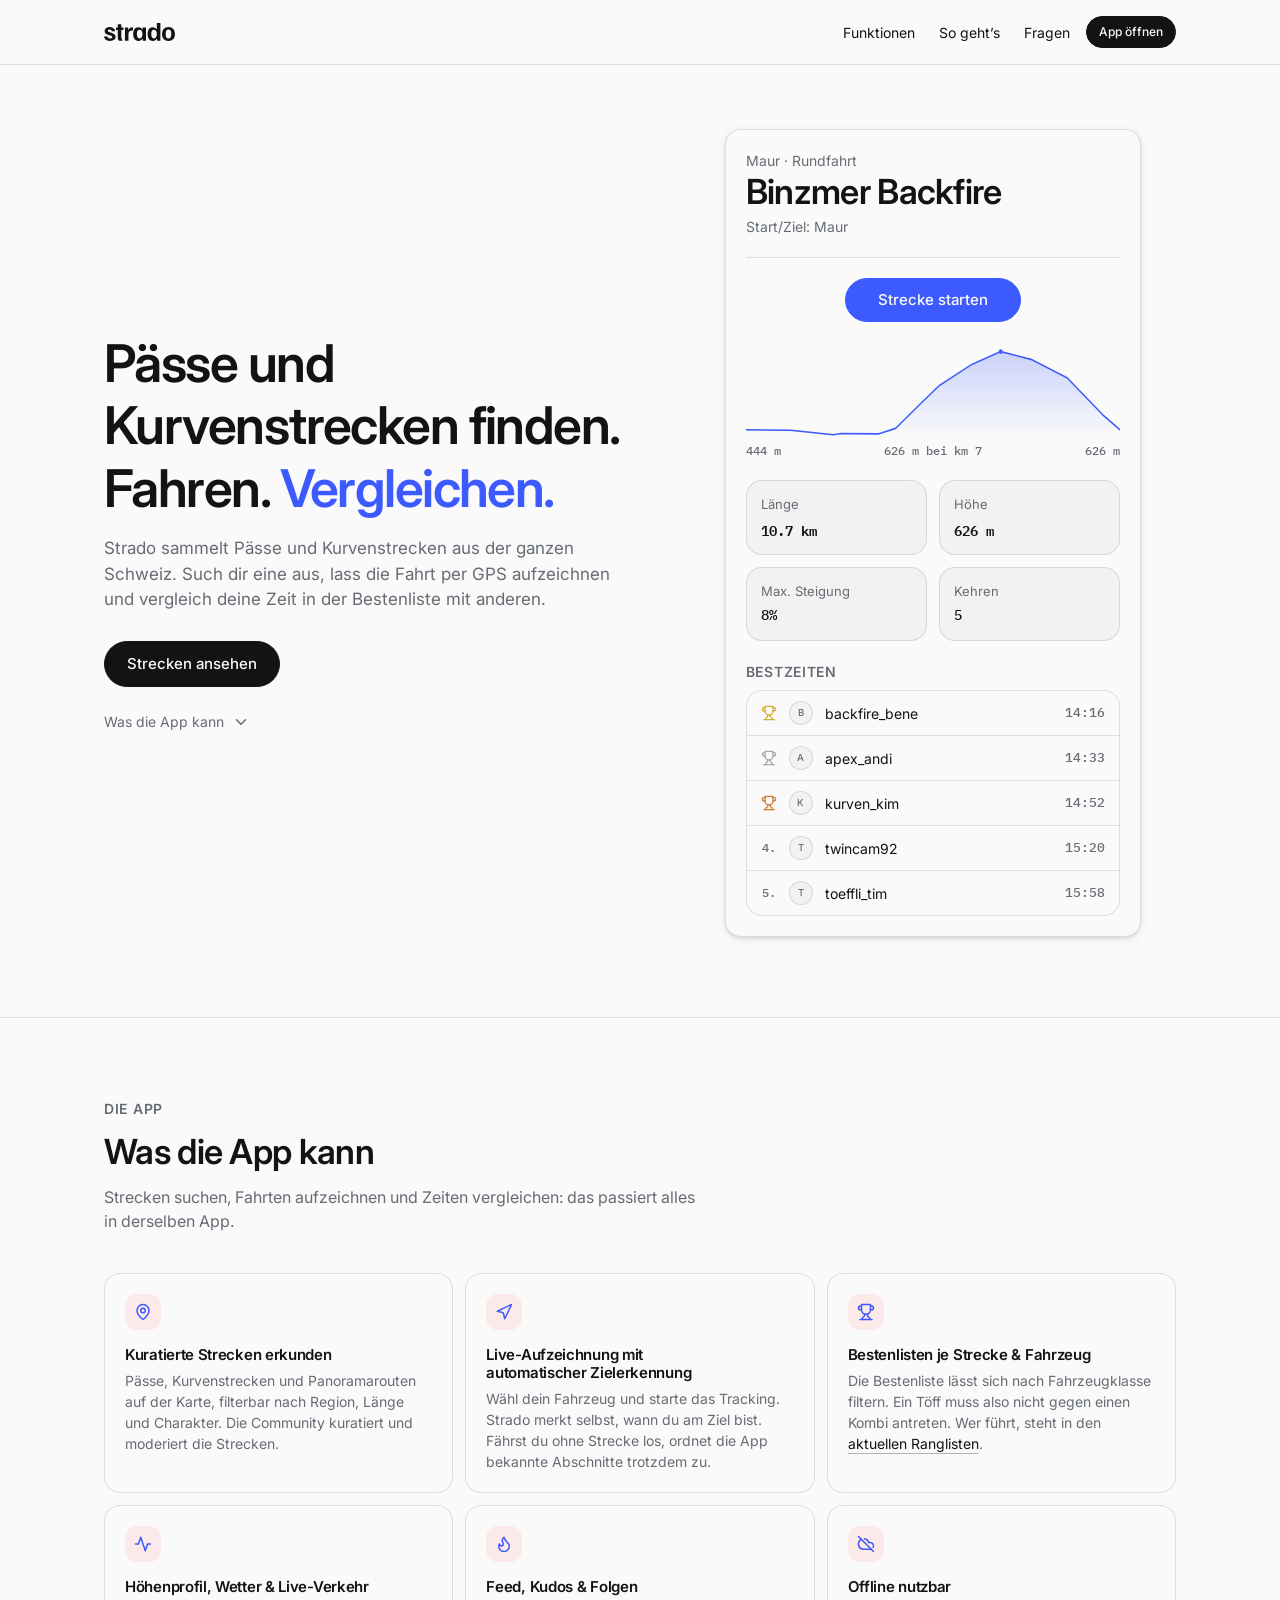
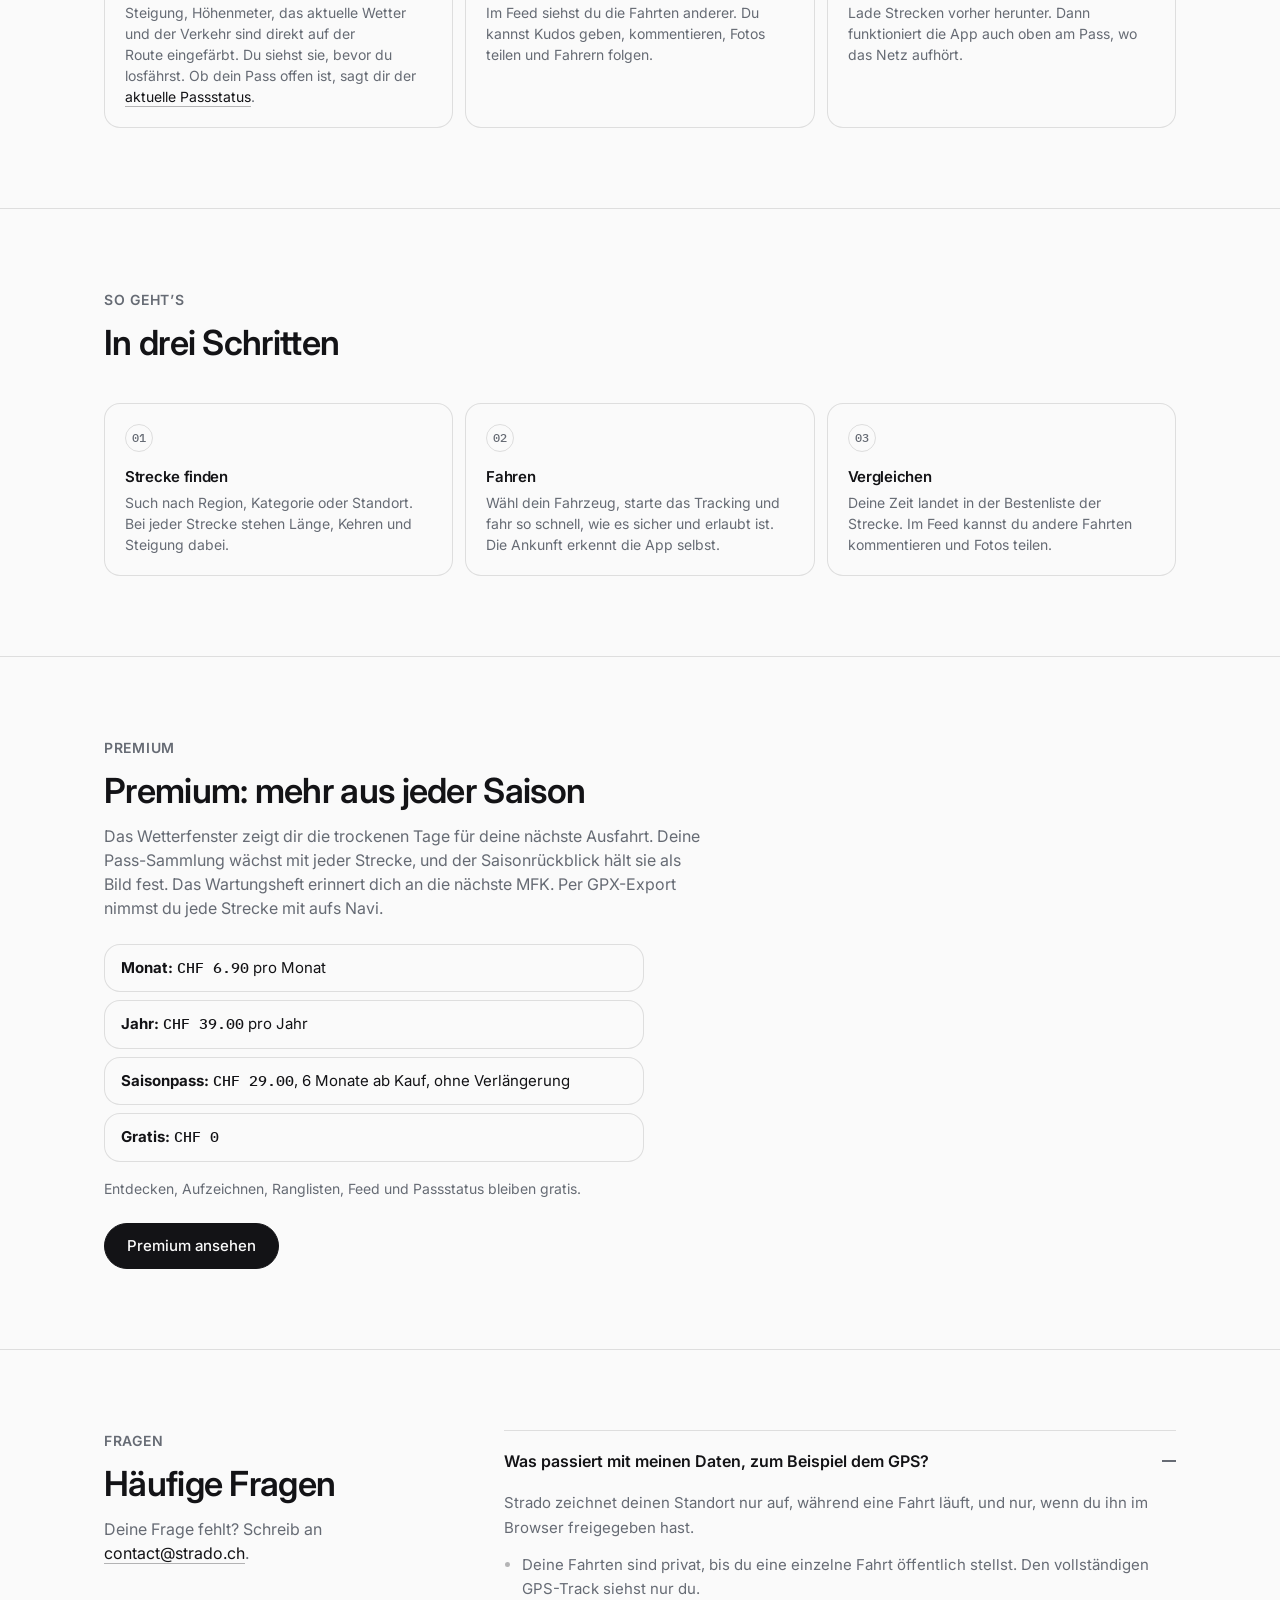
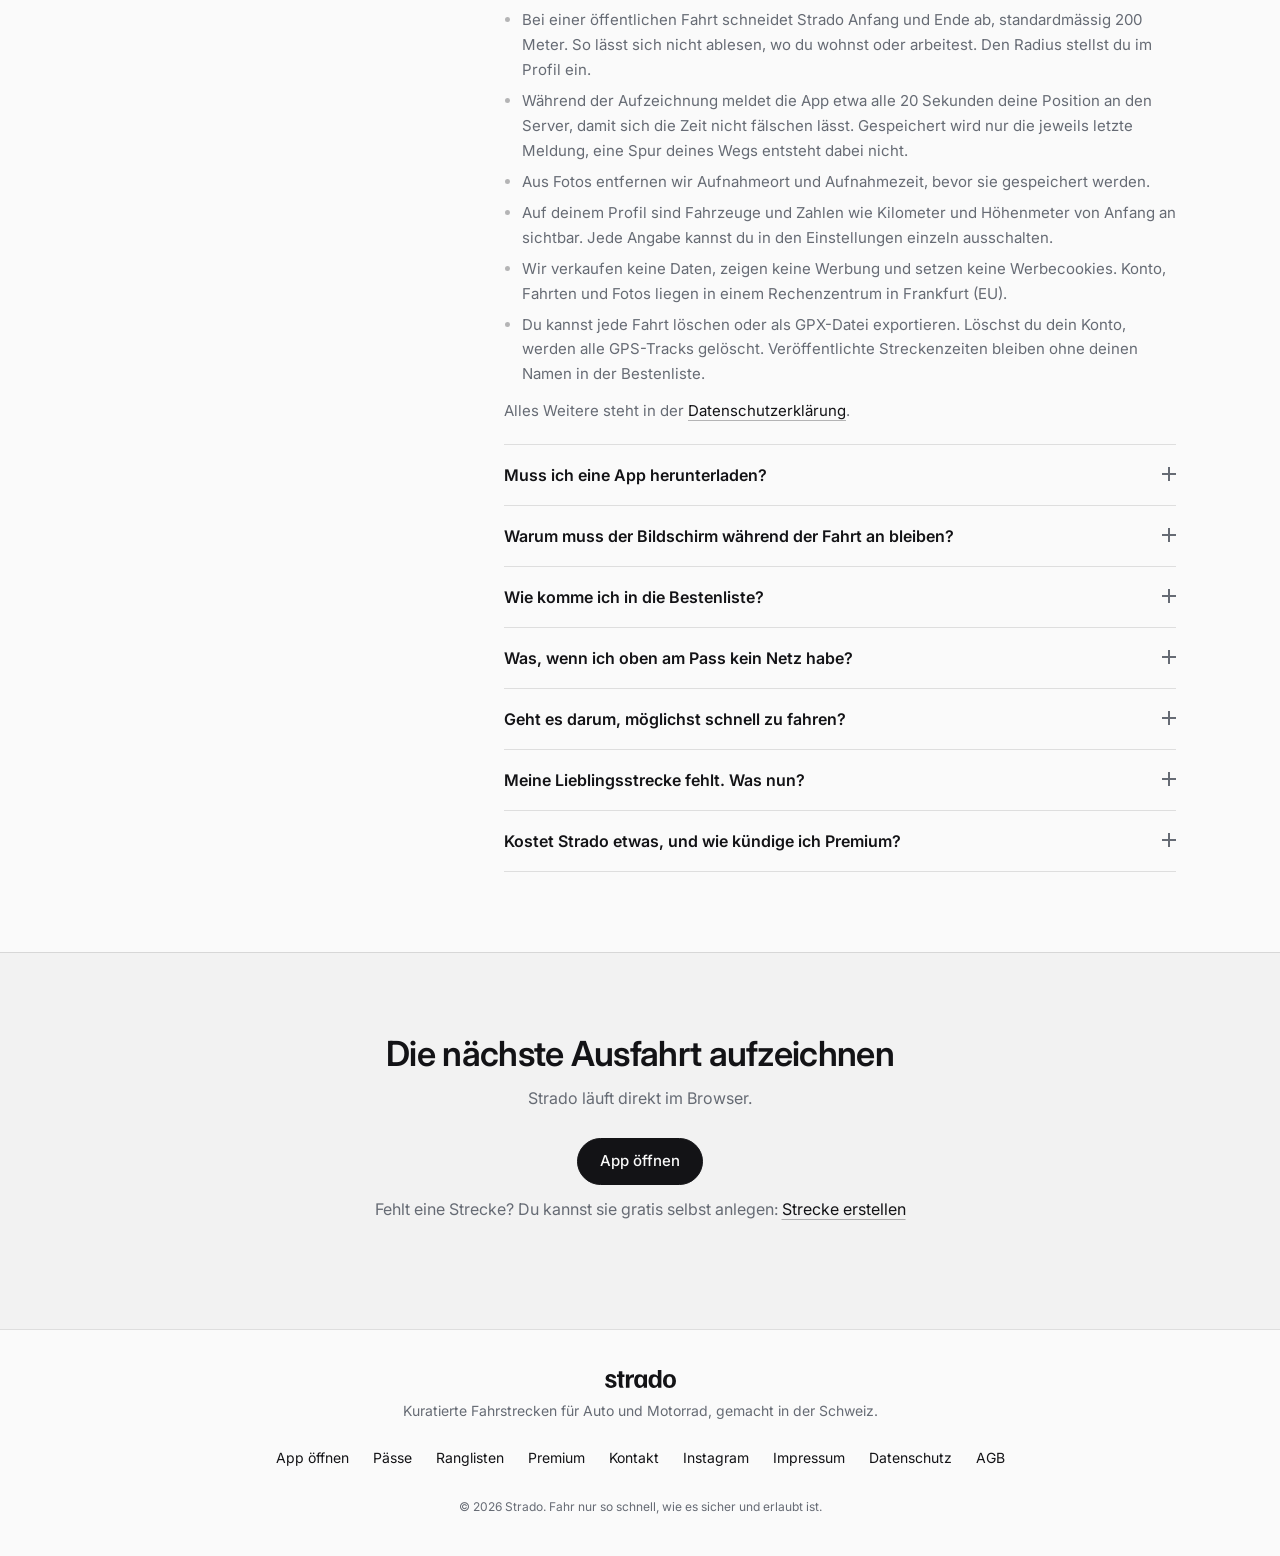
==== commit 45040fb1: "Merge origin/main in texte-seo-kleinigkeiten # Conflicts: #	index.html #	legal/agb.html #	legal/date" ====
--- a/index.html
+++ b/index.html
@@ -4,7 +4,7 @@
 <meta charset="UTF-8">
 <meta name="viewport" content="width=device-width, initial-scale=1, viewport-fit=cover">
 <title>Strado · Kuratierte Fahrstrecken für Auto und Motorrad</title>
-<meta name="description" content="Kuratierte Pässe und Kurvenstrecken in der Schweiz. Zeichne deine Fahrt per GPS auf und vergleich die Zeit in der Bestenliste deines Fahrzeugs. Mit Feed, Höhenprofil, Wetter und Offline-Modus. Gratis, und eigene Strecken legst du selbst an. Von einer Schweizer Anbieterin entwickelt und betrieben.">
+<meta name="description" content="Kuratierte Pässe und Kurvenstrecken der ganzen Schweiz. Fahrt per GPS aufzeichnen und die Zeit in der Bestenliste deines Fahrzeugs vergleichen. Gratis.">
 
 <!-- Kanonische Adresse. Ohne sie ist diese Seite unter zwei Hostnamen
      gleichzeitig indexierbar: www.strado.ch und die Vercel-interne
@@ -105,7 +105,7 @@
       "@id": "https://www.strado.ch/#anbieterin",
       "name": "Strado",
       "url": "https://www.strado.ch/",
-      "logo": "https://www.strado.ch/og.png",
+      "logo": "https://www.strado.ch/apple-touch-icon.png",
       "email": "contact@strado.ch",
       "founder": { "@type": "Person", "name": "Jan Lampert" },
       "address": {
@@ -138,7 +138,7 @@
       "description": "Kuratierte P\u00e4sse und Kurvenstrecken in der Schweiz. Fahrten per GPS aufzeichnen und Zeiten in der Bestenliste des eigenen Fahrzeugs vergleichen. Mit H\u00f6henprofil, Wetter, Feed und Offline-Modus.",
       "featureList": [
         "Kuratierte Strecken erkunden",
-        "Live-Tracking mit automatischer Rundenerkennung",
+        "Live-Aufzeichnung mit automatischer Zielerkennung",
         "Bestenlisten je Strecke und Fahrzeug",
         "H\u00f6henprofil, Wetter und Live-Verkehr",
         "Feed, Kudos und Folgen",
@@ -268,7 +268,7 @@
     <div class="header-actions">
       <nav class="site-nav" aria-label="Seitennavigation">
         <a href="#funktionen">Funktionen</a>
-        <a href="#so-gehts">So geht's</a>
+        <a href="#so-gehts">So geht’s</a>
         <a href="#fragen">Fragen</a>
       </nav>
       <a class="btn btn-primary btn-sm" href="https://app.strado.ch/" rel="noopener">App öffnen</a>
@@ -429,7 +429,7 @@
 
         <div class="card feature">
           <span class="feature-icon-badge"><svg viewBox="0 0 24 24" fill="none" stroke="currentColor" stroke-width="2" stroke-linecap="round" stroke-linejoin="round" aria-hidden="true"><polygon points="3 11 22 2 13 21 11 13 3 11"/></svg></span>
-          <h3>Live-Tracking &amp; automatische Rundenerkennung</h3>
+          <h3>Live-Aufzeichnung mit automatischer Zielerkennung</h3>
           <p>Wähl dein Fahrzeug und starte das Tracking. Strado merkt selbst, wann du am Ziel bist. Fährst du ohne Strecke los, ordnet die App bekannte Abschnitte trotzdem zu.</p>
         </div>
 
@@ -463,7 +463,7 @@
   <!-- SO GEHT'S -->
   <section class="steps" id="so-gehts">
     <div class="wrap">
-      <p class="section-label">So geht's</p>
+      <p class="section-label">So geht’s</p>
       <h2>In drei Schritten</h2>
       <ol class="step-list">
         <li class="card">
@@ -633,7 +633,7 @@
       <a href="/legal/datenschutz">Datenschutz</a>
       <a href="/legal/agb">AGB</a>
     </nav>
-    <p class="footer-copy">© <span id="year"></span> Strado. Fahr nur so schnell, wie es sicher und erlaubt ist.</p>
+    <p class="footer-copy">© <span id="year">2026</span> Strado. Fahr nur so schnell, wie es sicher und erlaubt ist.</p>
   </div>
 </footer>
 
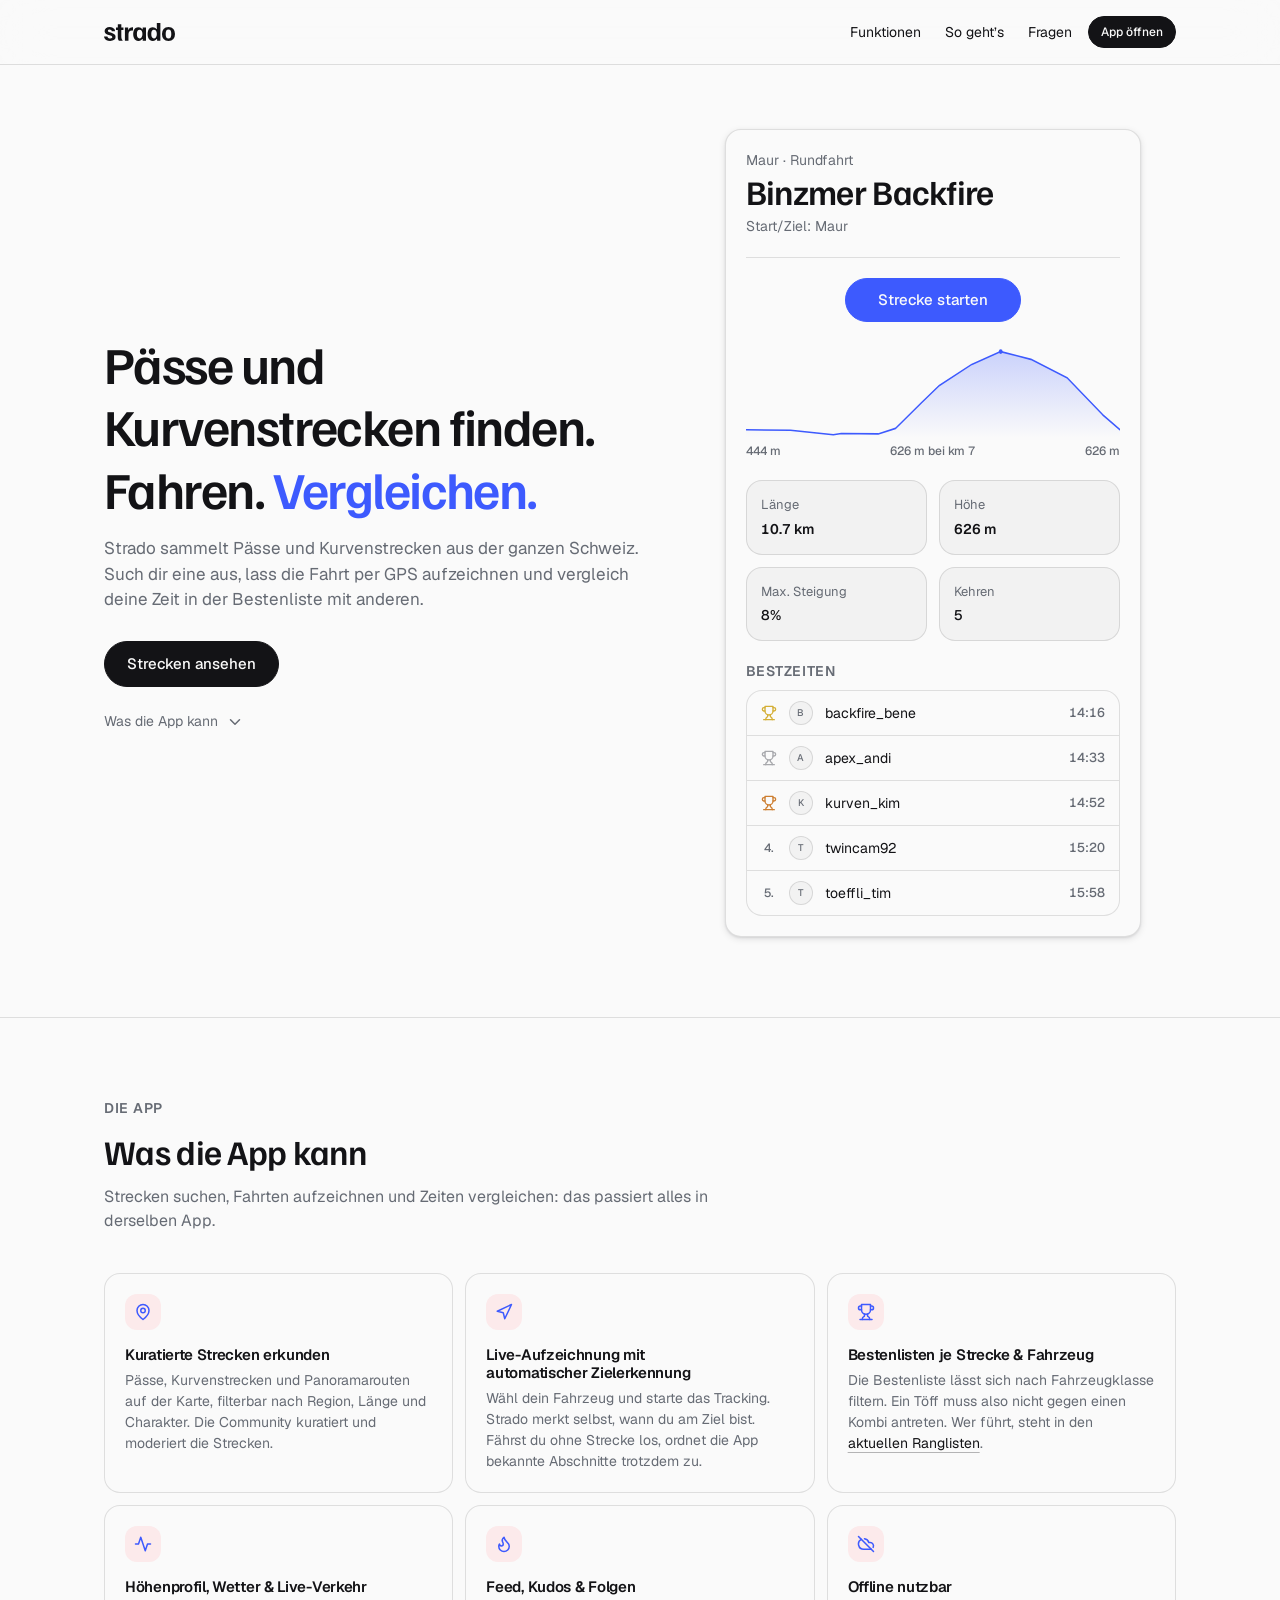
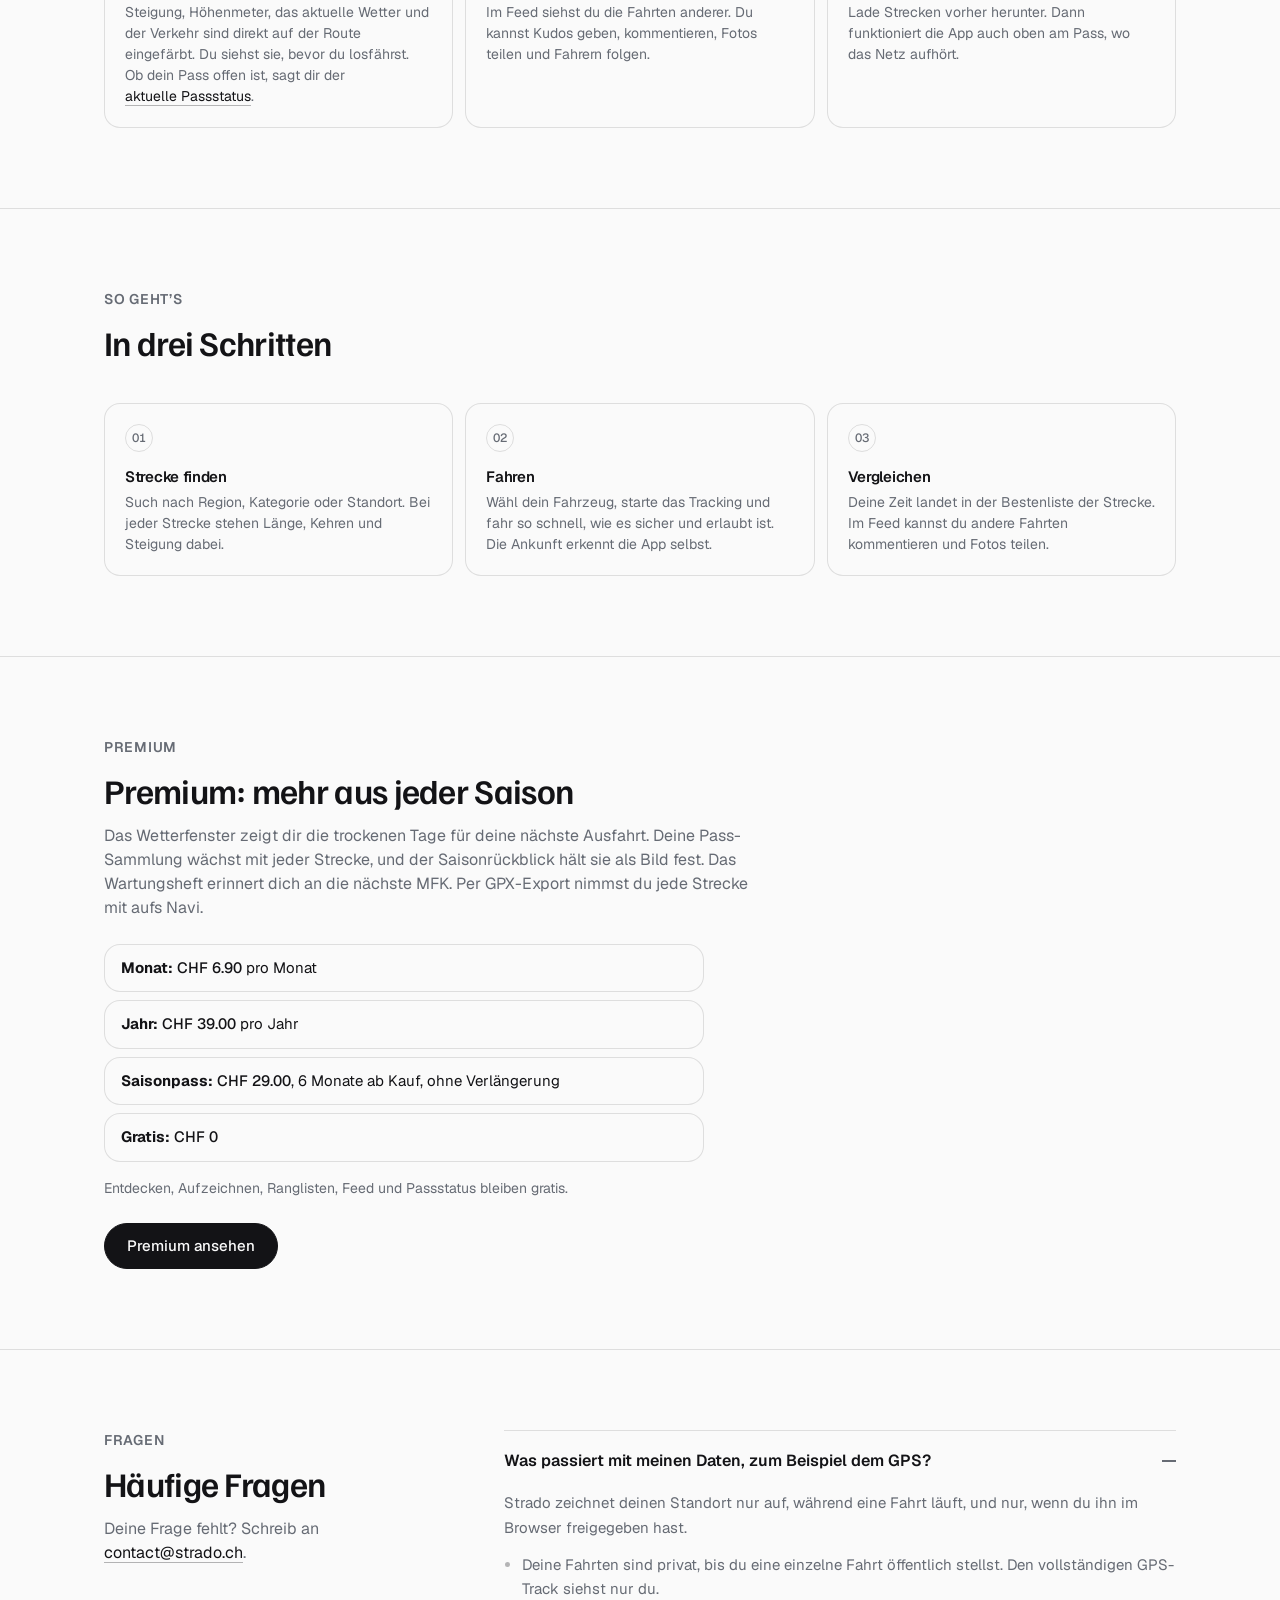
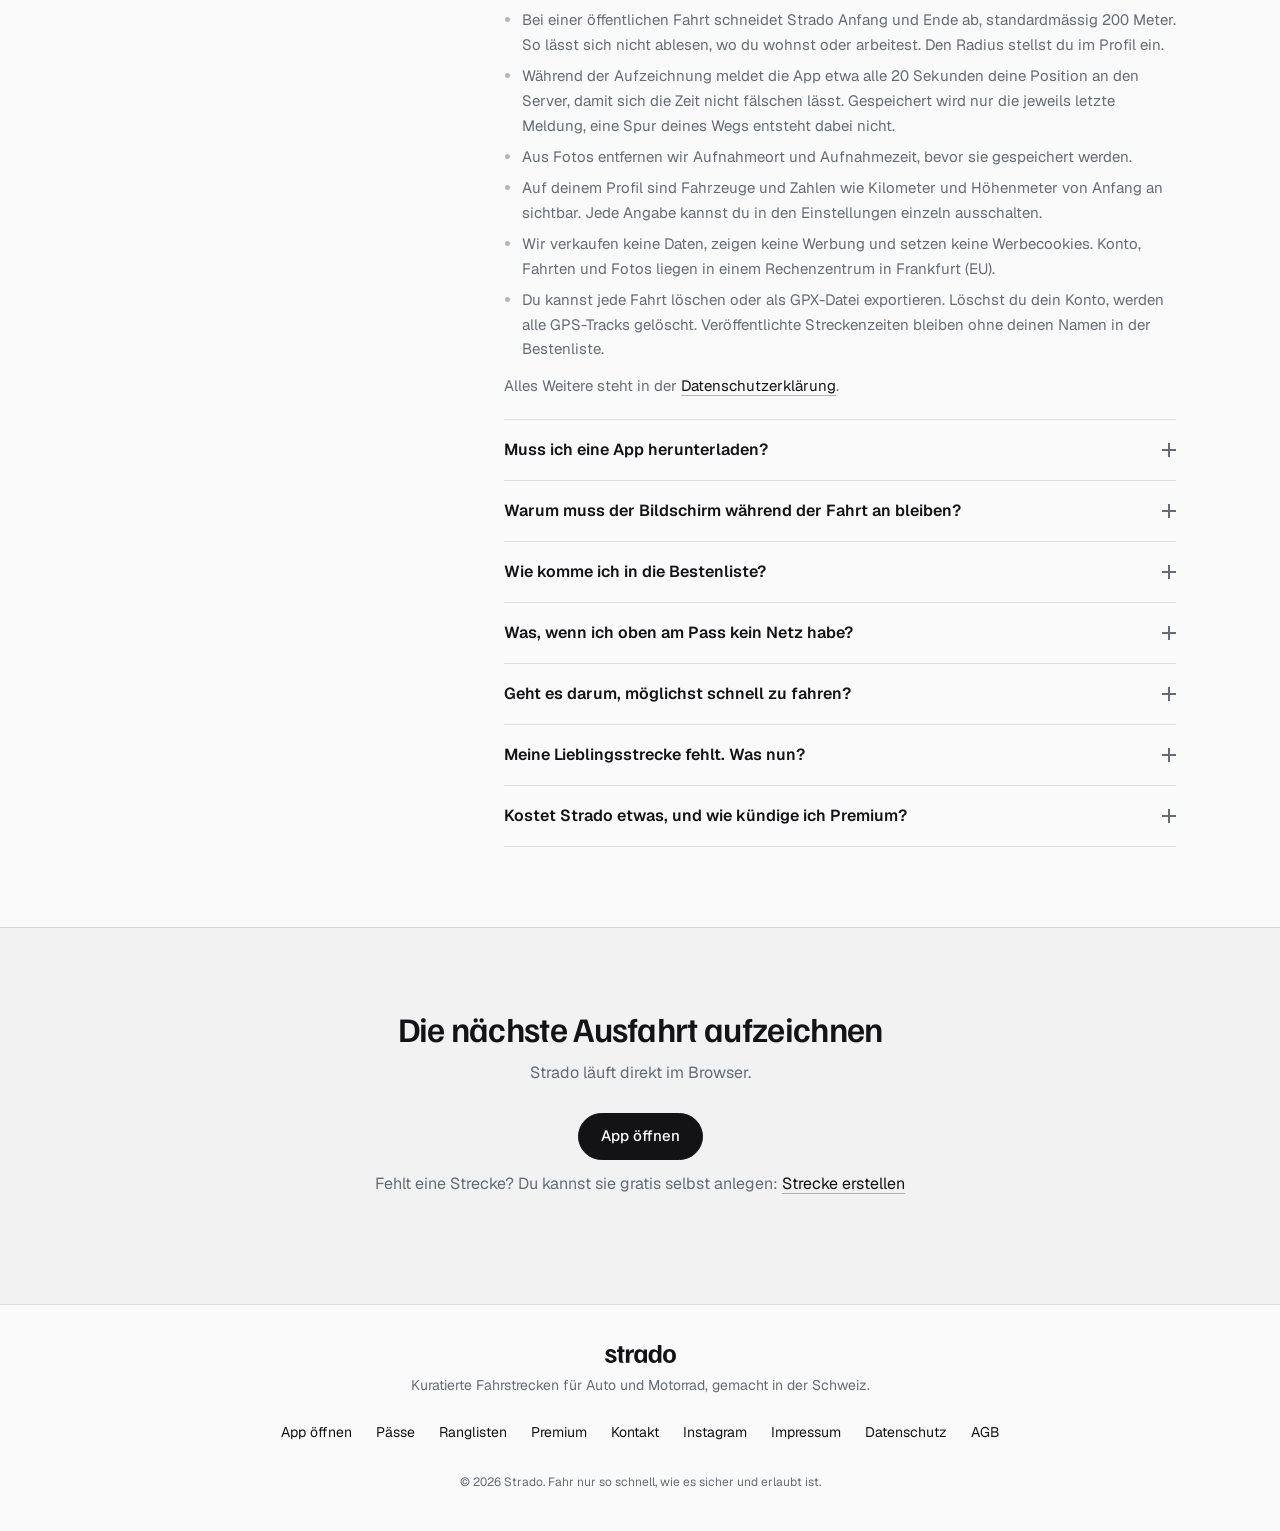
==== commit c4566756: "Merge origin/main in schriften-selbst-hosten # Conflicts: #	styles.css" ====
--- a/index.html
+++ b/index.html
@@ -69,12 +69,15 @@
 <link rel="icon" href="/favicon.ico" sizes="32x32">
 <link rel="icon" href="/favicon.svg" type="image/svg+xml">
 <link rel="apple-touch-icon" href="/apple-touch-icon.png">
-<link rel="preconnect" href="https://fonts.googleapis.com">
-<link rel="preconnect" href="https://fonts.gstatic.com" crossorigin>
-<!-- Inter und IBM Plex Mono, dieselben zwei Schriften wie die App
-     (app/layout.tsx). Eine dritte kommt auch hier nicht dazu: die Wortmarke
+<!-- Geist fuer Text und Zahlen, Familjen Grotesk fuer Seitentitel: die
+     Schriften der App (app/layout.tsx) ohne IBM Plex Mono, die dort nur
+     noch Code setzt. Beide liegen auf strado.ch selbst (/fonts, @font-face
+     in styles.css), damit kein Aufruf dieser Seite bei Google Fonts landet.
+     Vorgeladen wird nur die latin-Teilmenge: sie traegt Fliesstext und den
+     Hero-Titel; latin-ext holt der Browser nur bei Bedarf. Die Wortmarke
      ist eine Kontur, keine gesetzte Schrift. -->
-<link href="https://fonts.googleapis.com/css2?family=Inter:wght@400;500;600;700&family=IBM+Plex+Mono:wght@500;600&display=swap" rel="stylesheet">
+<link rel="preload" href="/fonts/geist-latin-v1.woff2" as="font" type="font/woff2" crossorigin>
+<link rel="preload" href="/fonts/familjen-grotesk-latin-v1.woff2" as="font" type="font/woff2" crossorigin>
 <link rel="stylesheet" href="styles.css">
 <!-- Strukturierte Daten. Bis hierher hatte die Infoseite keine — die App
      dagegen schon (TouristTrip je Strecke, app/strecken/[id]/page.tsx).
@@ -666,7 +669,7 @@
      faehrt als erlaubt; die Fusszeile bittet genau darum.
 
      Das Skript steht hier unten und nicht neben der Karte: ein Inline-Skript
-     wartet auf jedes noch offene Stylesheet — hier das der Google-Fonts —
+     wartet auf jedes noch offene Stylesheet — hier styles.css —
      und haelt solange das Parsen von allem darunter auf. Am Seitenende ist
      nichts mehr da, was es aufhalten koennte. -->
 <script>
--- a/styles.css
+++ b/styles.css
@@ -16,6 +16,61 @@
  * Info-Seite hat keine Einstellungen und folgt deshalb nur der
  * Systemvorgabe — dieselben zwei Paletten, nur ohne Uebersteuerung.
  */
+
+/* ---------- Schriften ----------
+ *
+ * Dieselben Rollen wie in der App (app/layout.tsx, app/globals.css): Geist
+ * fuer Oberflaeche, Fliesstext und Zahlen (mit Tabellenziffern), Familjen
+ * Grotesk fuer Seitentitel — die Schrift, aus der die Wortmarke gezeichnet
+ * ist. IBM Plex Mono laedt die App nur noch fuer Code (Creator-Codes); so
+ * etwas gibt es hier nicht, also faellt sie weg.
+ *
+ * Beide liegen unter /fonts auf strado.ch selbst statt bei Google Fonts:
+ * sonst ginge die IP-Adresse jedes Besuchers an Google. Quelle sind die
+ * Variable-Fonts von Fontsource (@fontsource-variable/geist und
+ * /familjen-grotesk, 5.3.0), Lizenz SIL OFL 1.1 (fonts/OFL-*.txt).
+ *
+ * Je Schrift zwei Teilmengen wie bei next/font in der App: latin traegt
+ * alles Deutsche samt ’ – « »; latin-ext (Orts- und Passnamen aus den
+ * anderen Landessprachen) laedt der Browser dank unicode-range nur, wenn
+ * ein Zeichen daraus auf der Seite steht. Die Dateinamen tragen eine
+ * Version (-v1), weil vercel.json /fonts ein Jahr lang als unveraenderlich
+ * cachen laesst: eine neue Fassung braucht einen neuen Namen. */
+@font-face {
+  font-family: "Geist";
+  font-style: normal;
+  font-weight: 100 900;
+  font-display: swap;
+  src: url("/fonts/geist-latin-v1.woff2") format("woff2");
+  unicode-range: U+0000-00FF, U+0131, U+0152-0153, U+02BB-02BC, U+02C6, U+02DA, U+02DC, U+0304, U+0308, U+0329, U+2000-206F, U+20AC, U+2122, U+2191, U+2193, U+2212, U+2215, U+FEFF, U+FFFD;
+}
+
+@font-face {
+  font-family: "Geist";
+  font-style: normal;
+  font-weight: 100 900;
+  font-display: swap;
+  src: url("/fonts/geist-latin-ext-v1.woff2") format("woff2");
+  unicode-range: U+0100-02BA, U+02BD-02C5, U+02C7-02CC, U+02CE-02D7, U+02DD-02FF, U+0304, U+0308, U+0329, U+1D00-1DBF, U+1E00-1E9F, U+1EF2-1EFF, U+2020, U+20A0-20AB, U+20AD-20C0, U+2113, U+2C60-2C7F, U+A720-A7FF;
+}
+
+@font-face {
+  font-family: "Familjen Grotesk";
+  font-style: normal;
+  font-weight: 400 700;
+  font-display: swap;
+  src: url("/fonts/familjen-grotesk-latin-v1.woff2") format("woff2");
+  unicode-range: U+0000-00FF, U+0131, U+0152-0153, U+02BB-02BC, U+02C6, U+02DA, U+02DC, U+0304, U+0308, U+0329, U+2000-206F, U+20AC, U+2122, U+2191, U+2193, U+2212, U+2215, U+FEFF, U+FFFD;
+}
+
+@font-face {
+  font-family: "Familjen Grotesk";
+  font-style: normal;
+  font-weight: 400 700;
+  font-display: swap;
+  src: url("/fonts/familjen-grotesk-latin-ext-v1.woff2") format("woff2");
+  unicode-range: U+0100-02BA, U+02BD-02C5, U+02C7-02CC, U+02CE-02D7, U+02DD-02FF, U+0304, U+0308, U+0329, U+1D00-1DBF, U+1E00-1E9F, U+1EF2-1EFF, U+2020, U+20A0-20AB, U+20AD-20C0, U+2113, U+2C60-2C7F, U+A720-A7FF;
+}
 
 :root {
   --color-background: #fafafa;
@@ -49,6 +104,11 @@
 
   /* Nur hier, nicht in der App: eine Stufe ueber --text-display. */
   --text-hero: clamp(2rem, 1.5rem + 2.2vw, 3.25rem);
+
+  /* Wie in der App mit generischem Schluss, damit ein Ausfall der
+     Webschrift nicht in einer Serifenschrift endet. */
+  --font-sans: "Geist", -apple-system, BlinkMacSystemFont, "Segoe UI", ui-sans-serif, system-ui, sans-serif;
+  --font-display: "Familjen Grotesk", var(--font-sans);
 
   --max: 1120px;
 
@@ -91,7 +151,10 @@
   margin: 0;
   background: var(--color-background);
   color: var(--color-foreground);
-  font-family: "Inter", -apple-system, BlinkMacSystemFont, "Segoe UI", sans-serif;
+  font-family: var(--font-sans);
+  /* Wie in der App: Tabellenziffern ueberall, Zahlen sind hier fast immer
+     Messwerte (km, Hoehenmeter, Zeiten). */
+  font-variant-numeric: tabular-nums;
   -webkit-font-smoothing: antialiased;
   -webkit-tap-highlight-color: transparent;
   line-height: 1.5;
@@ -101,9 +164,9 @@
 
 a { color: inherit; text-decoration: none; }
 
-/* Wie in der App: tabellarische Zahlen fuer Raenge, Zeiten und Kilometer. */
+/* Wie in der App: tabellarische Zahlen fuer Raenge, Zeiten und Kilometer —
+   in Geist, nicht mehr in einer Mono (siehe --font-mono in app/globals.css). */
 .num {
-  font-family: "IBM Plex Mono", ui-monospace, SFMono-Regular, Menlo, monospace;
   font-weight: 500;
   font-variant-numeric: tabular-nums;
 }
@@ -124,6 +187,15 @@
   line-height: 1.2;
   margin: 0;
   text-wrap: balance;
+}
+
+/* Seitentitel in der Schrift der Wortmarke, wie :where(h1, .text-display)
+   in der App. Auf der Startseite stehen auch die Abschnittstitel
+   (section h2) und der Streckenname in der Vorschau (.shot-name) in
+   --text-display, also gehoeren sie dazu. Die h2 der Rechtstexte sind
+   Zwischentitel in Textgroesse und bleiben wie h3 in Geist. */
+:where(h1, section:not(.legal) h2, .shot-name) {
+  font-family: var(--font-display);
 }
 
 p { text-wrap: pretty; }
@@ -761,7 +833,6 @@
   margin-bottom: 1rem;
   border: 1px solid var(--color-border);
   border-radius: 999px;
-  font-family: "IBM Plex Mono", ui-monospace, SFMono-Regular, Menlo, monospace;
   font-size: 0.75rem;
   font-weight: 500;
   color: var(--color-muted);
